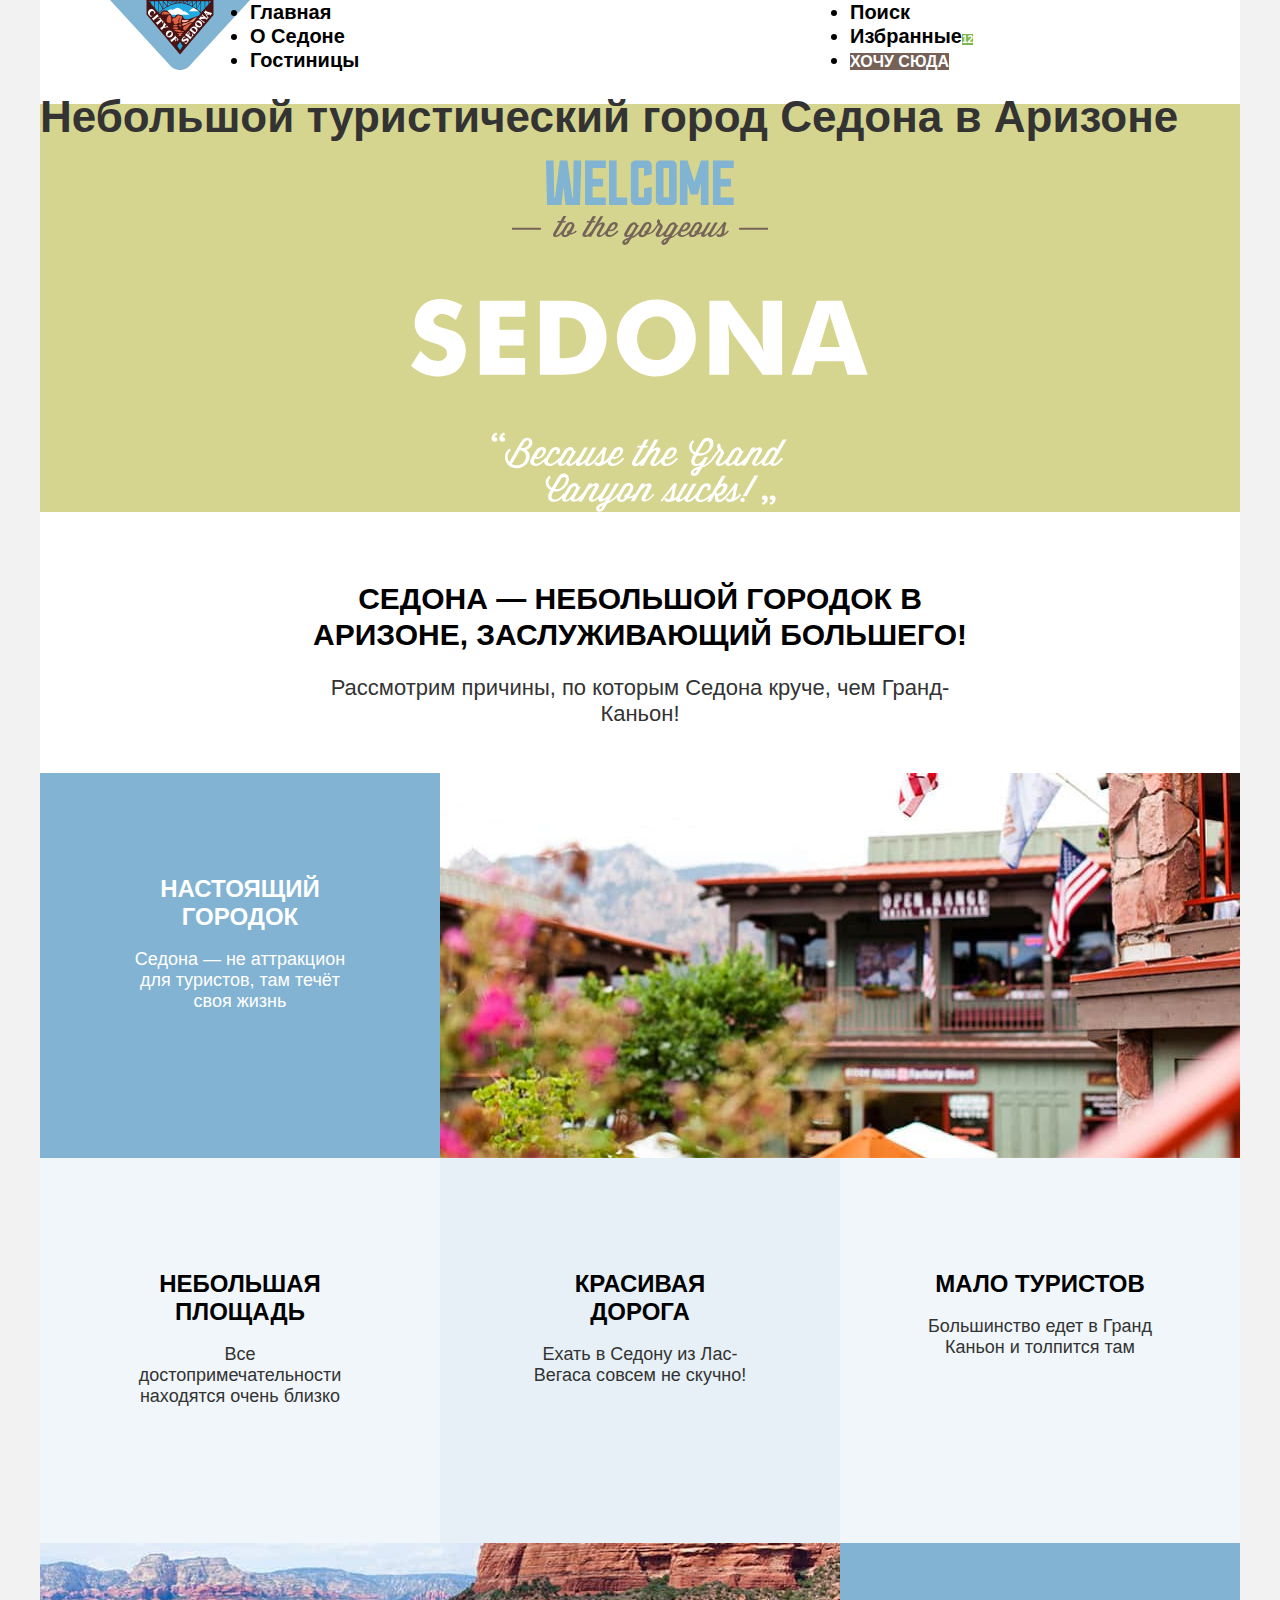
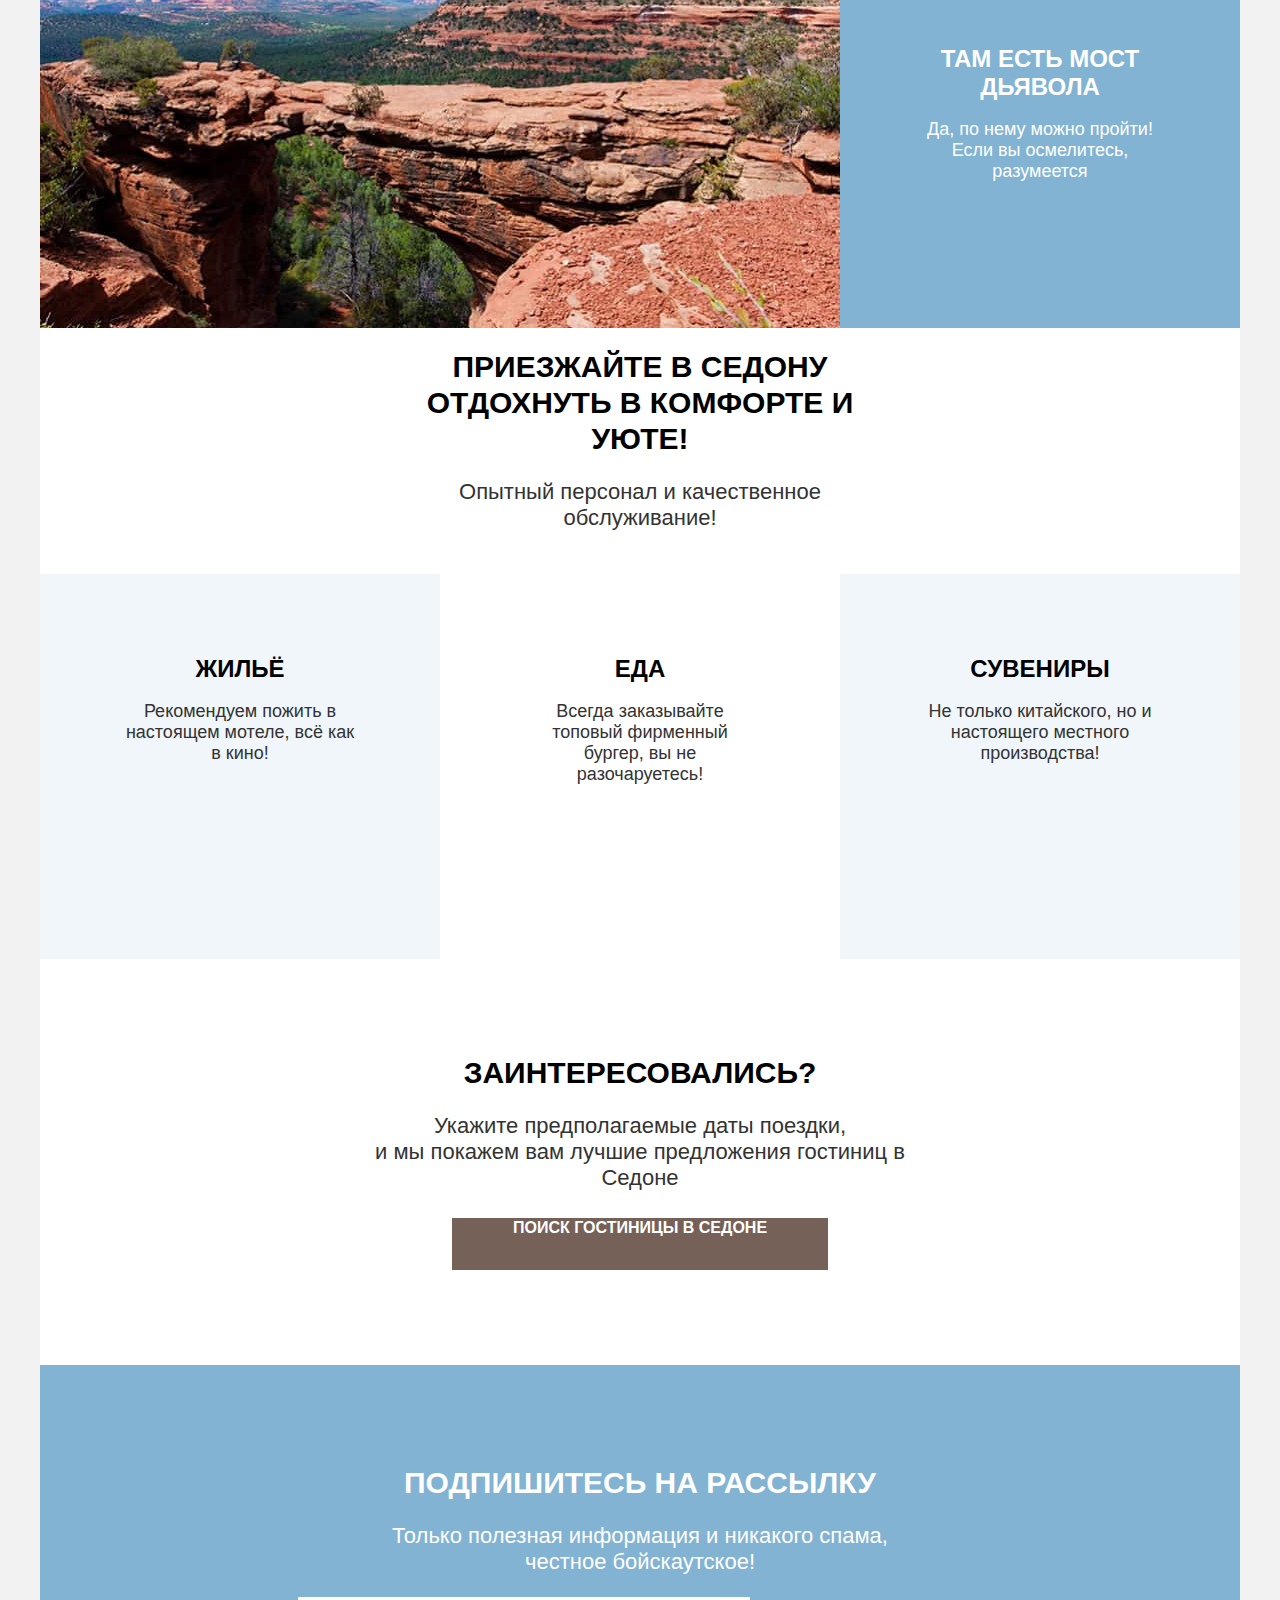
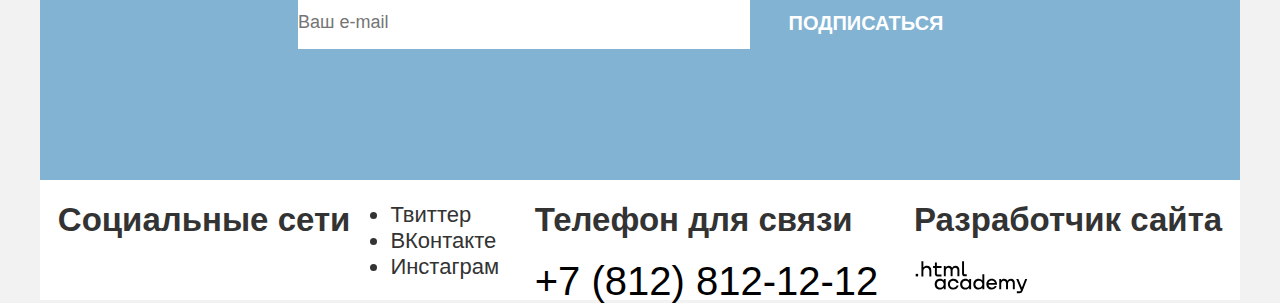
==== index.html @ bdfa73d2 "5. Сетки страниц на флексах" ====
<!DOCTYPE html>
<html lang="ru">

  <head>
    <meta charset="utf-8">
    <title>Седона. Городок в Аризоне.</title>
    <link rel="stylesheet" href="styles/styles.css">
  </head>

  <body class="body-index">
    <header class="page-header" data-test="header">
      <nav class="navigation">
        <div class="logo-wrap"><a class="link-logo" aria-current="page" href="#"><img class="logo"
              src="images/logo/logo-sedona.svg" width="140" height="70" alt="Логотип города Седона"></a></div>
        <ul class="navigation-list">
          <li class="navigation-item">
            <a class="navigation-link link" href="about.html">Главная</a>
          </li>
          <li class="navigation-item">
            <a class="navigation-link link" href="catalog.html">О Седоне</a>
          </li>
          <li class="navigation-item">
            <a class="navigation-link link" href="faq.html">Гостиницы</a>
          </li>
        </ul>
        <ul class="navigation-user">
          <li class="navigation-item">
            <a class="navigation-link link" href="#"><span class="visually-hidden">Поиск</span></a>
          </li>
          <li class="navigation-item">
            <a class="navigation-link link" href="#"><span class="visually-hidden">Избранные</span><span
                class="liked">12</span></a>
          </li>
          <li class="navigation-item">
            <a class="navigation-link button navigation-button" href="#">Хочу сюда</a>
          </li>
        </ul>
      </nav>
    </header>
    <main class="main-index main" data-test="main">
      <section class="main-background" data-test="hero">
        <h1 class="visually-hidden">Небольшой туристический город Седона в Аризоне</h1>
        <img class="hero-img" src="images/welcome.svg" width="458" height="352"
          alt="Добро пожаловать в прекрасную Седону, потому что Гранд-каньон - отстой">
      </section>
      <section class="advantages" data-test="advantages">
        <div class="advantages-invite">
          <div class="advantages-text-wrap">
            <h2 class="advantages-title title">Седона — небольшой городок в Аризоне,
              заслуживающий большего!</h2>
            <p class="basic-text">Рассмотрим причины, по которым Седона круче, чем Гранд-Каньон!</p>
          </div>
        </div>
        <ul class="advantages-list ">
          <li class="advantages-item  dark ">
            <div class="advantages-item-wrap">
              <h3 class="advantages-subtitle subtitle">Настоящий городок</h3>
              <p class="advantages-text describing-text">Седона — не аттракцион для туристов, там течёт своя жизнь</p>
            </div>
          </li>
          <li class="advantages-item-img">
            <div><img src="images/hotel-in-the-mountains.jpg" width="800" height="385" alt="гостиница в горах"></div>
          </li>
          <li class="advantages-item  advantages-item-odd ">
            <div class="advantages-item-wrap">
              <h3 class="advantages-subtitle subtitle">Небольшая площадь</h3>
              <p class="advantages-text describing-text">Все достопримечательности находятся очень близко</p>
            </div>
          </li>
          <li class="advantages-item advantages-item-even ">
            <div class="advantages-item-wrap">
              <h3 class="advantages-subtitle subtitle">Красивая дорога</h3>
              <p class="advantages-text describing-text">Ехать в Седону из Лас-Вегаса совсем не скучно!</p>
            </div>
          </li>
          <li class="advantages-item advantages-item-odd ">
            <div class="advantages-item-wrap">
              <h3 class="advantages-subtitle subtitle">Мало туристов</h3>
              <p class="advantages-text describing-text">Большинство едет в Гранд Каньон и толпится там</p>
            </div>
          <li>
            <div class="advantages-item-img"><img src="images/devilish-bridge.jpg" width="800" height="385"
                alt="Мост дьявола в Садоне"></div>
          </li>
          <li class="advantages-item  dark ">
            <div class="advantages-item-wrap">
              <h3 class="advantages-subtitle subtitle">Там есть мост дьявола</h3>
              <p class="advantages-text describing-text">Да, по нему можно пройти! Если вы осмелитесь, разумеется</p>
            </div>
          </li>
        </ul>
      </section>
      <section class="services">
        <div class="services-invite">
          <div class="services-text-wrap">
            <h2 class="services-title title">Приезжайте в Седону отдохнуть в комфорте и уюте!</h2>
            <p class="text">Опытный персонал и качественное обслуживание!</p>
          </div>
        </div>
        <ul class="services-list">
          <li class="services-item services-item-odd ">
            <div class="services-item-wrap">
              <h3 class="services-subtitle subtitle">Жильё</h3>
              <p class="services-text describing-text">Рекомендуем пожить в настоящем мотеле,
                всё как в кино!</p>
            </div>
          </li>
          <li class="services-item services-item-even">
            <div class="services-item-wrap">
              <h3 class="services-subtitle subtitle">Еда</h3>
              <p class="services-text describing-text">Всегда заказывайте
                топовый фирменный бургер, вы не разочаруетесь!</p>
            </div>
          </li>
          <li class="services-item  services-item-odd ">
            <div class="services-item-wrap">
              <h3 class="services-subtitle subtitle">Сувениры</h3>
              <p class="services-text describing-text">Не только китайского, но и настоящего местного производства!</p>
            </div>
          </li>
        </ul>
      </section>
      <section class="offers" data-test="search">
        <div class="offers-text">
          <h2 class="offers-title title">Заинтересовались?</h2>
          <p class="basic-text">Укажите предполагаемые даты поездки,<br> и мы покажем вам лучшие предложения гостиниц в
            Седоне
          </p>
          <a class="button main-search-hotels" href="#">Поиск гостиницы в Седоне</a>
        </div>
      </section>
      <section class="newsletter index-newsletter">
        <div class="newsletter-wrap">
          <h2 class="newsletter-title title">Подпишитесь на рассылку</h2>
          <p class="basic-text">Только полезная информация и никакого спама,<br> честное бойскаутское!</p>
          <form class="newsletter-form" action="https://echo.htmlacademy.ru/">
            <!-- <label class="visually-hidden" for="newsletter-mail">Mail</label> -->
            <input class="newsletter-mail-placeholder" name="newsletter-mail" id="newsletter-mail" type="text"
              placeholder="Ваш e-mail" required>
            <button class="newsletter-button button" type="submit">Подписаться</button>
          </form>
        </div>
      </section>
    </main>
    <footer class="page-footer" data-test="footer">
      <section class="footer-social">
        <h2 class="visually-hidden">Социальные сети</h2>
        <ul class="footer-social-list">
          <li class="footer-social-item">
            <a class="link" href="#">
              <span class="visually-hidden">Твиттер</span>
            </a>
          </li>
          <li class="footer-social-item">
            <a class="link" href="#">
              <span class="visually-hidden">ВКонтакте</span>
            </a>
          </li>
          <li class="footer-social-item">
            <a class="link" href="#">
              <span class="visually-hidden">Инстаграм</span>
            </a>
          </li>
        </ul>
      </section>
      <section class="footer-contacts">
        <h2 class="visually-hidden">Телефон для связи</h2>
        <a class="footer-contacts-phone link" href="tel:+78128121212">+7 (812) 812-12-12</a>
      </section>
      <section class="about-text">
        <h2 class="visually-hidden">Разработчик сайта</h2>
        <a class="footer-link" href="https://htmlacademy.ru/"><img src="images/logo/logo-academy.svg" width="115"
            height="33" alt="сайт HTML Академии"></a>
      </section>
    </footer>
  </body>

</html>
---- styles/styles.css ----
@font-face {
  font-family: "PT Sans";
  font-style: normal;
  font-weight: 400;
  src: url("../fonts/ptsans-400.woff2") format("woff2");
  font-display: swap;
}

@font-face {
  font-family: "PT Sans";
  font-style: normal;
  font-weight: 700;
  src: url("../fonts/ptsans-700.woff2") format("woff2");
  font-display: swap;
}

html {
  height: 100%;
}

body {
  margin: 0 auto;
  font-family: "PT Sans", sans-serif;
  font-size: 22px;
  line-height: 26px;
  font-weight: 400;
  background-color: #f2f2f2;
  color: #333333;
  width: 1200px;
  display: flex;
  flex-direction: column;
  min-height: 100%;
}

.main {
  flex-grow: 1;
}

.page-header,
.main,
.page-footer {
  background-color: #ffffff;
}

.page-header {
  color: #000000;
  font-weight: 700;
  font-size: 20px;
  line-height: 24px;
}

.liked {
  color: #ffffff;
  background-color: #7db54f;
  font-size: 10px;
  line-height: 10px;
  text-align: center;
}

.navigation-button {
  color: #ffffff;
  background-color: #756157;
  font-size: 16px;
  line-height: 20px;
  text-align: center;
}

.main-background {
  background-color: #d5d590;
  background-image: url("../images/backgrounds/index-background.jpg");
  background-size: 100% auto;
  background-repeat: no-repeat;
}


.title {
  font-weight: 700;
  font-size: 30px;
  line-height: 36px;
  color: #000000;
  text-transform: uppercase;
  margin: 0;
}

.subtitle {
  font-size: 24px;
  font-weight: 700;
  line-height: 28px;
  color: #000000;
  text-transform: uppercase;
  margin: 0;
}


.dark .subtitle {
  color: #ffffff;
}

.basic-text {
  font-size: 22px;
  line-height: 26px;
}

.describing-text {
  font-size: 18px;
  line-height: 21px;
}


.dark {
  background-color: #82b3d3;
  color: #ffffff;
}

.advantages-item-odd,
.services-item-odd {
  background-color: rgba(131, 179, 211, 0.12);
}

.advantages-item-even {
  background-color: rgba(131, 179, 211, 0.2);
}

.advantages-subtitle,
.services-subtitle {
  font-weight: 700;
  font-size: 24px;
  line-height: 28px;
  text-transform: uppercase;
}

.link {
  text-decoration: none;
  color: inherit;
}

.footer-contacts-phone {
  font-size: 40px;
  font-weight: 400;
  line-height: 40px;
  color: #000000;
}

.inner-header-title {
  font-size: 60px;
  font-weight: 700;
  line-height: 78px;
  margin: 0;
}

.inner-header-catalog-hotels-background {
  background-image: url("../images/backgrounds/hotels-filter.jpg");
  background-color: #83b3d3;
  color: #ffffff;
  background-size: 100% auto;
  background-repeat: no-repeat;
  height: 412px;
  display: flex;
  justify-content: center;
  align-items: center;
}

.inner-header-catalog-hotels-wrap {
  width: 1060px;
  height: 307px;
  margin: auto;
}

.breadcrumbs {
  display: flex;
}

.breadcrumbs-current {
  font-size: 16px;
  line-height: 21px;
}

.catalog-filter-title,
.rental-price {
  font-size: 20px;
  font-weight: 700;
  line-height: 24px;
}

.catalog-filter-list {
  font-size: 18px;
  font-weight: 400;
  line-height: 23px;
  list-style: none;
}

.hotel-card-title {
  text-transform: none;
}

.pagination-link {
  font-size: 20px;
  font-weight: 700;
  line-height: 36px;
  color: #ffffff;
  background-color: #82b3d3;
}

.pagination-current {
  color: #000000;
  background-color: #f2f2f2;
}

.main-search-hotels {
  color: #ffffff;
  background-color: #756157;
  font-weight: 700;
  font-size: 20px;
  line-height: 36px;
  text-align: center;
}

.index-newsletter {
  background-image: url("../images/backgrounds/for-newsletter.jpg");
  background-size: 100% auto;
  background-repeat: no-repeat;
  color: #ffffff;
  background-color: #82b3d3;
}

.button {
  color: #ffffff;
  font-family: "PT Sans", "Arial", sans-serif;
  font-weight: 700;
  font-size: 16px;
  line-height: 20px;
  text-decoration: none;
  text-transform: uppercase;
}

.product-card-button {
  background-color: #756157;
}

.select,
.apply {
  background-color: #82b3d3;
}

.selected {
  background-color: #7db54f;
}

.transparent {
  background-color: transparent;
}


.newsletter-title {
  color: inherit;
}

.newsletter-mail-placeholder {
  font-size: 18px;
  line-height: 24px;
  color: #000000;
  background-color: #ffffff;
}

.newsletter-button {
  background-color: #82b3d3;
  font-size: 20px;
  line-height: 36px;
}

.navigation {
  display: flex;
  width: 1060px;
  margin: 0 auto;
}

.navigation-list {

  width: 440px;
  margin: 0;
  padding: 0;
}

.navigation-user {
  width: 320px;
  margin: 0;
  padding: 0;
  margin-left: auto;
}

.hero-img {
  display: block;
  margin: 0 auto;
}

.advantages,
.services {
  margin: 0;
  padding: 0;
  text-align: center;
}

.services-invite {
  height: 246px;
  display: flex;
  justify-content: center;
  align-items: center;
}

.services-text-wrap{
width: 505px;
}
.advantages-invite {
  height: 261px;
  display: flex;
  justify-content: center;
  align-items: center;
}

.advantages-text-wrap {
  height: 123px;
  width: 656px;
}

.advantages-list {
  padding: 0;
  margin: 0;
  display: flex;
  flex-wrap: wrap;
  list-style: none;
}

.advantages-item {
  display: flex;
  flex-direction: column;
  justify-content: center;
  align-items: center;
  width: 400px;
  height: 385px;
}

.advantages-item-img {
  height: 385px;
}

.advantages-item-wrap {
  width: 230px;
  height: 160px;
}

.dark .advantages-item-wrap {
  width: 230px;
  height: 181px;
}

.services-list {
  padding: 0;
  margin: 0;
  display: flex;
  flex-wrap: wrap;
  list-style: none;
}

.services-item {
  display: flex;
  flex-direction: column;
  justify-content: center;
  align-items: center;
  width: 400px;
  height: 385px;
}

.services-item-wrap {
  width: 230px;
  height: 223px;
}


.offers {
  height: 406px;
  display: flex;
  justify-content: center;
  align-items: center;
}

.offers-text {
  width: 592px;
  height: 214px;
}

.offers,
.newsletter {
  text-align: center;
}

.newsletter {
  height: 414.86px;
  display: flex;
  justify-content: center;
  align-items: center;
}

.newsletter-wrap {
  height: 214.86px;
  width: 684px;

}

.main-search-hotels {
  display: inline-block;
  width: 376px;
  height: 52px;
  text-align: center;
}

.page-footer {
  display: flex;
  justify-content: space-around;
}

.catalog-filter {
  display: flex;
  justify-content: space-between;
}

.choice-rental-price {
  display: flex;
}

.rental-price-buttons-wrap {
  display: flex;
  flex-direction: column;
}

.filtration-result-header {
  display: flex;
  height: 49px;
}
.newsletter-mail-placeholder{
  border: none;
  padding: 0;
  width: 452px;
  height: 52px;
}
.newsletter-button{
padding: 0;
width: 232px;
height: 52px;
border: none;
}
.newsletter-form {
  display: flex;
}
.page-footer{
  height: 120px;
}
.footer-social{
  display: flex;
}
.catalog-filter-group{
  box-sizing: border-box;
  margin: 0;
  padding: 0;
  border: none;
  width: 150.43px;
  height: 157px;
}
.choice-rental-price{
width: 549px;
height: 160px;
}
.hotels-list-view {
  display: flex;
}
.filtration-result{
  height: 1235px;
}
.hotel-list-wrap{
  width: 1060px;
  height: 896px;
  margin: 0 auto;

}
.hotel-list{
  margin: 0 auto;
  padding: 0;
  list-style: none;
  display: flex;
  justify-content: space-around;
  flex-wrap: wrap;
}
.hotel-card{
width: 340px;
height: 438px;
list-style: none;
display: flex;
flex-direction: column;
justify-content: center;
align-items: center;
}
.catalog-hotels{
  width: 1060px;
  height: 160px;
}
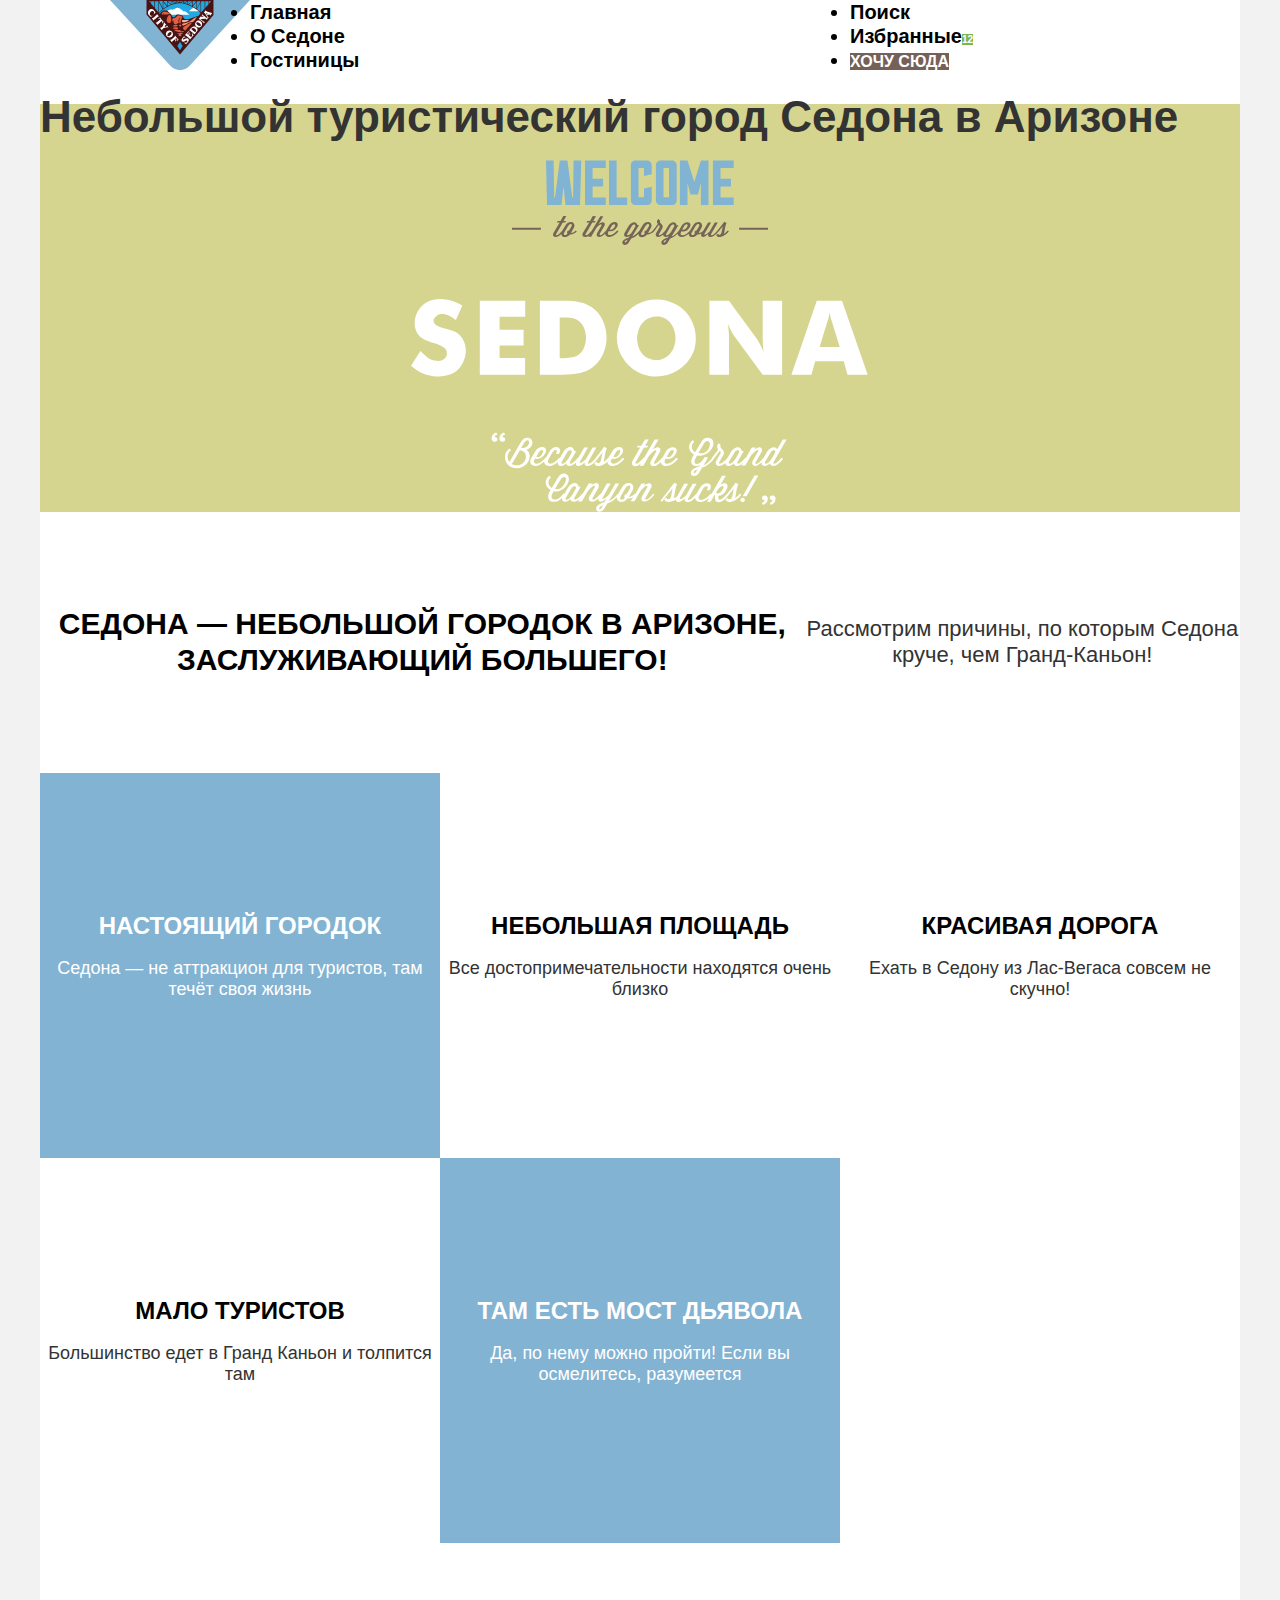
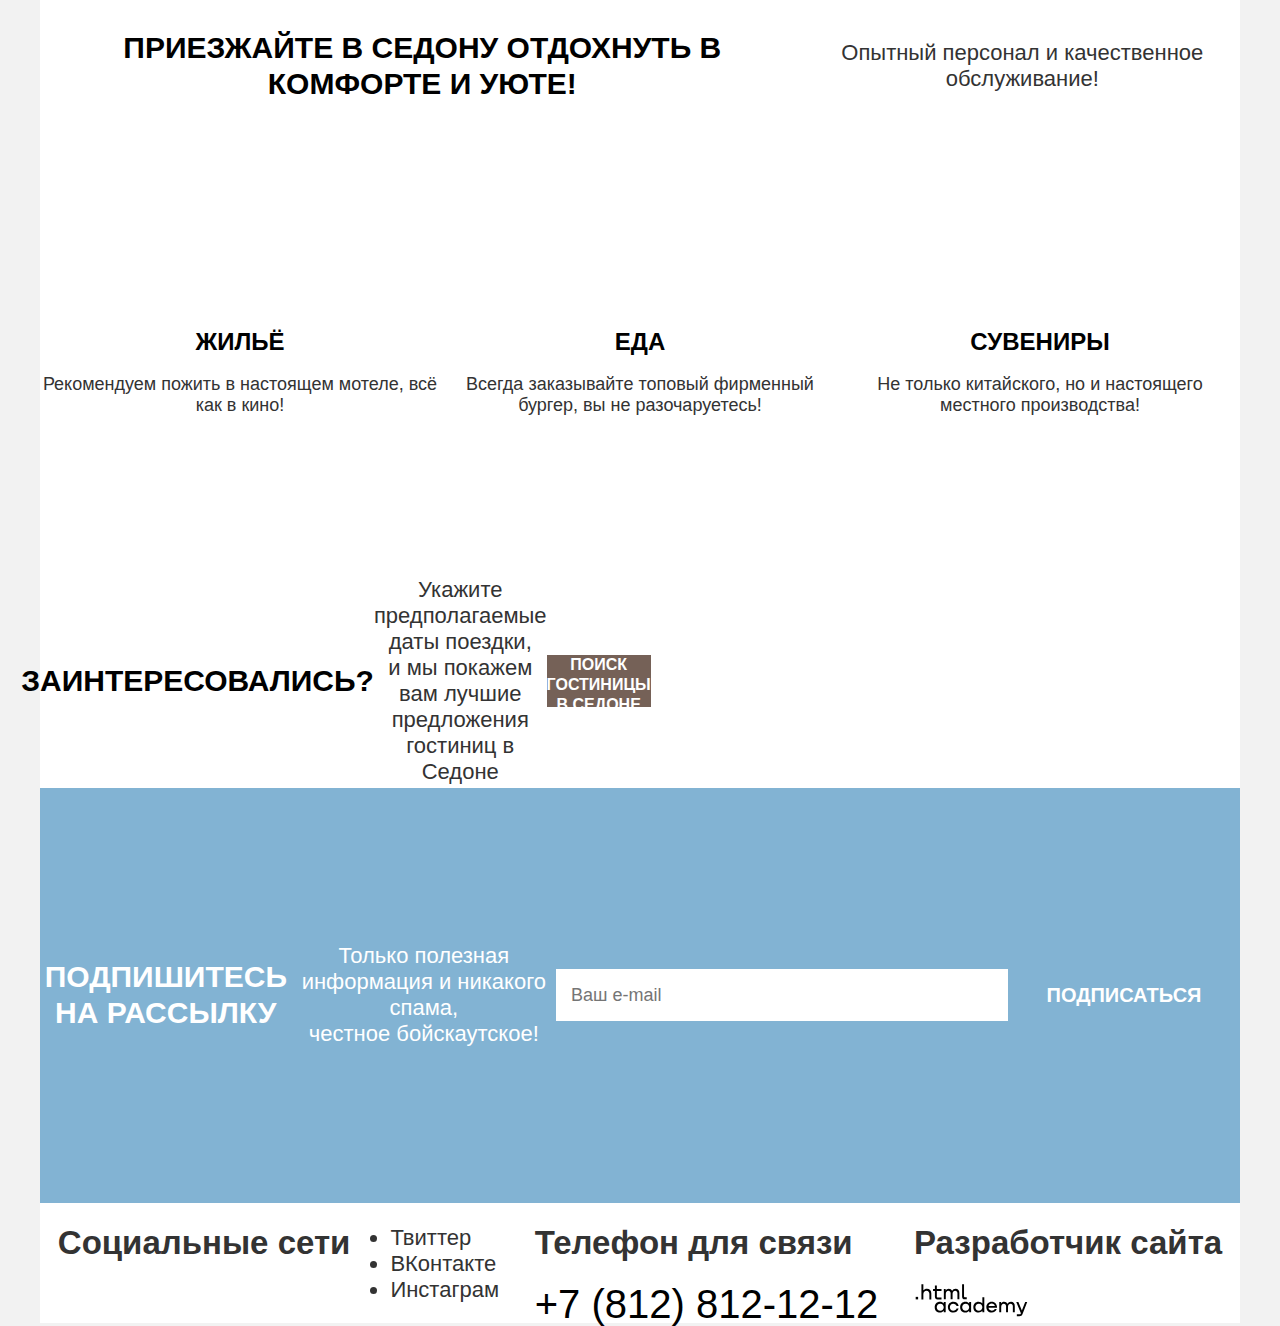
==== commit 49f82153: "Несколько переделала главную страницу" ====
--- a/index.html
+++ b/index.html
@@ -10,8 +10,8 @@
   <body class="body-index">
     <header class="page-header" data-test="header">
       <nav class="navigation">
-        <div class="logo-wrap"><a class="link-logo" aria-current="page" href="#"><img class="logo"
-              src="images/logo/logo-sedona.svg" width="140" height="70" alt="Логотип города Седона"></a></div>
+        <a class="link-logo" aria-current="page" href="#"><img class="logo" src="images/logo/logo-sedona.svg"
+            width="140" height="70" alt="Логотип города Седона"></a>
         <ul class="navigation-list">
           <li class="navigation-item">
             <a class="navigation-link link" href="about.html">Главная</a>
@@ -45,45 +45,37 @@
       </section>
       <section class="advantages" data-test="advantages">
         <div class="advantages-invite">
-          <div class="advantages-text-wrap">
-            <h2 class="advantages-title title">Седона — небольшой городок в Аризоне,
-              заслуживающий большего!</h2>
-            <p class="basic-text">Рассмотрим причины, по которым Седона круче, чем Гранд-Каньон!</p>
-          </div>
+          <h2 class="advantages-title title">Седона — небольшой городок в Аризоне,
+            заслуживающий большего!</h2>
+          <p class="basic-text">Рассмотрим причины, по которым Седона круче, чем Гранд-Каньон!</p>
         </div>
         <ul class="advantages-list ">
-          <li class="advantages-item  dark ">
-            <div class="advantages-item-wrap">
+          <li class="advantages-item-dark-wrap ">
+            <div class="advantages-item dark">
               <h3 class="advantages-subtitle subtitle">Настоящий городок</h3>
               <p class="advantages-text describing-text">Седона — не аттракцион для туристов, там течёт своя жизнь</p>
             </div>
+            <div class="advantages-item-dark-img mountains"></div>
           </li>
-          <li class="advantages-item-img">
-            <div><img src="images/hotel-in-the-mountains.jpg" width="800" height="385" alt="гостиница в горах"></div>
+          <!-- <li class="advantages-item-img">
+
+          </li> -->
+
+          <li class="advantages-item  lightest ">
+            <h3 class="advantages-subtitle subtitle">Небольшая площадь</h3>
+            <p class="advantages-text describing-text">Все достопримечательности находятся очень близко</p>
           </li>
-          <li class="advantages-item  advantages-item-odd ">
-            <div class="advantages-item-wrap">
-              <h3 class="advantages-subtitle subtitle">Небольшая площадь</h3>
-              <p class="advantages-text describing-text">Все достопримечательности находятся очень близко</p>
-            </div>
+          <li class="advantages-item light ">
+            <h3 class="advantages-subtitle subtitle">Красивая дорога</h3>
+            <p class="advantages-text describing-text">Ехать в Седону из Лас-Вегаса совсем не скучно!</p>
           </li>
-          <li class="advantages-item advantages-item-even ">
-            <div class="advantages-item-wrap">
-              <h3 class="advantages-subtitle subtitle">Красивая дорога</h3>
-              <p class="advantages-text describing-text">Ехать в Седону из Лас-Вегаса совсем не скучно!</p>
-            </div>
+          <li class="advantages-item lightest ">
+            <h3 class="advantages-subtitle subtitle">Мало туристов</h3>
+            <p class="advantages-text describing-text">Большинство едет в Гранд Каньон и толпится там</p>
           </li>
-          <li class="advantages-item advantages-item-odd ">
-            <div class="advantages-item-wrap">
-              <h3 class="advantages-subtitle subtitle">Мало туристов</h3>
-              <p class="advantages-text describing-text">Большинство едет в Гранд Каньон и толпится там</p>
-            </div>
-          <li>
-            <div class="advantages-item-img"><img src="images/devilish-bridge.jpg" width="800" height="385"
-                alt="Мост дьявола в Садоне"></div>
-          </li>
-          <li class="advantages-item  dark ">
-            <div class="advantages-item-wrap">
+          <li class="advantages-item-dark-wrap ">
+            <div class="advantages-item-dark-img mountains"></div>
+            <div class="advantages-item  dark ">
               <h3 class="advantages-subtitle subtitle">Там есть мост дьявола</h3>
               <p class="advantages-text describing-text">Да, по нему можно пройти! Если вы осмелитесь, разумеется</p>
             </div>
@@ -92,54 +84,44 @@
       </section>
       <section class="services">
         <div class="services-invite">
-          <div class="services-text-wrap">
-            <h2 class="services-title title">Приезжайте в Седону отдохнуть в комфорте и уюте!</h2>
-            <p class="text">Опытный персонал и качественное обслуживание!</p>
-          </div>
+          <h2 class="services-title title">Приезжайте в Седону отдохнуть в комфорте и уюте!</h2>
+          <p class="text">Опытный персонал и качественное обслуживание!</p>
         </div>
         <ul class="services-list">
-          <li class="services-item services-item-odd ">
-            <div class="services-item-wrap">
-              <h3 class="services-subtitle subtitle">Жильё</h3>
-              <p class="services-text describing-text">Рекомендуем пожить в настоящем мотеле,
-                всё как в кино!</p>
-            </div>
+          <li class="services-item light ">
+            <h3 class="services-subtitle subtitle">Жильё</h3>
+            <p class="services-text describing-text">Рекомендуем пожить в настоящем мотеле,
+              всё как в кино!</p>
           </li>
-          <li class="services-item services-item-even">
-            <div class="services-item-wrap">
-              <h3 class="services-subtitle subtitle">Еда</h3>
-              <p class="services-text describing-text">Всегда заказывайте
-                топовый фирменный бургер, вы не разочаруетесь!</p>
-            </div>
+          <li class="services-item lightest">
+            <h3 class="services-subtitle subtitle">Еда</h3>
+            <p class="services-text describing-text">Всегда заказывайте
+              топовый фирменный бургер, вы не разочаруетесь!</p>
           </li>
-          <li class="services-item  services-item-odd ">
-            <div class="services-item-wrap">
-              <h3 class="services-subtitle subtitle">Сувениры</h3>
-              <p class="services-text describing-text">Не только китайского, но и настоящего местного производства!</p>
-            </div>
+          <li class="services-item  light ">
+            <h3 class="services-subtitle subtitle">Сувениры</h3>
+            <p class="services-text describing-text">Не только китайского, но и настоящего местного производства!</p>
           </li>
         </ul>
       </section>
-      <section class="offers" data-test="search">
-        <div class="offers-text">
+      <section class="offers offers-text" data-test="search">
+        <!-- <div class="offers-text"> -->
           <h2 class="offers-title title">Заинтересовались?</h2>
           <p class="basic-text">Укажите предполагаемые даты поездки,<br> и мы покажем вам лучшие предложения гостиниц в
             Седоне
           </p>
           <a class="button main-search-hotels" href="#">Поиск гостиницы в Седоне</a>
-        </div>
+        <!-- </div> -->
       </section>
       <section class="newsletter index-newsletter">
-        <div class="newsletter-wrap">
-          <h2 class="newsletter-title title">Подпишитесь на рассылку</h2>
-          <p class="basic-text">Только полезная информация и никакого спама,<br> честное бойскаутское!</p>
-          <form class="newsletter-form" action="https://echo.htmlacademy.ru/">
-            <!-- <label class="visually-hidden" for="newsletter-mail">Mail</label> -->
-            <input class="newsletter-mail-placeholder" name="newsletter-mail" id="newsletter-mail" type="text"
-              placeholder="Ваш e-mail" required>
-            <button class="newsletter-button button" type="submit">Подписаться</button>
-          </form>
-        </div>
+        <h2 class="newsletter-title title">Подпишитесь на рассылку</h2>
+        <p class="basic-text">Только полезная информация и никакого спама,<br> честное бойскаутское!</p>
+        <form class="newsletter-form" action="https://echo.htmlacademy.ru/">
+          <!-- <label class="visually-hidden" for="newsletter-mail">Mail</label> -->
+          <input class="newsletter-mail-placeholder" name="newsletter-mail" id="newsletter-mail" type="text"
+            placeholder="   Ваш e-mail" required>
+          <button class="newsletter-button button" type="submit">Подписаться</button>
+        </form>
       </section>
     </main>
     <footer class="page-footer" data-test="footer">
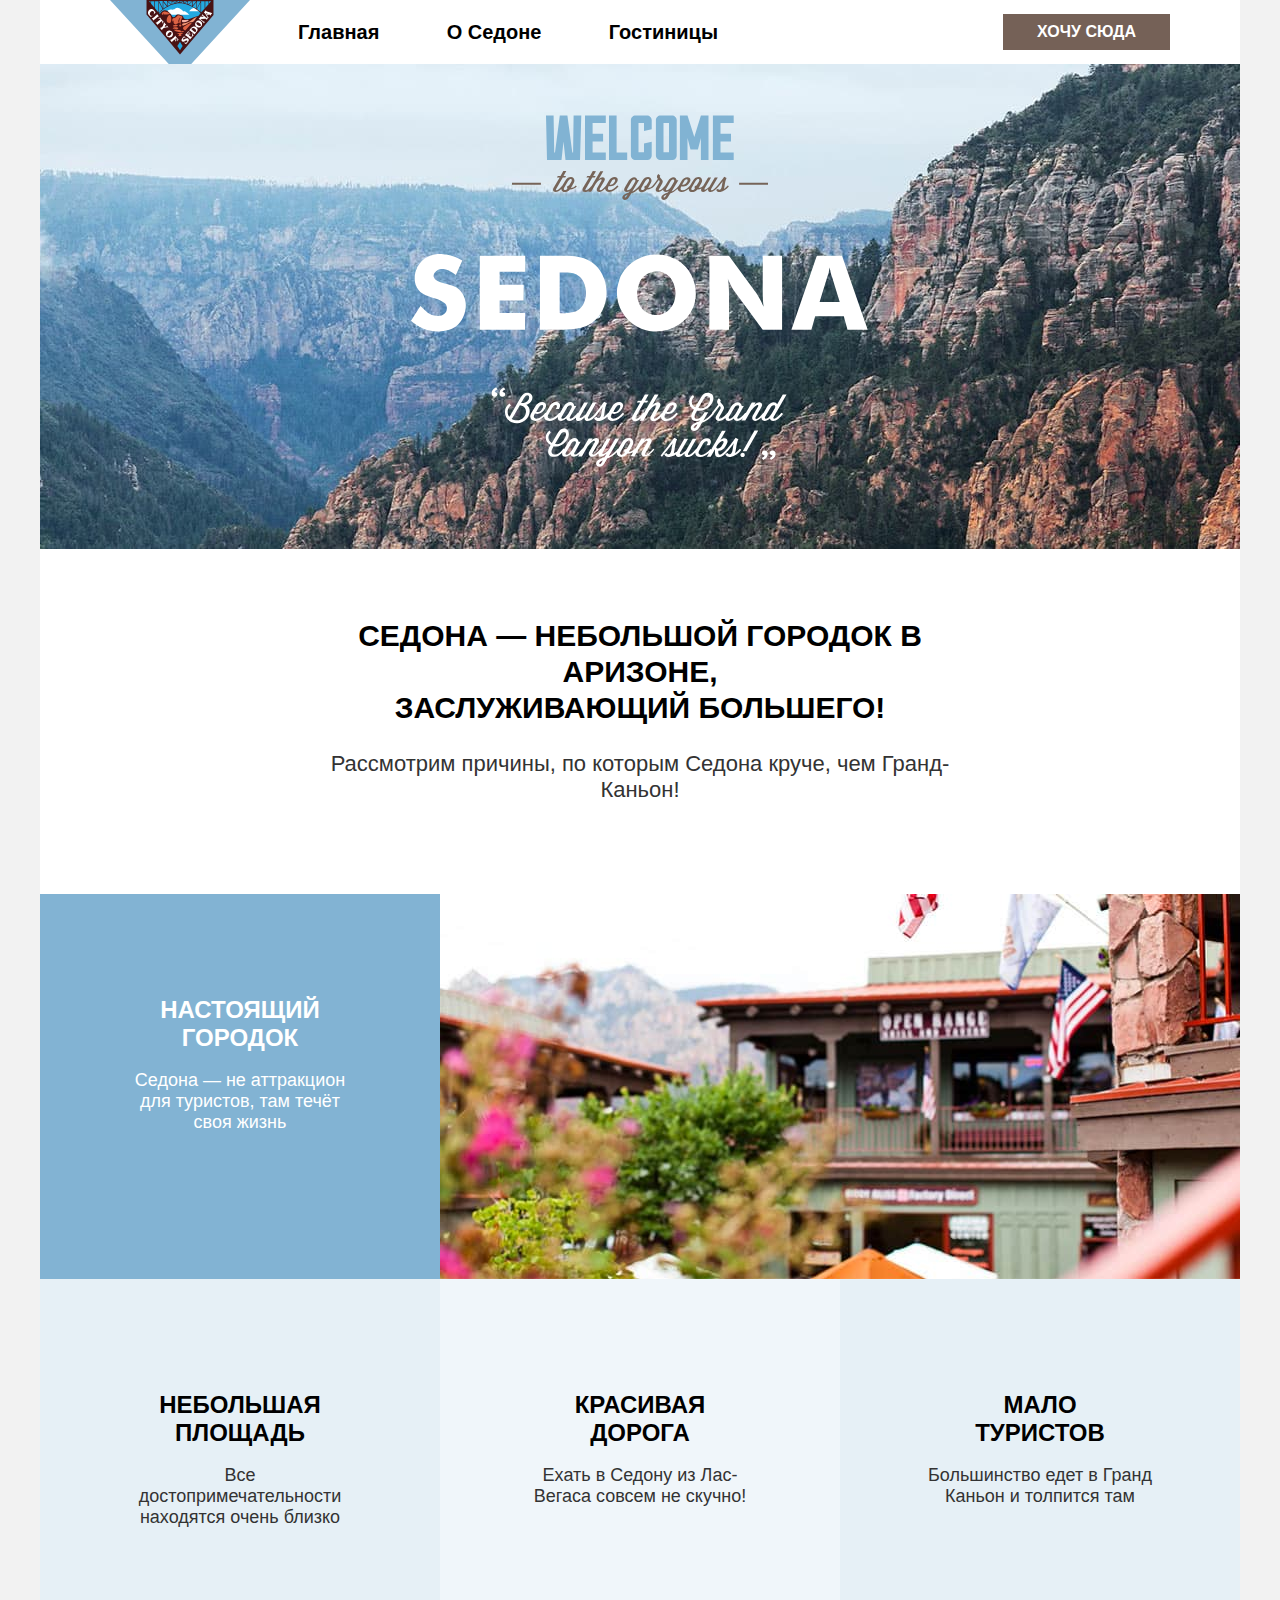
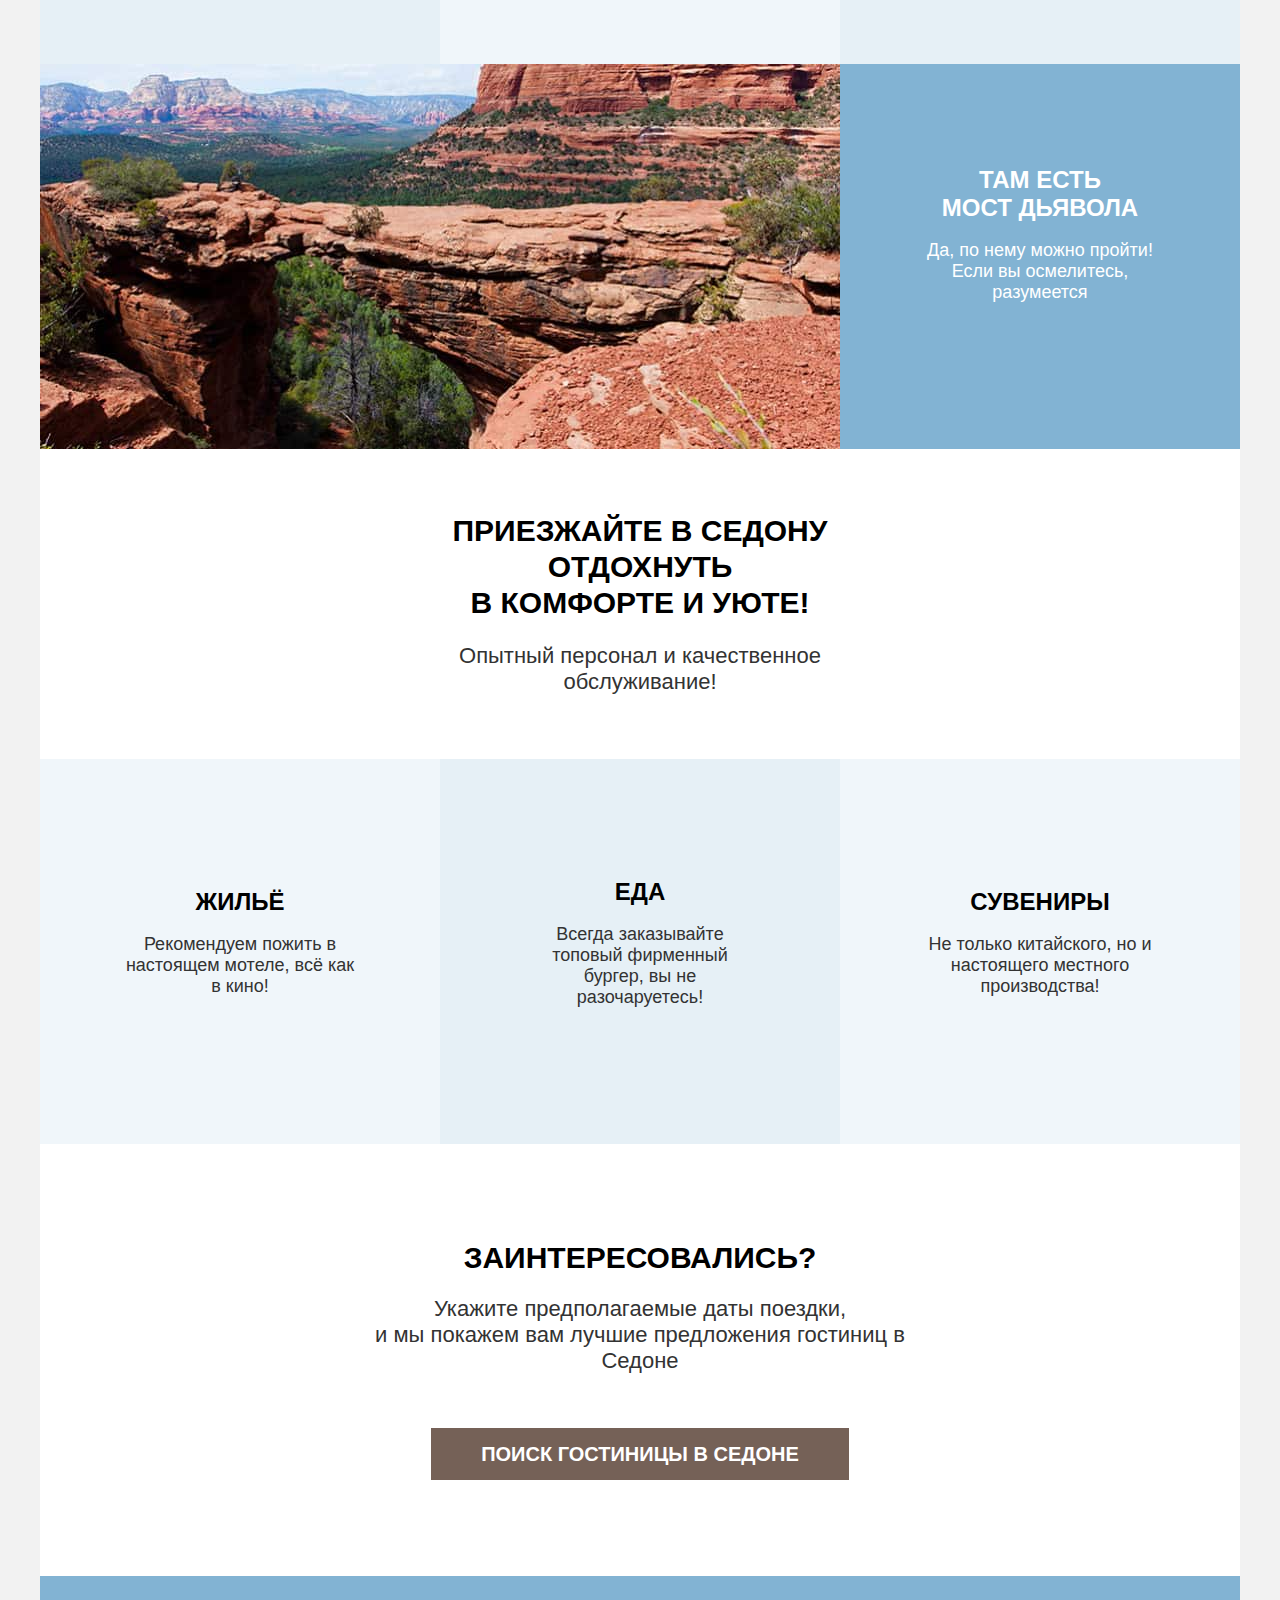
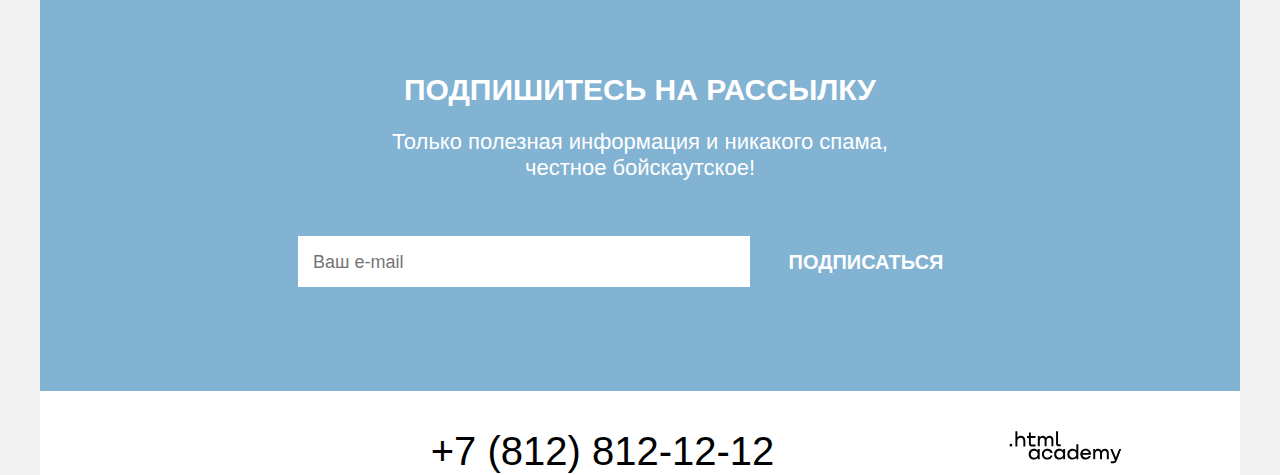
==== commit d65ff529: "Применение гридов, помещение иконок и некоторых декоративных элементов" ====
--- a/index.html
+++ b/index.html
@@ -10,17 +10,17 @@
   <body class="body-index">
     <header class="page-header" data-test="header">
       <nav class="navigation">
-        <a class="link-logo" aria-current="page" href="#"><img class="logo" src="images/logo/logo-sedona.svg"
+        <a class="link-logo" aria-current="page" href="index.html"><img class="logo" src="images/logo/logo-sedona.svg"
             width="140" height="70" alt="Логотип города Седона"></a>
         <ul class="navigation-list">
           <li class="navigation-item">
-            <a class="navigation-link link" href="about.html">Главная</a>
+            <a class="navigation-link navigation-link-index link" href="index.html">Главная</a>
           </li>
           <li class="navigation-item">
-            <a class="navigation-link link" href="catalog.html">О Седоне</a>
+            <a class="navigation-link navigation-link-about link" href=#>О Седоне</a>
           </li>
           <li class="navigation-item">
-            <a class="navigation-link link" href="faq.html">Гостиницы</a>
+            <a class="navigation-link navigation-link-hotels link" href="catalog.html">Гостиницы</a>
           </li>
         </ul>
         <ul class="navigation-user">
@@ -28,8 +28,8 @@
             <a class="navigation-link link" href="#"><span class="visually-hidden">Поиск</span></a>
           </li>
           <li class="navigation-item">
-            <a class="navigation-link link" href="#"><span class="visually-hidden">Избранные</span><span
-                class="liked">12</span></a>
+            <a class="navigation-link link  " href="#"><span class="visually-hidden">Избранные</span><span
+                class=" visually-hidden liked">12</span></a>
           </li>
           <li class="navigation-item">
             <a class="navigation-link button navigation-button" href="#">Хочу сюда</a>
@@ -45,38 +45,39 @@
       </section>
       <section class="advantages" data-test="advantages">
         <div class="advantages-invite">
-          <h2 class="advantages-title title">Седона — небольшой городок в Аризоне,
+          <h2 class="advantages-title title">Седона — небольшой городок в Аризоне,<br>
             заслуживающий большего!</h2>
           <p class="basic-text">Рассмотрим причины, по которым Седона круче, чем Гранд-Каньон!</p>
         </div>
         <ul class="advantages-list ">
           <li class="advantages-item-dark-wrap ">
             <div class="advantages-item dark">
-              <h3 class="advantages-subtitle subtitle">Настоящий городок</h3>
+              <h3 class="advantages-subtitle subtitle">Настоящий<br>городок</h3>
+              <div class="advantages-subtitle-underline"></div>
               <p class="advantages-text describing-text">Седона — не аттракцион для туристов, там течёт своя жизнь</p>
             </div>
             <div class="advantages-item-dark-img mountains"></div>
           </li>
-          <!-- <li class="advantages-item-img">
-
-          </li> -->
-
           <li class="advantages-item  lightest ">
-            <h3 class="advantages-subtitle subtitle">Небольшая площадь</h3>
+            <h3 class="advantages-subtitle subtitle">Небольшая<br>площадь</h3>
+            <div class="advantages-subtitle-underline"></div>
             <p class="advantages-text describing-text">Все достопримечательности находятся очень близко</p>
           </li>
           <li class="advantages-item light ">
-            <h3 class="advantages-subtitle subtitle">Красивая дорога</h3>
+            <h3 class="advantages-subtitle subtitle">Красивая<br>дорога</h3>
+            <div class="advantages-subtitle-underline"></div>
             <p class="advantages-text describing-text">Ехать в Седону из Лас-Вегаса совсем не скучно!</p>
           </li>
           <li class="advantages-item lightest ">
-            <h3 class="advantages-subtitle subtitle">Мало туристов</h3>
+            <h3 class="advantages-subtitle subtitle">Мало<br>туристов</h3>
+            <div class="advantages-subtitle-underline"></div>
             <p class="advantages-text describing-text">Большинство едет в Гранд Каньон и толпится там</p>
           </li>
           <li class="advantages-item-dark-wrap ">
-            <div class="advantages-item-dark-img mountains"></div>
+            <div class="advantages-item-dark-img devilish-bridge"></div>
             <div class="advantages-item  dark ">
-              <h3 class="advantages-subtitle subtitle">Там есть мост дьявола</h3>
+              <h3 class="advantages-subtitle subtitle">Там есть<br>мост дьявола</h3>
+              <div class="advantages-subtitle-underline"></div>
               <p class="advantages-text describing-text">Да, по нему можно пройти! Если вы осмелитесь, разумеется</p>
             </div>
           </li>
@@ -84,36 +85,37 @@
       </section>
       <section class="services">
         <div class="services-invite">
-          <h2 class="services-title title">Приезжайте в Седону отдохнуть в комфорте и уюте!</h2>
-          <p class="text">Опытный персонал и качественное обслуживание!</p>
+          <h2 class="services-title title">Приезжайте в Седону отдохнуть <br> в комфорте и уюте!</h2>
+          <p class="text services-text">Опытный персонал и качественное обслуживание!</p>
         </div>
         <ul class="services-list">
           <li class="services-item light ">
+            <div class="advantages-subtitle-icon house"></div>
             <h3 class="services-subtitle subtitle">Жильё</h3>
             <p class="services-text describing-text">Рекомендуем пожить в настоящем мотеле,
               всё как в кино!</p>
           </li>
           <li class="services-item lightest">
+            <div class="advantages-subtitle-icon eat"></div>
             <h3 class="services-subtitle subtitle">Еда</h3>
             <p class="services-text describing-text">Всегда заказывайте
               топовый фирменный бургер, вы не разочаруетесь!</p>
           </li>
           <li class="services-item  light ">
+            <div class="advantages-subtitle-icon souvenir"></div>
             <h3 class="services-subtitle subtitle">Сувениры</h3>
             <p class="services-text describing-text">Не только китайского, но и настоящего местного производства!</p>
           </li>
         </ul>
       </section>
       <section class="offers offers-text" data-test="search">
-        <!-- <div class="offers-text"> -->
-          <h2 class="offers-title title">Заинтересовались?</h2>
-          <p class="basic-text">Укажите предполагаемые даты поездки,<br> и мы покажем вам лучшие предложения гостиниц в
-            Седоне
-          </p>
-          <a class="button main-search-hotels" href="#">Поиск гостиницы в Седоне</a>
-        <!-- </div> -->
+        <h2 class="offers-title title">Заинтересовались?</h2>
+        <p class="basic-text">Укажите предполагаемые даты поездки,<br> и мы покажем вам лучшие предложения гостиниц в
+          Седоне
+        </p>
+        <a class="button main-search-hotels" href="#">Поиск гостиницы в Седоне</a>
       </section>
-      <section class="newsletter index-newsletter">
+      <section class="newsletter index-newsletter" data-test="subscribe">
         <h2 class="newsletter-title title">Подпишитесь на рассылку</h2>
         <p class="basic-text">Только полезная информация и никакого спама,<br> честное бойскаутское!</p>
         <form class="newsletter-form" action="https://echo.htmlacademy.ru/">
@@ -129,18 +131,18 @@
         <h2 class="visually-hidden">Социальные сети</h2>
         <ul class="footer-social-list">
           <li class="footer-social-item">
-            <a class="link" href="#">
-              <span class="visually-hidden">Твиттер</span>
+            <a class="footer-social-link footer-social-vk link" href="#">
+              <span class="visually-hidden">Вконтакте</span>
             </a>
           </li>
           <li class="footer-social-item">
-            <a class="link" href="#">
-              <span class="visually-hidden">ВКонтакте</span>
+            <a class="footer-social-link footer-social-telegram link" href="#">
+              <span class="visually-hidden">Телеграм</span>
             </a>
           </li>
           <li class="footer-social-item">
-            <a class="link" href="#">
-              <span class="visually-hidden">Инстаграм</span>
+            <a class="footer-social-link footer-social-youtube link" href="#">
+              <span class="visually-hidden">Ютуб</span>
             </a>
           </li>
         </ul>
--- a/styles/styles.css
+++ b/styles/styles.css
@@ -57,21 +57,16 @@
   text-align: center;
 }
 
-.navigation-button {
-  color: #ffffff;
-  background-color: #756157;
-  font-size: 16px;
-  line-height: 20px;
-  text-align: center;
-}
 
 .main-background {
   background-color: #d5d590;
   background-image: url("../images/backgrounds/index-background.jpg");
   background-size: 100% auto;
   background-repeat: no-repeat;
-}
-
+  padding-top: 51px;
+  padding-bottom: 82px;
+  margin-bottom: 69px;
+}
 
 .title {
   font-weight: 700;
@@ -91,7 +86,6 @@
   margin: 0;
 }
 
-
 .dark .subtitle {
   color: #ffffff;
 }
@@ -99,6 +93,7 @@
 .basic-text {
   font-size: 22px;
   line-height: 26px;
+  margin: 0;
 }
 
 .describing-text {
@@ -106,18 +101,16 @@
   line-height: 21px;
 }
 
-
 .dark {
   background-color: #82b3d3;
   color: #ffffff;
 }
 
-.advantages-item-odd,
-.services-item-odd {
+.light {
   background-color: rgba(131, 179, 211, 0.12);
 }
 
-.advantages-item-even {
+.lightest {
   background-color: rgba(131, 179, 211, 0.2);
 }
 
@@ -146,28 +139,33 @@
   font-weight: 700;
   line-height: 78px;
   margin: 0;
+  padding: 0;
 }
 
 .inner-header-catalog-hotels-background {
   background-image: url("../images/backgrounds/hotels-filter.jpg");
   background-color: #83b3d3;
   color: #ffffff;
-  background-size: 100% auto;
+  box-sizing: border-box;
+  background-size: cover;
   background-repeat: no-repeat;
-  height: 412px;
-  display: flex;
-  justify-content: center;
-  align-items: center;
-}
-
-.inner-header-catalog-hotels-wrap {
-  width: 1060px;
-  height: 307px;
-  margin: auto;
+  min-height: 412px;
+  display: flex;
+  flex-direction: column;
+  justify-content: space-around;
+  align-items: start;
+  margin-bottom: 50px;
+  padding: 35px 70px 70px 70px;
 }
 
 .breadcrumbs {
   display: flex;
+  list-style: none;
+  margin: 0;
+}
+
+.breadcrumbs-item {
+  margin-right: 11px;
 }
 
 .breadcrumbs-current {
@@ -180,6 +178,8 @@
   font-size: 20px;
   font-weight: 700;
   line-height: 24px;
+  margin-bottom: 32px;
+  padding: 0;
 }
 
 .catalog-filter-list {
@@ -187,6 +187,13 @@
   font-weight: 400;
   line-height: 23px;
   list-style: none;
+  margin: 0;
+  padding: 0;
+  min-height: 101px;
+  display: flex;
+  flex-direction: column;
+  justify-content: flex-end;
+  gap: 16px;
 }
 
 .hotel-card-title {
@@ -199,6 +206,13 @@
   line-height: 36px;
   color: #ffffff;
   background-color: #82b3d3;
+  box-sizing: border-box;
+  min-width: 60px;
+  min-height: 60px;
+  padding: 12px 18px;
+  display: flex;
+  justify-content: center;
+  align-items: center;
 }
 
 .pagination-current {
@@ -215,25 +229,21 @@
   text-align: center;
 }
 
-.index-newsletter {
-  background-image: url("../images/backgrounds/for-newsletter.jpg");
-  background-size: 100% auto;
-  background-repeat: no-repeat;
-  color: #ffffff;
-  background-color: #82b3d3;
-}
+
 
 .button {
   color: #ffffff;
-  font-family: "PT Sans", "Arial", sans-serif;
+  font-family: "PT Sans", sans-serif;
   font-weight: 700;
   font-size: 16px;
   line-height: 20px;
+  text-align: center;
   text-decoration: none;
   text-transform: uppercase;
-}
-
-.product-card-button {
+
+}
+
+.hotel-card-about-button {
   background-color: #756157;
 }
 
@@ -242,7 +252,7 @@
   background-color: #82b3d3;
 }
 
-.selected {
+.hotel-card-select-button {
   background-color: #7db54f;
 }
 
@@ -250,9 +260,9 @@
   background-color: transparent;
 }
 
-
 .newsletter-title {
   color: inherit;
+  margin-bottom: 20px;
 }
 
 .newsletter-mail-placeholder {
@@ -260,6 +270,9 @@
   line-height: 24px;
   color: #000000;
   background-color: #ffffff;
+  border: none;
+  padding: 0;
+  width: 452px;
 }
 
 .newsletter-button {
@@ -268,24 +281,61 @@
   line-height: 36px;
 }
 
+.visually-hidden {
+  position: absolute;
+  width: 1px;
+  height: 1px;
+  margin: -1px;
+  padding: 0;
+  border: 0;
+  clip: rect(0 0 0 0);
+  overflow: hidden;
+}
+
 .navigation {
-  display: flex;
+  display: grid;
+  grid-template-columns: 138px 460px 1fr;
+  gap: 30px;
+  box-sizing: border-box;
+  min-height: 64px;
   width: 1060px;
   margin: 0 auto;
+  align-items: center;
 }
 
 .navigation-list {
-
-  width: 440px;
+  display: flex;
+  flex-wrap: wrap;
+  justify-content: space-between;
+  list-style: none;
   margin: 0;
   padding: 0;
 }
 
 .navigation-user {
-  width: 320px;
-  margin: 0;
-  padding: 0;
-  margin-left: auto;
+  display: flex;
+  flex-wrap: wrap;
+  justify-content: flex-end;
+  align-items: center;
+  list-style: none;
+  margin: 0;
+  padding: 0;
+}
+
+.logo {
+  display: block;
+  margin-bottom: -6px;
+  z-index: 10;
+}
+
+.navigation-link {
+  display: block;
+  padding: 20px;
+}
+
+.navigation-button {
+  background-color: #756157;
+  padding: 8px 34px;
 }
 
 .hero-img {
@@ -300,205 +350,379 @@
   text-align: center;
 }
 
+.advantages {
+  margin-bottom: 64px;
+}
+
+.services {
+  margin-bottom: 96px;
+}
+
+.advantages-invite {
+  display: flex;
+  flex-direction: column;
+  justify-content: space-between;
+  align-items: center;
+  box-sizing: border-box;
+  margin: 0;
+  padding: 0;
+  padding-left: 270px;
+  padding-right: 270px;
+}
+
+.advantages-title {
+  padding-bottom: 25px;
+}
+
+.advantages-invite:first-child {
+  margin-bottom: 91px;
+}
+
+.advantages-list {
+  padding: 0;
+  margin: 0;
+  min-height: 1155px;
+  display: flex;
+  flex-wrap: wrap;
+  list-style: none;
+}
+
+.advantages-item {
+  box-sizing: border-box;
+  width: 400px;
+  min-height: 385px;
+  padding: 0 85px 102px;
+}
+
+advantages-subtitle {
+  margin: 0;
+}
+
+.advantages-item-img {
+  display: block;
+  width: 800px;
+  height: inherit;
+}
+
+li.advantages-item-dark-wrap {
+  display: flex;
+}
+
+div.dark,
+li.dark {
+  box-sizing: border-box;
+  padding-top: 102px;
+  min-height: 385px;
+}
+
+.advantages-item-dark-img {
+  width: 800px;
+  background-color: #d5d590;
+  background-size: cover;
+  background-repeat: no-repeat;
+  background-position: center center;
+}
+
+div.advantages-item-dark-img.mountains {
+  background-image: url("../images/hotel-in-the-mountains.jpg");
+}
+
+div.advantages-item-dark-img.devilish-bridge {
+  background-image: url("../images/devilish-bridge.jpg");
+}
+
+
+.lightest,
+.light {
+  box-sizing: border-box;
+  padding-top: 112px;
+  min-height: 385px;
+}
+
 .services-invite {
-  height: 246px;
-  display: flex;
+
+  display: flex;
+  flex-direction: column;
   justify-content: center;
   align-items: center;
-}
-
-.services-text-wrap{
-width: 505px;
-}
-.advantages-invite {
-  height: 261px;
-  display: flex;
+  margin-bottom: 42px;
+  padding-left: 340px;
+  padding-right: 340px;
+}
+
+.services-list {
+  padding: 0;
+  margin: 0;
+  display: flex;
+  flex-wrap: wrap;
+  list-style: none;
+}
+
+.services-item {
+  display: flex;
+  flex-direction: column;
   justify-content: center;
   align-items: center;
-}
-
-.advantages-text-wrap {
-  height: 123px;
-  width: 656px;
-}
-
-.advantages-list {
-  padding: 0;
-  margin: 0;
-  display: flex;
+  width: 400px;
+  min-height: 385px;
+  padding: 81px 85px;
+}
+
+.offers {
+  min-height: 214px;
+  margin-bottom: 96px;
+
+}
+
+.offers-title {
+  margin-bottom: 20px;
+}
+
+.offers-text {
+  display: flex;
+  flex-direction: column;
+  align-items: center;
+  text-align: center;
+  padding: 0 304px;
+}
+
+.main-search-hotels {
+  margin-bottom: 0;
+  padding: 0 50px;
+  margin-top: 54px;
+  height: 52px;
+  display: flex;
+  align-items: center;
+  font-size: 20px;
+  font-weight: 700;
+  line-height: 36px;
+}
+
+.newsletter {
+  box-sizing: border-box;
+  min-height: 415px;
+  display: flex;
+  flex-direction: column;
+  justify-content: space-between;
+  align-items: center;
+  text-align: center;
+  padding: 96px 258px 104px;
+  margin-bottom: 40px;
+}
+
+.index-newsletter {
+  background-image: url("../images/backgrounds/for-newsletter.jpg");
+  background-size: cover;
+  background-repeat: no-repeat;
+  background-position: center center;
+  color: #ffffff;
+  background-color: #82b3d3;
+}
+
+
+.newsletter-form {
+  height: 51px;
+  display: flex;
+  margin-top: 54px;
+}
+
+
+
+.newsletter-button {
+  padding: 0;
+  width: 232px;
+  border: none;
+}
+
+.page-footer {
+  width: 1200px;
+  margin: 0 auto;
+  display: flex;
+  justify-content: space-around;
+}
+
+.footer-social-list {
+  display: flex;
+  justify-content: start;
+  list-style: none;
+}
+
+.catalog-hotels {
+  width: 1060px;
+  min-height: 160px;
+  margin: 0 auto;
+}
+
+.catalog-filter {
+  display: flex;
+  justify-content: space-between;
+}
+
+.inner-header {
+  width: 1060px;
+  min-height: 107px;
+  margin: 0 auto 40px;
+}
+
+.filtration-result-header {
+  width: 1060px;
+  min-height: 49px;
+  display: flex;
+  justify-content: space-between;
+  margin: 0 auto;
+}
+
+.hotels-list-view {
+  display: flex;
+  list-style: none;
+}
+
+.filtration-result-title {
+  margin: 0;
+  padding: 0;
+}
+
+.select-sorting {
+  width: 292px;
+}
+
+.filtration-result {
+  min-height: 1235px;
+}
+
+.hotel-list-wrap {
+  min-height: 896px;
+  width: 1060px;
+  margin: 0 auto;
+  margin-bottom: 80px;
+  ;
+}
+
+.hotel-card {
+  min-height: 438px;
+  width: 340px;
+  box-sizing: border-box;
+  list-style: none;
+  display: flex;
+  flex-direction: column;
+  justify-content: center;
+  align-items: start;
+}
+
+.hotel-list {
+  width: inherit;
+  margin: 0 auto;
+  padding: 0;
+  margin-bottom: 40px;
+  list-style: none;
+  display: flex;
+  justify-content: flex-start;
   flex-wrap: wrap;
-  list-style: none;
-}
-
-.advantages-item {
-  display: flex;
-  flex-direction: column;
+  gap: 20px;
+}
+
+.hotel-card:nth-child(3n) {
+  margin-right: 0;
+}
+
+.card-text-wrap {
+  display: flex;
+  justify-content: space-between;
+}
+
+.hotel-card-button-wrap {
+  display: flex;
+  justify-content: space-between;
+}
+
+.rating-wrap {
+  display: flex;
+  justify-content: space-between;
+}
+
+.pagination {
+  width: 1060px;
+  min-height: 60px;
+  display: flex;
+  justify-content: start;
+  list-style: none;
+  margin: 0 auto;
+  margin-bottom: 60px;
+
+}
+
+.pagination-item {
+  margin-right: 8px;
+}
+
+.pagination-current {
+  background-color: #f2f2f2;
+}
+
+li.pagination:last-child {
+  margin-right: 0;
+}
+
+.catalog-newsletter-placeholder {
+  background-color: #F2F2F2;
+}
+
+.catalog-filter-group {
+  box-sizing: border-box;
+  margin: 0;
+  padding: 0;
+  margin-right: 70px;
+  border: none;
+  min-width: 150px;
+  min-height: 157px;
+}
+
+.choice-rental-price {
+  display: flex;
+  flex-direction: column;
+  border: none;
+  padding: 0;
+  margin: 0;
+  margin-right: 70px;
+  margin-left: auto;
+}
+
+.rental-price-wrap {
+  display: flex;
+  margin-bottom: 36px;
+  width: 288px;
+}
+
+.min-price > input,
+.max-price > input {
+  height: 48px;
+}
+
+.rental-price-buttons-wrap {
+  padding-top: 56px;
+  width: 191px;
+  display: flex;
+  flex-direction: column;
+  justify-content: space-between;
+}
+
+.button.apply,
+.button.transparent {
+  height: 36px;
+  padding: 0;
+}
+
+.hotel-card-select-button,
+.hotel-card-about-button {
+  width: 140px;
+  height: 36px;
+  text-align: center;
+
+}
+
+a.button {
+  display: flex;
   justify-content: center;
   align-items: center;
-  width: 400px;
-  height: 385px;
-}
-
-.advantages-item-img {
-  height: 385px;
-}
-
-.advantages-item-wrap {
-  width: 230px;
-  height: 160px;
-}
-
-.dark .advantages-item-wrap {
-  width: 230px;
-  height: 181px;
-}
-
-.services-list {
-  padding: 0;
-  margin: 0;
-  display: flex;
-  flex-wrap: wrap;
-  list-style: none;
-}
-
-.services-item {
-  display: flex;
-  flex-direction: column;
-  justify-content: center;
-  align-items: center;
-  width: 400px;
-  height: 385px;
-}
-
-.services-item-wrap {
-  width: 230px;
-  height: 223px;
-}
-
-
-.offers {
-  height: 406px;
-  display: flex;
-  justify-content: center;
-  align-items: center;
-}
-
-.offers-text {
-  width: 592px;
-  height: 214px;
-}
-
-.offers,
-.newsletter {
-  text-align: center;
-}
-
-.newsletter {
-  height: 414.86px;
-  display: flex;
-  justify-content: center;
-  align-items: center;
-}
-
-.newsletter-wrap {
-  height: 214.86px;
-  width: 684px;
-
-}
-
-.main-search-hotels {
-  display: inline-block;
-  width: 376px;
-  height: 52px;
-  text-align: center;
-}
-
-.page-footer {
-  display: flex;
-  justify-content: space-around;
-}
-
-.catalog-filter {
-  display: flex;
-  justify-content: space-between;
-}
-
-.choice-rental-price {
-  display: flex;
-}
-
-.rental-price-buttons-wrap {
-  display: flex;
-  flex-direction: column;
-}
-
-.filtration-result-header {
-  display: flex;
-  height: 49px;
-}
-.newsletter-mail-placeholder{
-  border: none;
-  padding: 0;
-  width: 452px;
-  height: 52px;
-}
-.newsletter-button{
-padding: 0;
-width: 232px;
-height: 52px;
-border: none;
-}
-.newsletter-form {
-  display: flex;
-}
-.page-footer{
-  height: 120px;
-}
-.footer-social{
-  display: flex;
-}
-.catalog-filter-group{
-  box-sizing: border-box;
-  margin: 0;
-  padding: 0;
-  border: none;
-  width: 150.43px;
-  height: 157px;
-}
-.choice-rental-price{
-width: 549px;
-height: 160px;
-}
-.hotels-list-view {
-  display: flex;
-}
-.filtration-result{
-  height: 1235px;
-}
-.hotel-list-wrap{
-  width: 1060px;
-  height: 896px;
-  margin: 0 auto;
-
-}
-.hotel-list{
-  margin: 0 auto;
-  padding: 0;
-  list-style: none;
-  display: flex;
-  justify-content: space-around;
-  flex-wrap: wrap;
-}
-.hotel-card{
-width: 340px;
-height: 438px;
-list-style: none;
-display: flex;
-flex-direction: column;
-justify-content: center;
-align-items: center;
-}
-.catalog-hotels{
-  width: 1060px;
-  height: 160px;
-}
+
+}
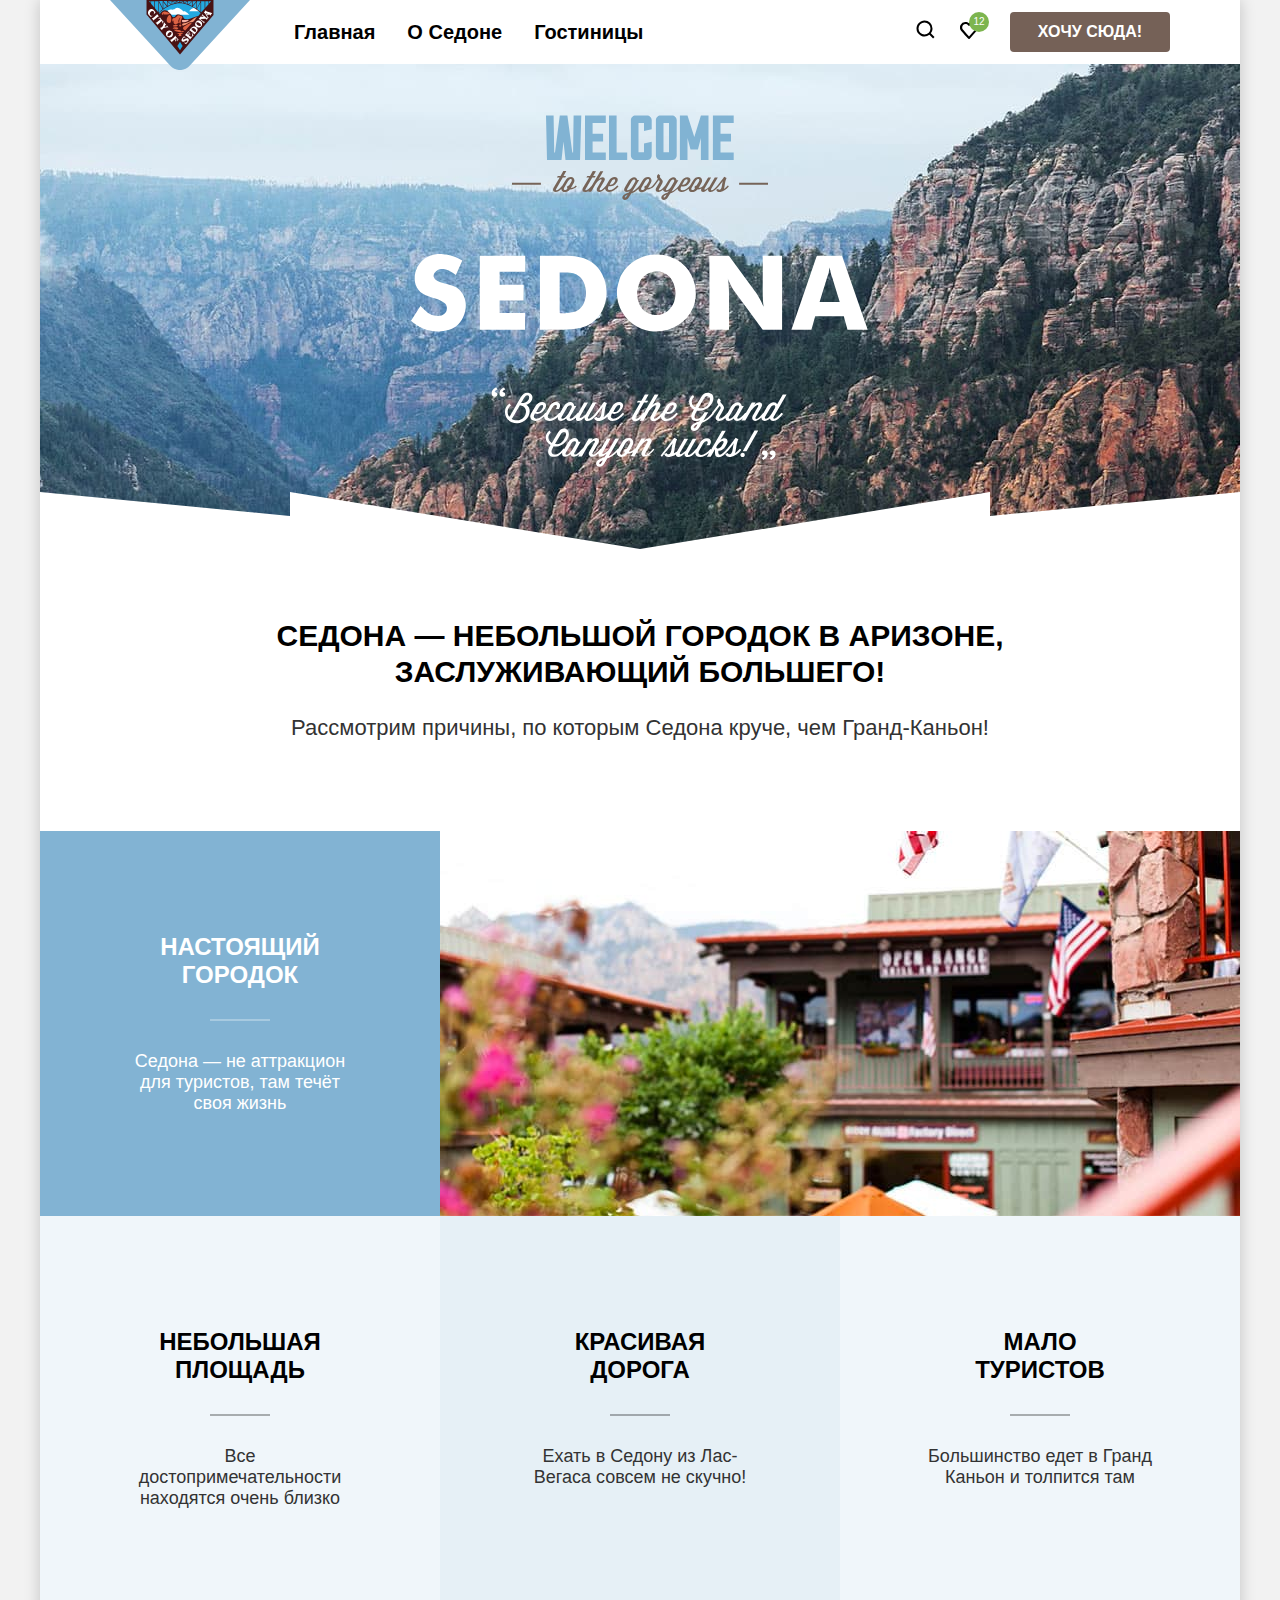
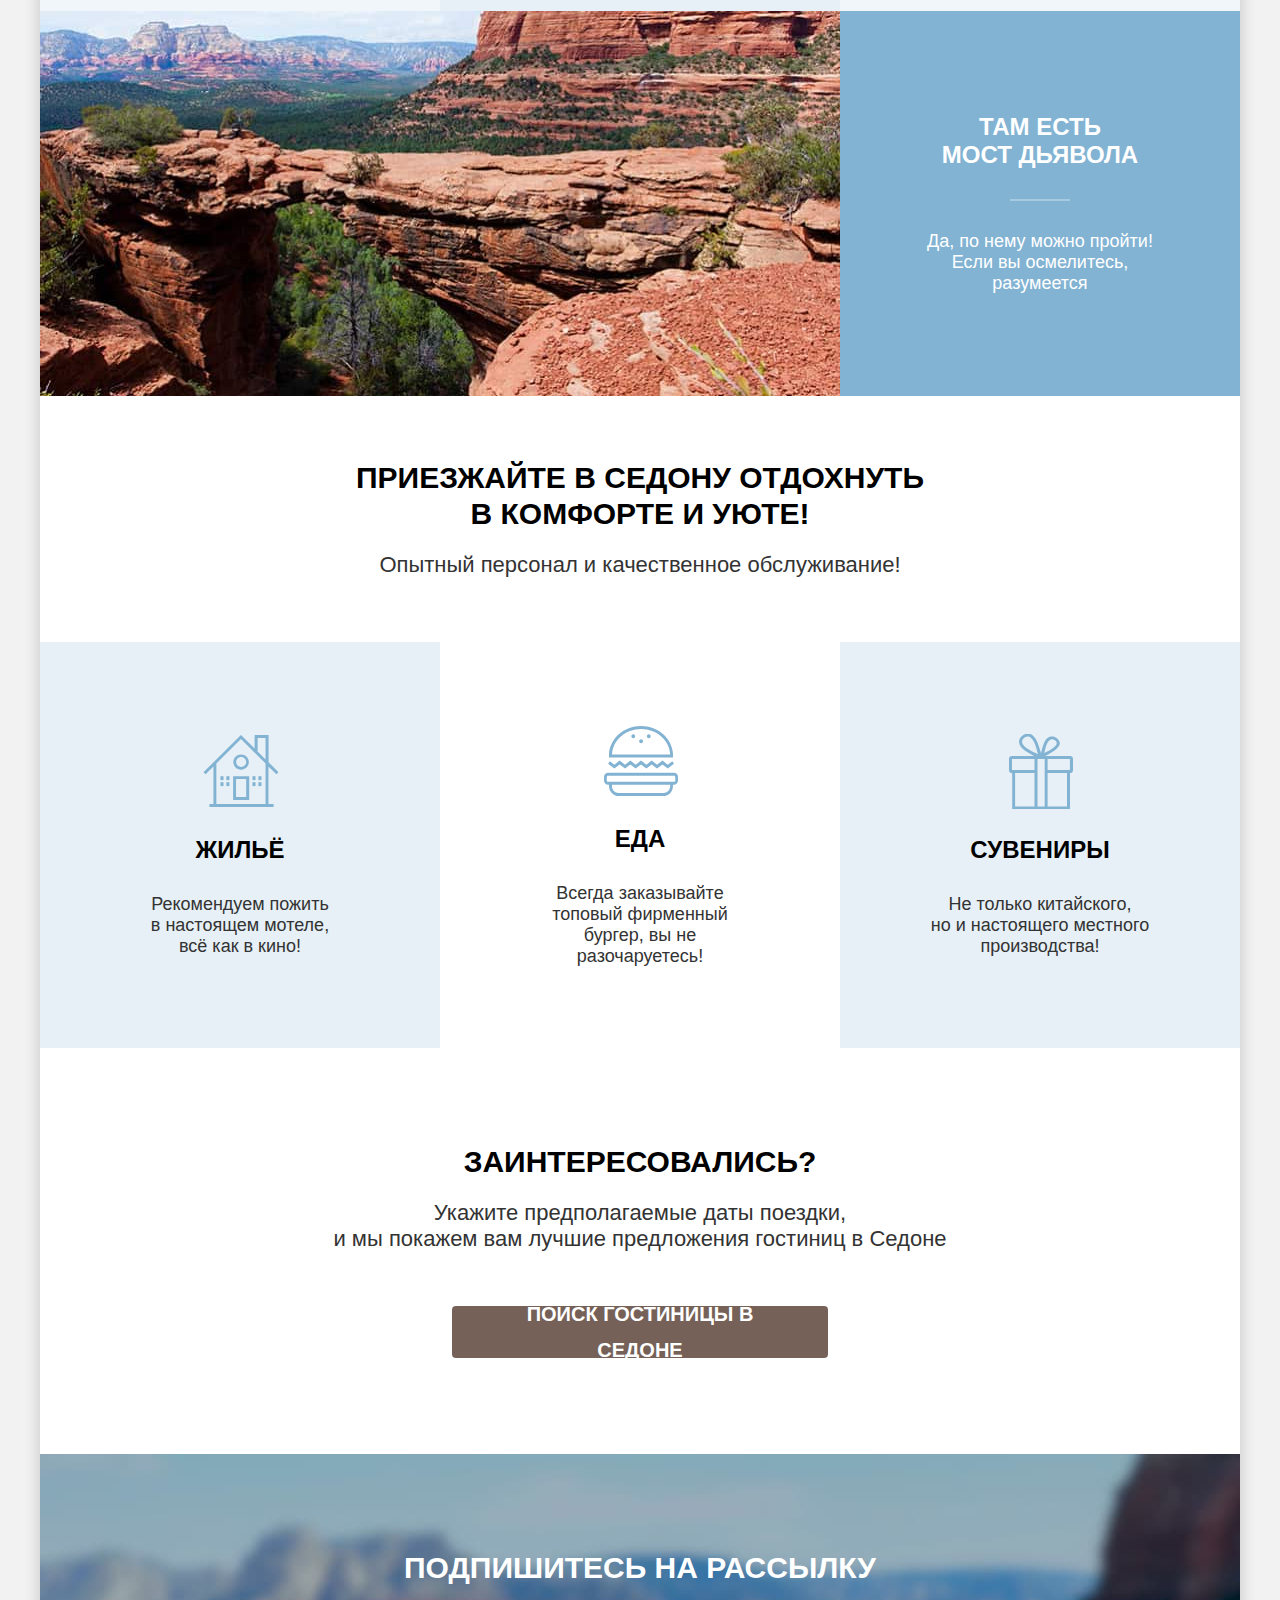
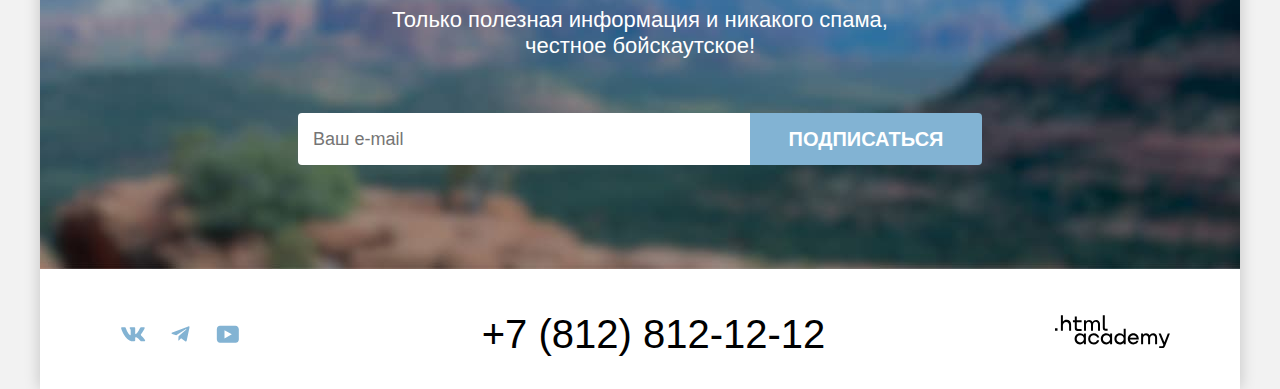
==== commit 9b6d7b84: "Поправки и дополнения, придание состояния интерактивным элементам." ====
--- a/index.html
+++ b/index.html
@@ -25,14 +25,27 @@
         </ul>
         <ul class="navigation-user">
           <li class="navigation-item">
-            <a class="navigation-link link" href="#"><span class="visually-hidden">Поиск</span></a>
-          </li>
-          <li class="navigation-item">
-            <a class="navigation-link link  " href="#"><span class="visually-hidden">Избранные</span><span
-                class=" visually-hidden liked">12</span></a>
-          </li>
-          <li class="navigation-item">
-            <a class="navigation-link button navigation-button" href="#">Хочу сюда</a>
+            <a class="navigation-link navigation-link-search link" href="#">
+              <svg class="navigation-icon" aria-hidden="true" focusable="false" width="19" height="19"
+                viewBox="0 0 19 19" fill="none" xmlns="http://www.w3.org/2000/svg">
+                <path
+                  d="m18.5 17-3.7-3.67c1-1.3 1.7-2.98 1.7-4.87A8 8 0 0 0 8.5.5C4.1.5.5 4.18.5 8.56a8 8 0 0 0 12.9 6.26l3.7 3.68 1.4-1.5Zm-10-2.48a6 6 0 0 1-6-5.96 6 6 0 0 1 12 0 6 6 0 0 1-6 5.96Z"
+                  fill="#000" />
+              </svg>
+            </a>
+          </li>
+          <li class="navigation-item">
+            <a class="navigation-link navigation-link-liked link  " href="#">
+              <svg class="navigation-icon" aria-hidden="true" focusable="false" width="18" height="17"
+                viewBox="0 0 18 17" fill="none" xmlns="http://www.w3.org/2000/svg">
+                <path
+                  d="M8.9 17a.9.9 0 0 1-.8-.4c-5.4-6.1-6.7-7.5-7-7.9A5.4 5.4 0 0 1 5.5 0C6.8 0 8 .5 9 1.3a5.46 5.46 0 0 1 9 4.1c0 1.3-.5 2.5-1.3 3.4l-7 7.9c-.2.2-.4.3-.8.3Zm-6-9.5c.3.4 3.5 4 6.1 6.9l6.2-7c.5-.5.7-1.2.7-2 0-1.8-1.5-3.3-3.3-3.3-1 0-2 .5-2.7 1.3-.3.3-.6.4-.9.4-.3 0-.6-.2-.8-.4-.7-.8-1.7-1.3-2.7-1.3-1.8 0-3.3 1.5-3.3 3.3-.1.9.3 1.6.7 2.1-.1 0-.1 0 0 0Z"
+                  fill="#000" />
+              </svg>
+            </a>
+          </li>
+          <li class="navigation-item">
+            <a class="navigation-link button navigation-button" href="#">Хочу сюда!</a>
           </li>
         </ul>
       </nav>
@@ -92,25 +105,26 @@
           <li class="services-item light ">
             <div class="advantages-subtitle-icon house"></div>
             <h3 class="services-subtitle subtitle">Жильё</h3>
-            <p class="services-text describing-text">Рекомендуем пожить в настоящем мотеле,
+            <p class="services-text describing-text">Рекомендуем пожить<br> в настоящем мотеле,<br>
               всё как в кино!</p>
           </li>
           <li class="services-item lightest">
             <div class="advantages-subtitle-icon eat"></div>
             <h3 class="services-subtitle subtitle">Еда</h3>
-            <p class="services-text describing-text">Всегда заказывайте
+            <p class="services-text describing-text">Всегда заказывайте<br>
               топовый фирменный бургер, вы не разочаруетесь!</p>
           </li>
           <li class="services-item  light ">
             <div class="advantages-subtitle-icon souvenir"></div>
             <h3 class="services-subtitle subtitle">Сувениры</h3>
-            <p class="services-text describing-text">Не только китайского, но и настоящего местного производства!</p>
+            <p class="services-text describing-text">Не только китайского,<br> но и настоящего местного производства!
+            </p>
           </li>
         </ul>
       </section>
       <section class="offers offers-text" data-test="search">
         <h2 class="offers-title title">Заинтересовались?</h2>
-        <p class="basic-text">Укажите предполагаемые даты поездки,<br> и мы покажем вам лучшие предложения гостиниц в
+        <p class="basic-text">Укажите предполагаемые даты поездки,<br>и мы покажем вам лучшие предложения гостиниц в
           Седоне
         </p>
         <a class="button main-search-hotels" href="#">Поиск гостиницы в Седоне</a>
@@ -119,7 +133,7 @@
         <h2 class="newsletter-title title">Подпишитесь на рассылку</h2>
         <p class="basic-text">Только полезная информация и никакого спама,<br> честное бойскаутское!</p>
         <form class="newsletter-form" action="https://echo.htmlacademy.ru/">
-          <!-- <label class="visually-hidden" for="newsletter-mail">Mail</label> -->
+          <label class="visually-hidden" for="newsletter-mail">Mail</label>
           <input class="newsletter-mail-placeholder" name="newsletter-mail" id="newsletter-mail" type="text"
             placeholder="   Ваш e-mail" required>
           <button class="newsletter-button button" type="submit">Подписаться</button>
@@ -153,10 +167,57 @@
       </section>
       <section class="about-text">
         <h2 class="visually-hidden">Разработчик сайта</h2>
-        <a class="footer-link" href="https://htmlacademy.ru/"><img src="images/logo/logo-academy.svg" width="115"
-            height="33" alt="сайт HTML Академии"></a>
+        <a class="footer-link" href="https://htmlacademy.ru/">
+          <svg viewBox="0 0 115 33" fill="none" width="115" height="33" xmlns="http://www.w3.org/2000/svg">
+            <path
+              d="M0 13.26v2.6h2.5v-2.6H0ZM11.6 4.86c-1.6 0-2.8.7-3.6 1.7h-.1V.36h-2v15.5h2v-5.3c0-2.1 1.3-3.6 3.3-3.6 1.8 0 2.9 1.4 2.9 3.2v5.7h2v-6.1c.1-3-1.8-4.9-4.5-4.9ZM26.6 5.16h-4.8v-3.7h-2v3.8h-1.9v2h1.9v6c0 1.7 1 2.7 2.7 2.7h4.1v-2h-3.7c-.7 0-1.1-.4-1.1-1.1v-5.7h4.8v-2ZM41.1 4.96c-1.6 0-2.9.8-3.5 2.1h-.1c-.6-1.2-1.8-2.1-3.4-2.1-1.4 0-2.5.8-3.1 1.8h-.1v-1.6H29v10.6h2v-5.4c0-2 1-3.5 2.6-3.5 1.5 0 2.4 1 2.4 2.6v6.3h2v-5.6c0-2.4 1.4-3.3 2.6-3.3 1.5 0 2.4 1 2.4 2.6v6.3h2v-6.5c.1-2.5-1.4-4.3-3.9-4.3ZM47.8 13.06c0 1.7 1 2.7 2.8 2.7h2v-2h-1.7c-.7 0-1.1-.4-1.1-1.1V.36h-2v12.7ZM28.9 20.06c-.9-1.1-2.2-1.8-3.9-1.8-3.1 0-5.4 2.3-5.4 5.6s2.3 5.6 5.4 5.6c1.8 0 3-.8 3.8-1.9h.1v1.6h2v-10.6h-2v1.5Zm-3.6 7.4c-2.2 0-3.6-1.6-3.6-3.6s1.4-3.6 3.6-3.6 3.6 1.6 3.6 3.6c0 1.9-1.4 3.6-3.6 3.6ZM44.2 22.36c-.5-2.4-2.6-4.1-5.4-4.1a5.4 5.4 0 0 0-5.6 5.6c0 3.1 2.2 5.6 5.6 5.6 2.8 0 4.9-1.8 5.4-4.2h-2.1a3.4 3.4 0 0 1-3.3 2.3c-2.2 0-3.6-1.6-3.6-3.6s1.4-3.6 3.6-3.6c1.6 0 2.8 1 3.3 2.2h2.1v-.2ZM55.1 20.06c-.9-1.1-2.2-1.8-3.9-1.8-3.1 0-5.4 2.3-5.4 5.6s2.3 5.6 5.4 5.6c1.8 0 3-.8 3.8-1.9h.1v1.6h2v-10.6h-2v1.5Zm-3.6 7.4c-2.2 0-3.6-1.6-3.6-3.6s1.4-3.6 3.6-3.6 3.6 1.6 3.6 3.6c0 1.9-1.5 3.6-3.6 3.6ZM68.7 20.16c-.9-1.1-2.2-1.9-3.9-1.9-3.1 0-5.4 2.3-5.4 5.6s2.2 5.6 5.4 5.6c1.7 0 3-.8 3.8-1.8h.1v1.5h2v-15.4h-2v6.4Zm-3.6 7.3c-2.2 0-3.6-1.6-3.6-3.6s1.4-3.6 3.6-3.6 3.6 1.6 3.6 3.6c-.1 2-1.5 3.6-3.6 3.6ZM78.3 18.26c-3.3 0-5.5 2.5-5.5 5.6 0 3 2.1 5.6 5.5 5.6 2.5 0 4.5-1.3 5.2-3.6h-2.1c-.5 1-1.6 1.6-3 1.6-1.9 0-3.3-1.3-3.4-2.9h8.8c.2-3.6-2-6.3-5.5-6.3Zm0 1.9c1.7 0 3 1 3.3 2.6h-6.5c.3-1.5 1.5-2.6 3.2-2.6ZM98.2 18.26c-1.6 0-2.9.8-3.6 2h-.1c-.6-1.2-1.8-2-3.4-2-1.4 0-2.5.7-3.1 1.8v-1.5h-1.9v10.6h2v-5.4c0-2 1-3.4 2.6-3.5 1.5 0 2.4 1 2.4 2.6v6.3h2v-5.6c0-2.4 1.4-3.3 2.6-3.3 1.5 0 2.4 1 2.4 2.6v6.3h2v-6.5c.1-2.6-1.4-4.4-3.9-4.4ZM109.4 27.36l-3.6-8.9h-2.2l4.8 11.6c-.3.9-.7 1.2-1.7 1.2h-2.5v2h2.5c1.8 0 2.8-.8 3.5-2.6l4.7-12.2h-2.1l-3.4 8.9Z"
+              fill="#000" />
+          </svg>
+        </a>
       </section>
     </footer>
+    <!-- <div class="modal-container">
+      <div class="modal modal-auth">
+        <button class="modal-close-button">
+          <span class="visually-hidden">Закрыть</span>
+        </button> -->
+    <!-- Форма записи -->
+    <!-- <section class="reservation">
+          <h2 class="reservation-title">Поиск гостиницы в Седоне</h2>
+          <form class="reservation-form" action="https://echo.htmlacademy.ru/" method="post">
+            <div class="field-group reservation-form-start">
+              <label class="form-label" for="reservation-start">
+                Дата Заезда</label>
+              <input class="field" type="text" id="reservation-start" name="reservation-start"
+                placeholder="27 апреля 2020">
+              <p>Мы не можем отправить вас в прошлое.</p>
+            </div>
+            <div class="field-group reservation-form-end">
+
+              <label class="form-label" for="reservation-end">
+                Дата Выезда</label>
+              <input class="field" type="text" id="reservation-end" name="reservation-end"
+                placeholder="1 сентября 2023">
+              <p>На эти даты есть свободные номера. Пока есть.</p>
+            </div>
+            <div class="field-group reservation-form-adults">
+              <label class="form-label" for="reservation-adults">
+                Взрослые
+              </label>
+              <input class="field" type="number" id="reservation-adults" name="reservation-adults" placeholder="1">
+            </div>
+            <div class="field-group reservation-form-children">
+              <label class="form-label" for="reservation-children">
+                Дети
+              </label>
+              <input class="field" type="number" id="reservation-children" name="reservation-children" placeholder="1">
+            </div>
+            <button class="button reservation-submit" type="submit">Найти</button>
+          </form>
+
+        </section>
+      </div>
+    </div> -->
   </body>
 
 </html>
--- a/styles/styles.css
+++ b/styles/styles.css
@@ -12,6 +12,18 @@
   font-weight: 700;
   src: url("../fonts/ptsans-700.woff2") format("woff2");
   font-display: swap;
+}
+
+*,
+*::before,
+*::after {
+  box-sizing: border-box;
+}
+
+img {
+  max-width: 100%;
+  height: auto;
+  object-fit: contain;
 }
 
 html {
@@ -30,6 +42,7 @@
   display: flex;
   flex-direction: column;
   min-height: 100%;
+  box-shadow: 0 0 15px 0 #00000033;
 }
 
 .main {
@@ -49,23 +62,16 @@
   line-height: 24px;
 }
 
-.liked {
-  color: #ffffff;
-  background-color: #7db54f;
-  font-size: 10px;
-  line-height: 10px;
-  text-align: center;
-}
-
 
 .main-background {
-  background-color: #d5d590;
-  background-image: url("../images/backgrounds/index-background.jpg");
-  background-size: 100% auto;
+  background-image: url("../images/backgrounds/background-collar.svg"),
+    url("../images/backgrounds/index-background.jpg"),
+    linear-gradient(to bottom, #83b3d333, #82b3d3);
+  background-size: 100% auto, cover;
+  background-position: center bottom, center;
   background-repeat: no-repeat;
   padding-top: 51px;
   padding-bottom: 82px;
-  margin-bottom: 69px;
 }
 
 .title {
@@ -94,11 +100,14 @@
   font-size: 22px;
   line-height: 26px;
   margin: 0;
+  font-weight: 400;
 }
 
 .describing-text {
   font-size: 18px;
   line-height: 21px;
+  margin: 0;
+  padding: 0;
 }
 
 .dark {
@@ -106,13 +115,30 @@
   color: #ffffff;
 }
 
+.lightest {
+  background-color: rgba(131, 179, 211, 0.12);
+}
+
+.services-item.lightest {
+
+  background-color: transparent;
+}
+
 .light {
-  background-color: rgba(131, 179, 211, 0.12);
-}
-
-.lightest {
   background-color: rgba(131, 179, 211, 0.2);
 }
+
+.advantages-subtitle-underline {
+  width: 60px;
+  height: 2px;
+  background-color: rgba(0, 0, 0, 0.3);
+  margin-bottom: 30px;
+}
+
+.dark .advantages-subtitle-underline {
+  background-color: rgba(255, 255, 255, 0.3);
+}
+
 
 .advantages-subtitle,
 .services-subtitle {
@@ -120,11 +146,64 @@
   font-size: 24px;
   line-height: 28px;
   text-transform: uppercase;
+  margin: 0;
+  margin-bottom: 30px;
+}
+
+.advantages-subtitle-icon {
+  width: 75px;
+  height: 75px;
+  margin-bottom: 27px;
+}
+
+.house {
+  background-image: url("../images/icons/house.svg");
+  fill: #83b3d3;
+  background-repeat: no-repeat;
+  background-position: center;
+}
+
+.eat {
+  background-image: url("../images/icons/burger.svg");
+  background-repeat: no-repeat;
+  background-position: center;
+}
+
+.souvenir {
+  background-image: url("../images/icons/souvenir.svg");
+  background-repeat: no-repeat;
+  background-position: center;
+}
+
+.footer-social-item {
+  min-width: 47px;
+  min-height: 40px;
 }
 
 .link {
   text-decoration: none;
   color: inherit;
+}
+
+.footer-social-link {
+  min-width: 47px;
+  min-height: 40px;
+  display: block;
+  background-color: #ffffff;
+  background-repeat: no-repeat;
+  background-position: center;
+}
+
+.footer-social-telegram {
+  background-image: url("../images/icons/social-telegram.svg");
+}
+
+.footer-social-vk {
+  background-image: url("../images/icons/social-vk.svg");
+}
+
+.footer-social-youtube {
+  background-image: url("../images/icons/social-youtube.svg");
 }
 
 .footer-contacts-phone {
@@ -146,7 +225,6 @@
   background-image: url("../images/backgrounds/hotels-filter.jpg");
   background-color: #83b3d3;
   color: #ffffff;
-  box-sizing: border-box;
   background-size: cover;
   background-repeat: no-repeat;
   min-height: 412px;
@@ -154,23 +232,69 @@
   flex-direction: column;
   justify-content: space-around;
   align-items: start;
-  margin-bottom: 50px;
-  padding: 35px 70px 70px 70px;
+  padding: 35px 70px 40px 70px;
 }
 
 .breadcrumbs {
   display: flex;
   list-style: none;
   margin: 0;
+  padding: 0;
+  flex-wrap: wrap;
 }
 
 .breadcrumbs-item {
+  position: relative;
   margin-right: 11px;
-}
-
-.breadcrumbs-current {
+  list-style-type: none;
+}
+
+.breadcrumbs-link {
   font-size: 16px;
+  font-weight: 400;
   line-height: 21px;
+  text-align: left;
+  padding-left: 14px;
+}
+
+.breadcrumbs-home {
+  display: block;
+  width: 15px;
+  height: 13px;
+  background-image: url("../images/icons/home.svg");
+  background-repeat: no-repeat;
+  background-position: center;
+  position: relative;
+  top: 10px;
+}
+
+.breadcrumbs-item::after {
+  position: absolute;
+  top: 8px;
+  right: -17px;
+  width: 8px;
+  height: 20px;
+  content: "";
+  background-image: url("../images/icons/breadcrumbs.svg");
+  background-repeat: no-repeat;
+  background-position: center center;
+}
+
+.breadcrumbs-item:last-child::after {
+  content: none;
+}
+
+/* -------------------------------------------------------------- */
+.card-grid-toggle.active {
+  border-color: #000000;
+}
+
+.card-grid-toggle:hover {
+  border-color: #000000;
+}
+
+.card-grid-toggle:focus {
+  border-color: #68a2ca;
 }
 
 .catalog-filter-title,
@@ -200,24 +324,78 @@
   text-transform: none;
 }
 
+.rating-stars {
+  background-size: 20% auto;
+  display: grid;
+  grid-template-columns: repeat(6, 1fr);
+  grid-template-rows: 37px;
+}
+
+.stars {
+  background-image: url("../images/icons/stars.svg");
+  background-repeat: no-repeat;
+  width: 140px;
+  height: 37px;
+  grid-area: 1/1/7/7;
+}
+
+.stars-background,
+.stars-background-2,
+.stars-background-3,
+.stars-background-4 {
+  background-color: #ffffff;
+  min-width: 30px;
+  height: 37px;
+}
+
+.stars-background-2 {
+  grid-area: 1/3/7/7;
+}
+
+.stars-background-3 {
+  grid-area: 1/4/7/7;
+}
+
+.stars-background-4 {
+  grid-area: 1/5/7/7;
+}
+
 .pagination-link {
   font-size: 20px;
   font-weight: 700;
   line-height: 36px;
   color: #ffffff;
   background-color: #82b3d3;
-  box-sizing: border-box;
   min-width: 60px;
   min-height: 60px;
   padding: 12px 18px;
   display: flex;
   justify-content: center;
   align-items: center;
-}
-
-.pagination-current {
+  border-radius: 4px;
+}
+
+.pagination-current,
+.dots {
   color: #000000;
   background-color: #f2f2f2;
+}
+
+.button {
+  display: inline-block;
+  width: 160px;
+  height: 36px;
+  color: #ffffff;
+  font-family: "PT Sans", sans-serif;
+  font-size: 16px;
+  font-weight: 700;
+  line-height: 20px;
+  text-align: center;
+  text-decoration: none;
+  text-transform: uppercase;
+  border: none;
+  border-radius: 4px;
+  cursor: pointer;
 }
 
 .main-search-hotels {
@@ -226,34 +404,20 @@
   font-weight: 700;
   font-size: 20px;
   line-height: 36px;
-  text-align: center;
-}
-
-
-
-.button {
-  color: #ffffff;
-  font-family: "PT Sans", sans-serif;
-  font-weight: 700;
-  font-size: 16px;
-  line-height: 20px;
-  text-align: center;
-  text-decoration: none;
-  text-transform: uppercase;
-
-}
+  margin-bottom: 0;
+  margin-top: 54px;
+  height: 52px;
+  width: 376px;
+  padding: 0 50px;
+}
+
 
 .hotel-card-about-button {
   background-color: #756157;
 }
 
-.select,
 .apply {
   background-color: #82b3d3;
-}
-
-.hotel-card-select-button {
-  background-color: #7db54f;
 }
 
 .transparent {
@@ -273,12 +437,18 @@
   border: none;
   padding: 0;
   width: 452px;
+  border-top-left-radius: 4px;
+  border-bottom-left-radius: 4px;
 }
 
 .newsletter-button {
   background-color: #82b3d3;
+  width: 232px;
+  height: 52px;
   font-size: 20px;
   line-height: 36px;
+  border-top-left-radius: 0;
+  border-bottom-left-radius: 0;
 }
 
 .visually-hidden {
@@ -296,17 +466,18 @@
   display: grid;
   grid-template-columns: 138px 460px 1fr;
   gap: 30px;
-  box-sizing: border-box;
-  min-height: 64px;
   width: 1060px;
   margin: 0 auto;
   align-items: center;
+  padding: 0;
+  position: relative;
+  min-height: 64px;
 }
 
 .navigation-list {
   display: flex;
   flex-wrap: wrap;
-  justify-content: space-between;
+  justify-content: start;
   list-style: none;
   margin: 0;
   padding: 0;
@@ -320,22 +491,129 @@
   list-style: none;
   margin: 0;
   padding: 0;
+  min-height: inherit;
 }
 
 .logo {
-  display: block;
-  margin-bottom: -6px;
+  margin-bottom: -7px;
+  position: absolute;
   z-index: 10;
 }
 
+.link-logo {
+  align-self: start;
+}
+
+.navigation-item {
+  display: inline-block;
+  min-height: 64px;
+  align-content: center;
+}
+
+.navigation-link-search.navigation-link {
+  margin-left: 0;
+  margin-right: 9px;
+}
+
+.navigation-link-liked {
+  position: relative;
+}
+
+.navigation-link-liked::before {
+  position: absolute;
+  bottom: 30px;
+  left: 50%;
+  width: 20px;
+  height: 20px;
+  border-radius: 50%;
+  background-color: #7db54f;
+  content: "12";
+  font-size: 10px;
+  font-weight: 400;
+  line-height: 10px;
+  color: #ffffff;
+  display: flex;
+  justify-content: center;
+  align-items: center;
+}
+
 .navigation-link {
-  display: block;
-  padding: 20px;
+  padding: 20px 0;
+  margin: 0 16px;
+  min-height: 20px;
+  display: inline-block;
+  border-bottom: 2px solid transparent;
+  padding-bottom: 18px;
+}
+
+img.logo:hover {
+  opacity: 0.7;
+  transition: opacity 0.3s;
+}
+
+img.logo:focus {
+  opacity: 0.7;
+  transition: opacity 0.3s;
+}
+
+img.logo:active {
+  opacity: 0.5;
+  transition: opacity 0.3s;
+}
+
+.navigation-link:not(.button):hover {
+  border-bottom-color: #756257;
+}
+
+.navigation-link:not(.button):focus {
+  outline: none;
+  color: #756157;
+}
+
+.navigation-link:not(.button):active {
+  border-bottom-color: #756257;
+  color: #756157;
 }
 
 .navigation-button {
   background-color: #756157;
-  padding: 8px 34px;
+  margin-right: 0;
+}
+
+.button:hover,
+.pagination-link:hover {
+  opacity: 0.7;
+  transition: opacity 0.3s;
+}
+
+.button:focus,
+.pagination-link:focus {
+  opacity: 0.7;
+  transition: opacity 0.3s;
+}
+
+.button:active,
+.pagination-link:active {
+  opacity: 0.5;
+  transition: opacity 0.3s;
+}
+
+.footer-contacts-phone:hover,
+.footer-link:hover path {
+  color: #756157;
+  fill: #756157;
+}
+
+.footer-contacts-phone:focus,
+.footer-link:focus path {
+  color: #756157;
+  fill: #756157;
+}
+
+.footer-contacts-phone:active,
+.footer-link:active path {
+  color: rgba(117, 97, 87, 0.3);
+  fill: rgba(117, 97, 87, 0.3);
 }
 
 .hero-img {
@@ -350,32 +628,17 @@
   text-align: center;
 }
 
-.advantages {
-  margin-bottom: 64px;
-}
-
-.services {
-  margin-bottom: 96px;
-}
-
 .advantages-invite {
   display: flex;
   flex-direction: column;
   justify-content: space-between;
   align-items: center;
-  box-sizing: border-box;
-  margin: 0;
-  padding: 0;
-  padding-left: 270px;
-  padding-right: 270px;
+  margin: 0;
+  padding: 69px 200px 90px;
 }
 
 .advantages-title {
-  padding-bottom: 25px;
-}
-
-.advantages-invite:first-child {
-  margin-bottom: 91px;
+  margin-bottom: 25px;
 }
 
 .advantages-list {
@@ -388,36 +651,27 @@
 }
 
 .advantages-item {
-  box-sizing: border-box;
   width: 400px;
   min-height: 385px;
-  padding: 0 85px 102px;
-}
-
-advantages-subtitle {
-  margin: 0;
-}
-
-.advantages-item-img {
-  display: block;
-  width: 800px;
-  height: inherit;
+  padding: 0 84px 102px;
+  display: flex;
+  flex-direction: column;
+  align-items: center;
 }
 
 li.advantages-item-dark-wrap {
   display: flex;
-}
-
-div.dark,
-li.dark {
-  box-sizing: border-box;
+  flex-wrap: wrap;
+}
+
+div.dark {
   padding-top: 102px;
   min-height: 385px;
 }
 
 .advantages-item-dark-img {
   width: 800px;
-  background-color: #d5d590;
+  background-color: rgba(122, 105, 97, 0.24);
   background-size: cover;
   background-repeat: no-repeat;
   background-position: center center;
@@ -431,10 +685,8 @@
   background-image: url("../images/devilish-bridge.jpg");
 }
 
-
 .lightest,
 .light {
-  box-sizing: border-box;
   padding-top: 112px;
   min-height: 385px;
 }
@@ -445,9 +697,7 @@
   flex-direction: column;
   justify-content: center;
   align-items: center;
-  margin-bottom: 42px;
-  padding-left: 340px;
-  padding-right: 340px;
+  padding: 64px 200px;
 }
 
 .services-list {
@@ -468,10 +718,18 @@
   padding: 81px 85px;
 }
 
+.services-text {
+  margin-top: 0;
+  margin-bottom: 0;
+}
+
+.services-title {
+  margin-bottom: 20px;
+}
+
 .offers {
   min-height: 214px;
-  margin-bottom: 96px;
-
+  padding: 96px 75px;
 }
 
 .offers-title {
@@ -483,23 +741,9 @@
   flex-direction: column;
   align-items: center;
   text-align: center;
-  padding: 0 304px;
-}
-
-.main-search-hotels {
-  margin-bottom: 0;
-  padding: 0 50px;
-  margin-top: 54px;
-  height: 52px;
-  display: flex;
-  align-items: center;
-  font-size: 20px;
-  font-weight: 700;
-  line-height: 36px;
 }
 
 .newsletter {
-  box-sizing: border-box;
   min-height: 415px;
   display: flex;
   flex-direction: column;
@@ -507,7 +751,6 @@
   align-items: center;
   text-align: center;
   padding: 96px 258px 104px;
-  margin-bottom: 40px;
 }
 
 .index-newsletter {
@@ -519,32 +762,47 @@
   background-color: #82b3d3;
 }
 
-
 .newsletter-form {
-  height: 51px;
+  height: 52px;
   display: flex;
   margin-top: 54px;
-}
-
-
-
-.newsletter-button {
-  padding: 0;
-  width: 232px;
-  border: none;
 }
 
 .page-footer {
   width: 1200px;
+  padding: 45px 70px 35px;
   margin: 0 auto;
   display: flex;
-  justify-content: space-around;
+  justify-content: space-between;
+  align-items: center;
+  flex-wrap: wrap;
 }
 
 .footer-social-list {
   display: flex;
   justify-content: start;
   list-style: none;
+  min-width: 142px;
+  min-height: 40px;
+  padding: 0;
+  margin: 0;
+  max-width: 240px;
+  flex-wrap: wrap;
+}
+
+.footer-social-link:hover {
+  opacity: 0.7;
+  transition: opacity 0.3s;
+}
+
+.footer-social-link:focus {
+  opacity: 0.7;
+  transition: opacity 0.3s;
+}
+
+.footer-social-link:active {
+  opacity: 0.3;
+  transition: opacity 0.3s;
 }
 
 .catalog-hotels {
@@ -561,83 +819,104 @@
 .inner-header {
   width: 1060px;
   min-height: 107px;
-  margin: 0 auto 40px;
+  margin: 0 auto 39px;
 }
 
 .filtration-result-header {
   width: 1060px;
-  min-height: 49px;
+  height: 49px;
   display: flex;
   justify-content: space-between;
   margin: 0 auto;
+  align-items: center;
 }
 
 .hotels-list-view {
   display: flex;
   list-style: none;
-}
-
-.filtration-result-title {
-  margin: 0;
-  padding: 0;
-}
-
-.select-sorting {
-  width: 292px;
-}
+  padding: 0;
+  justify-content: space-between;
+  min-width: 160px;
+  flex-wrap: wrap;
+}
+
 
 .filtration-result {
   min-height: 1235px;
-}
-
-.hotel-list-wrap {
-  min-height: 896px;
-  width: 1060px;
-  margin: 0 auto;
-  margin-bottom: 80px;
-  ;
-}
+  display: flex;
+  flex-direction: column;
+  justify-content: space-between;
+  padding: 50px 70px 60px;
+}
+
+.filtration-result-title {
+  margin: 0;
+  padding: 0;
+}
+
+.card-grid-toggle {
+  display: flex;
+  align-items: center;
+  justify-content: center;
+  width: 48px;
+  height: 48px;
+  border: solid #e5e5e5 2px;
+  border-radius: 4px;
+}
+
 
 .hotel-card {
   min-height: 438px;
   width: 340px;
-  box-sizing: border-box;
   list-style: none;
-  display: flex;
-  flex-direction: column;
+  padding: 20px;
+  display: grid;
+  grid-template-columns: repeat(2, 140px);
+  grid-template-rows: 212px 28px 21px 36px 37px;
+  gap: 16px 20px;
+  border: solid #e6e6e6 1px;
+  border-radius: 4px;
+}
+
+.hotel-card .card,
+.hotel-card .link {
+  grid-column: 1/-1;
+}
+
+.hotel-card-price {
+  font-size: 18px;
+  line-height: 21px;
+  text-align: right;
+}
+
+.hotel-rating {
+  background-color: #f2f2f2;
+  font-size: 16px;
+  font-weight: 400;
+  line-height: 20px;
+  text-transform: uppercase;
+  display: flex;
   justify-content: center;
-  align-items: start;
-}
+  align-items: center;
+}
+
 
 .hotel-list {
   width: inherit;
-  margin: 0 auto;
-  padding: 0;
+  margin: 0;
+  padding: 0;
+  list-style: none;
+  display: grid;
+  grid-template-columns: repeat(3, 340px);
+  gap: 20px;
+  margin-top: 37px;
   margin-bottom: 40px;
-  list-style: none;
-  display: flex;
-  justify-content: flex-start;
-  flex-wrap: wrap;
-  gap: 20px;
-}
-
-.hotel-card:nth-child(3n) {
-  margin-right: 0;
-}
-
-.card-text-wrap {
-  display: flex;
-  justify-content: space-between;
-}
-
-.hotel-card-button-wrap {
-  display: flex;
-  justify-content: space-between;
-}
-
-.rating-wrap {
-  display: flex;
-  justify-content: space-between;
+}
+
+.line-under-pagination {
+  width: 1060px;
+  border-bottom: 1px solid #e6e6e6;
+  margin-bottom: 36px;
 }
 
 .pagination {
@@ -647,28 +926,18 @@
   justify-content: start;
   list-style: none;
   margin: 0 auto;
-  margin-bottom: 60px;
-
+  padding: 0;
 }
 
 .pagination-item {
   margin-right: 8px;
 }
 
-.pagination-current {
+.catalog-newsletter-placeholder {
   background-color: #f2f2f2;
 }
 
-li.pagination:last-child {
-  margin-right: 0;
-}
-
-.catalog-newsletter-placeholder {
-  background-color: #F2F2F2;
-}
-
 .catalog-filter-group {
-  box-sizing: border-box;
   margin: 0;
   padding: 0;
   margin-right: 70px;
@@ -677,6 +946,53 @@
   min-height: 157px;
 }
 
+/* Control */
+.control {
+  position: relative;
+  display: block;
+  padding-left: 36px;
+}
+
+/* Mark */
+.control-mark {
+  position: absolute;
+  top: 2px;
+  left: 0;
+  width: 20px;
+  height: 20px;
+  border-radius: 4px;
+  background-color: #ffffff;
+}
+
+
+.control-input[type="checkbox"]:checked + .control-mark::after {
+  position: absolute;
+  background-image: url("../images/icons/control-checkbox.svg");
+  background-repeat: no-repeat;
+  background-position: center;
+  content: "";
+  width: 12.2px;
+  height: 9.9px;
+  top: 5px;
+  left: 4px;
+}
+
+/* Radio */
+.control-input[type="radio"] + .control-mark {
+  border-radius: 50%;
+}
+
+.control-input[type="radio"]:checked + .control-mark::before {
+  position: absolute;
+  width: 10px;
+  height: 10px;
+  top: 5px;
+  left: 5px;
+  background-color: rgb(63, 94, 114);
+  border-radius: 50%;
+  content: "";
+}
+
 .choice-rental-price {
   display: flex;
   flex-direction: column;
@@ -691,12 +1007,58 @@
   display: flex;
   margin-bottom: 36px;
   width: 288px;
-}
-
-.min-price > input,
-.max-price > input {
   height: 48px;
 }
+
+
+.min-price,
+.max-price {
+  position: relative;
+}
+
+.min-price input,
+.max-price input {
+  padding: 0;
+  margin: 0;
+  width: 143px;
+  height: 48px;
+  background-color: #f2f2f2;
+  font-size: 18px;
+  font-weight: 700;
+  line-height: 24px;
+  color: #000000;
+  text-align: left;
+  padding-right: 40px;
+  padding-left: 18px;
+  letter-spacing: -0.7px;
+}
+
+.min-price::after {
+  position: absolute;
+  top: 13px;
+  right: 22px;
+  width: 17px;
+  height: 24px;
+  content: "от";
+  font-weight: 400;
+  color: #00000094;
+  font-size: 18px;
+  line-height: 24px;
+}
+
+.max-price::after {
+  position: absolute;
+  top: 13px;
+  right: 20px;
+  width: 20px;
+  height: 24px;
+  content: "до";
+  font-weight: 400;
+  color: #00000094;
+  font-size: 18px;
+  line-height: 24px;
+}
+
 
 .rental-price-buttons-wrap {
   padding-top: 56px;
@@ -706,10 +1068,107 @@
   justify-content: space-between;
 }
 
+.rental-price-buttons-wrap > button {
+  width: 191px;
+}
+
+.min-price input {
+  border-top-left-radius: 4px;
+  border-bottom-left-radius: 4px;
+  border: none;
+  margin-right: 2px;
+}
+
+.max-price input {
+  border-top-right-radius: 4px;
+  border-bottom-right-radius: 4px;
+  border: none;
+}
+
+
+/* Range */
+.range-scale {
+  position: relative;
+  height: 5px;
+  margin-bottom: 17px;
+  background-color: #7f7c7c;
+  border-radius: 2px;
+  bottom: -8px;
+}
+
+.range-bar {
+  position: absolute;
+  height: 4px;
+  background-color: #ffffff;
+}
+
+.range-toggle {
+  position: absolute;
+  width: 20px;
+  height: 20px;
+  background: #ffffff;
+  border: 4px solid #ffffff;
+  border-radius: 28%;
+  cursor: pointer;
+}
+
+.range-toggle:hover {
+  background-color: #dbb590;
+}
+
+.range-toggle:active,
+.range-toggle:focus {
+  outline: 3px solid #dbb590;
+}
+
+.toggle-min {
+  top: -8px;
+  left: -10px;
+}
+
+.toggle-max {
+  top: -8px;
+  right: -10px;
+}
+
+
+.select-wrapper {
+  position: relative;
+  display: flex;
+  align-items: center;
+  width: 292px;
+  margin-right: -129px;
+}
+
+.select-sorting {
+  width: 100%;
+  padding: 8px 14px;
+  padding-right: 48px;
+  font-size: 17px;
+  line-height: 28px;
+  background-color: #ffffff;
+  border: 2px solid #e6e6e6;
+  background-image: url("../images/icons/arrow.svg");
+  background-repeat: no-repeat;
+  background-position: right 14px center;
+  appearance: none;
+  color: rgba(0, 0, 0, 0.7);
+  border-radius: 4px;
+  cursor: pointer;
+}
+
 .button.apply,
 .button.transparent {
-  height: 36px;
-  padding: 0;
+  height: 37px;
+  margin-bottom: 30px;
+}
+
+.hotel-card-select-button {
+  background-color: #82B3D3;
+}
+
+.hotel-card-select-button.liked {
+  background-color: #7db54f;
 }
 
 .hotel-card-select-button,
@@ -717,12 +1176,10 @@
   width: 140px;
   height: 36px;
   text-align: center;
-
 }
 
 a.button {
   display: flex;
   justify-content: center;
   align-items: center;
-
-}
+}
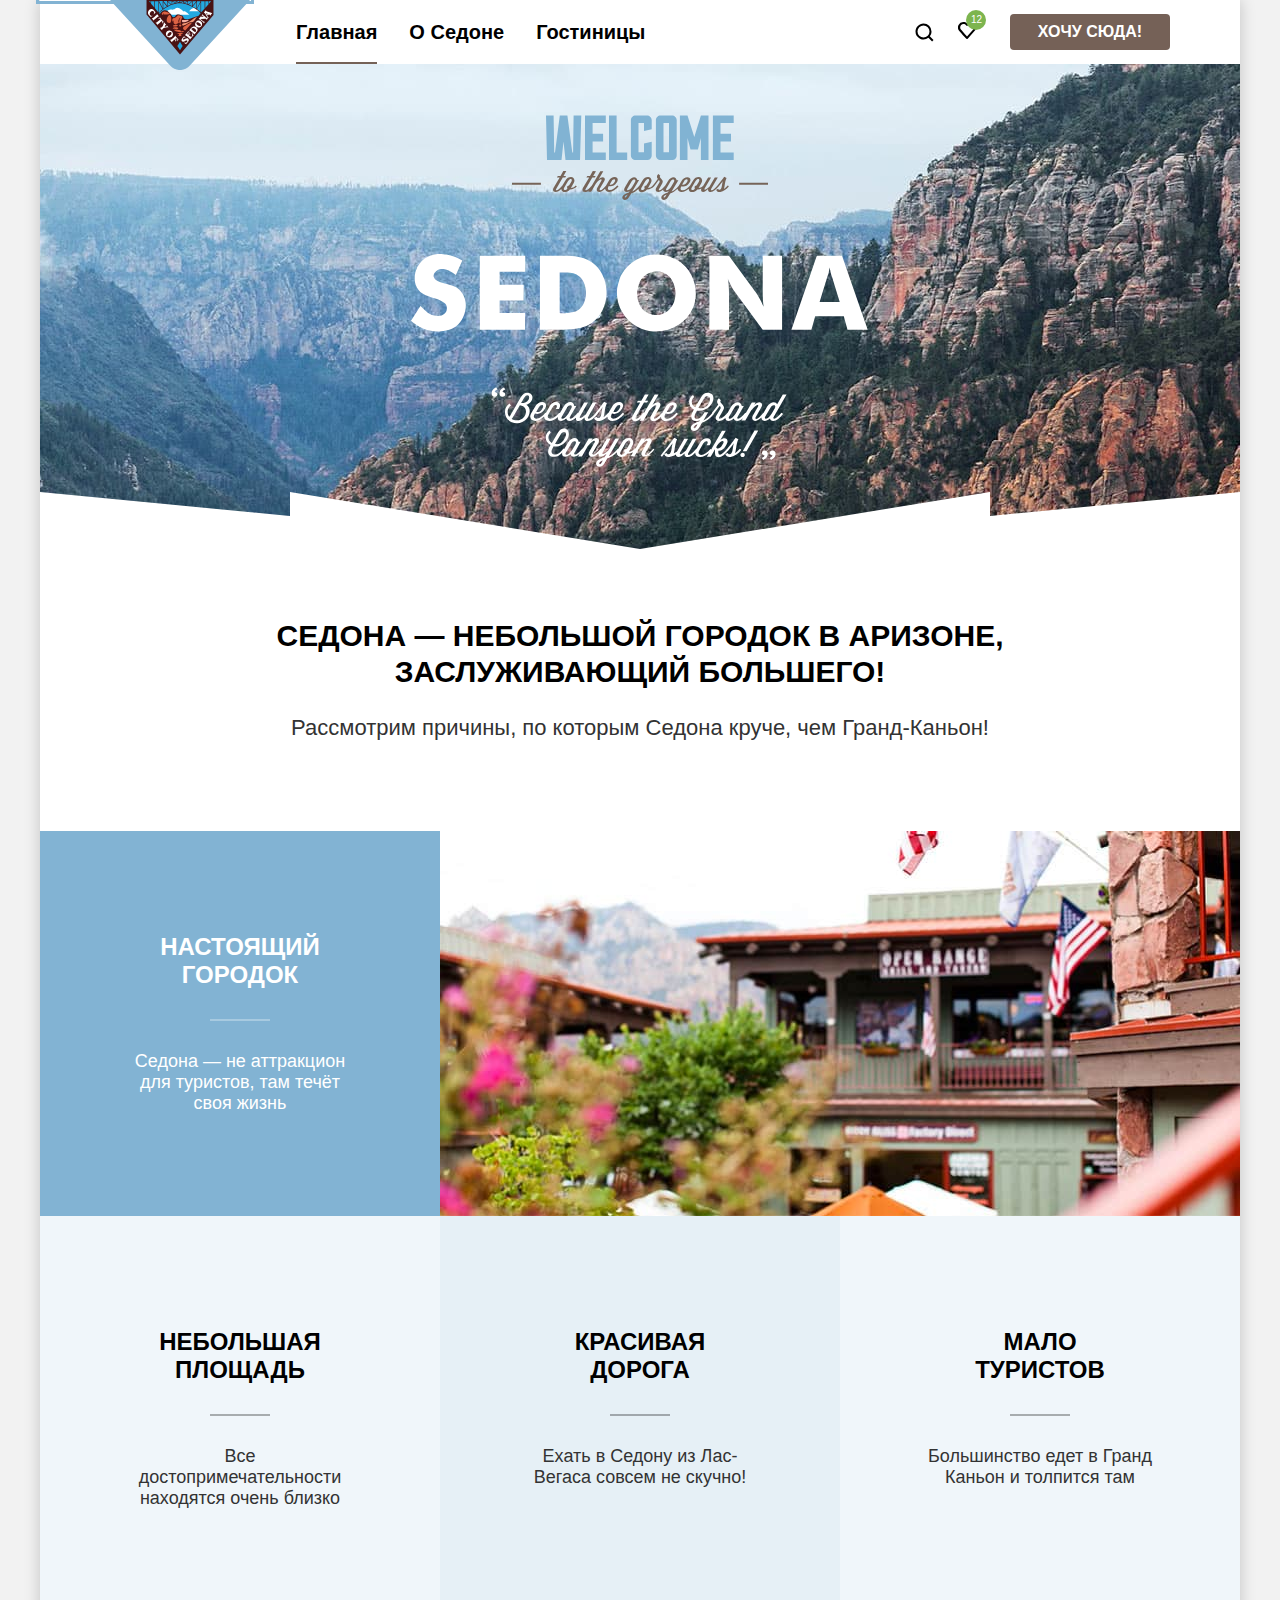
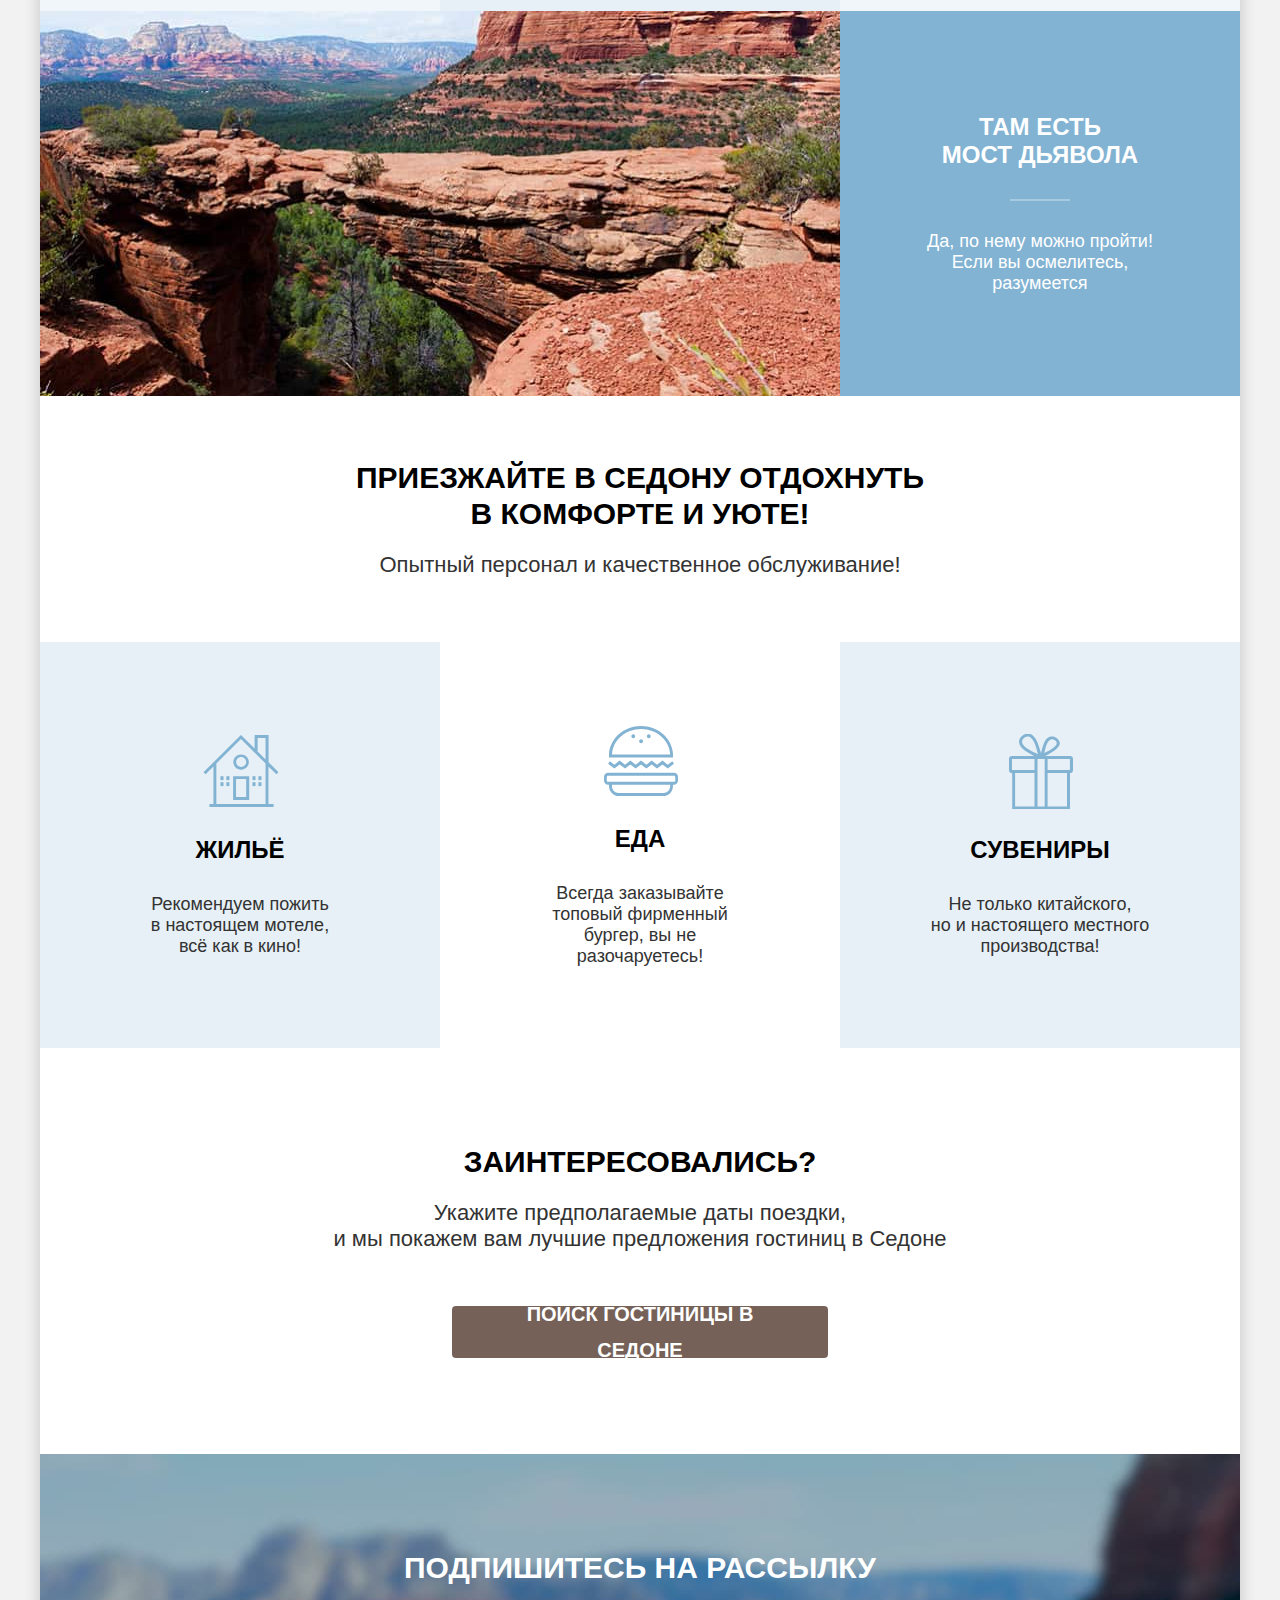
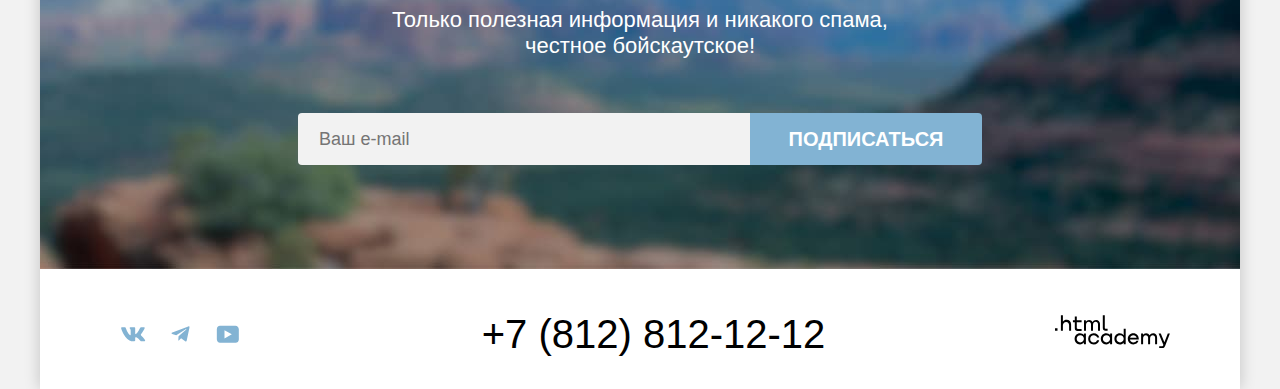
==== commit e017c873: "Add files via upload" ====
--- a/index.html
+++ b/index.html
@@ -5,13 +5,14 @@
     <meta charset="utf-8">
     <title>Седона. Городок в Аризоне.</title>
     <link rel="stylesheet" href="styles/styles.css">
+    <link rel="icon" href="favicon.ico">
   </head>
 
   <body class="body-index">
     <header class="page-header" data-test="header">
       <nav class="navigation">
-        <a class="link-logo" aria-current="page" href="index.html"><img class="logo" src="images/logo/logo-sedona.svg"
-            width="140" height="70" alt="Логотип города Седона"></a>
+        <a class="link-logo" aria-current="page" href="index.html" autofocus><img class="logo"
+            src="images/logo/logo-sedona.svg" width="140" height="70" alt="Логотип города Седона"></a>
         <ul class="navigation-list">
           <li class="navigation-item">
             <a class="navigation-link navigation-link-index link" href="index.html">Главная</a>
@@ -44,10 +45,8 @@
               </svg>
             </a>
           </li>
-          <li class="navigation-item">
-            <a class="navigation-link button navigation-button" href="#">Хочу сюда!</a>
-          </li>
-        </ul>
+        </ul>
+        <a class="navigation-link button navigation-button" href="#">Хочу сюда!</a>
       </nav>
     </header>
     <main class="main-index main" data-test="main">
@@ -145,17 +144,17 @@
         <h2 class="visually-hidden">Социальные сети</h2>
         <ul class="footer-social-list">
           <li class="footer-social-item">
-            <a class="footer-social-link footer-social-vk link" href="#">
+            <a class="footer-social-link footer-social-vk link" href="https://vk.com/htmlacademy">
               <span class="visually-hidden">Вконтакте</span>
             </a>
           </li>
           <li class="footer-social-item">
-            <a class="footer-social-link footer-social-telegram link" href="#">
+            <a class="footer-social-link footer-social-telegram link" href="https://t.me/htmlacademy">
               <span class="visually-hidden">Телеграм</span>
             </a>
           </li>
           <li class="footer-social-item">
-            <a class="footer-social-link footer-social-youtube link" href="#">
+            <a class="footer-social-link footer-social-youtube link" href="https://www.youtube.com/user/htmlacademyru">
               <span class="visually-hidden">Ютуб</span>
             </a>
           </li>
@@ -167,7 +166,7 @@
       </section>
       <section class="about-text">
         <h2 class="visually-hidden">Разработчик сайта</h2>
-        <a class="footer-link" href="https://htmlacademy.ru/">
+        <a class="footer-link" href="https://htmlacademy.ru/intensive/htmlcss">
           <svg viewBox="0 0 115 33" fill="none" width="115" height="33" xmlns="http://www.w3.org/2000/svg">
             <path
               d="M0 13.26v2.6h2.5v-2.6H0ZM11.6 4.86c-1.6 0-2.8.7-3.6 1.7h-.1V.36h-2v15.5h2v-5.3c0-2.1 1.3-3.6 3.3-3.6 1.8 0 2.9 1.4 2.9 3.2v5.7h2v-6.1c.1-3-1.8-4.9-4.5-4.9ZM26.6 5.16h-4.8v-3.7h-2v3.8h-1.9v2h1.9v6c0 1.7 1 2.7 2.7 2.7h4.1v-2h-3.7c-.7 0-1.1-.4-1.1-1.1v-5.7h4.8v-2ZM41.1 4.96c-1.6 0-2.9.8-3.5 2.1h-.1c-.6-1.2-1.8-2.1-3.4-2.1-1.4 0-2.5.8-3.1 1.8h-.1v-1.6H29v10.6h2v-5.4c0-2 1-3.5 2.6-3.5 1.5 0 2.4 1 2.4 2.6v6.3h2v-5.6c0-2.4 1.4-3.3 2.6-3.3 1.5 0 2.4 1 2.4 2.6v6.3h2v-6.5c.1-2.5-1.4-4.3-3.9-4.3ZM47.8 13.06c0 1.7 1 2.7 2.8 2.7h2v-2h-1.7c-.7 0-1.1-.4-1.1-1.1V.36h-2v12.7ZM28.9 20.06c-.9-1.1-2.2-1.8-3.9-1.8-3.1 0-5.4 2.3-5.4 5.6s2.3 5.6 5.4 5.6c1.8 0 3-.8 3.8-1.9h.1v1.6h2v-10.6h-2v1.5Zm-3.6 7.4c-2.2 0-3.6-1.6-3.6-3.6s1.4-3.6 3.6-3.6 3.6 1.6 3.6 3.6c0 1.9-1.4 3.6-3.6 3.6ZM44.2 22.36c-.5-2.4-2.6-4.1-5.4-4.1a5.4 5.4 0 0 0-5.6 5.6c0 3.1 2.2 5.6 5.6 5.6 2.8 0 4.9-1.8 5.4-4.2h-2.1a3.4 3.4 0 0 1-3.3 2.3c-2.2 0-3.6-1.6-3.6-3.6s1.4-3.6 3.6-3.6c1.6 0 2.8 1 3.3 2.2h2.1v-.2ZM55.1 20.06c-.9-1.1-2.2-1.8-3.9-1.8-3.1 0-5.4 2.3-5.4 5.6s2.3 5.6 5.4 5.6c1.8 0 3-.8 3.8-1.9h.1v1.6h2v-10.6h-2v1.5Zm-3.6 7.4c-2.2 0-3.6-1.6-3.6-3.6s1.4-3.6 3.6-3.6 3.6 1.6 3.6 3.6c0 1.9-1.5 3.6-3.6 3.6ZM68.7 20.16c-.9-1.1-2.2-1.9-3.9-1.9-3.1 0-5.4 2.3-5.4 5.6s2.2 5.6 5.4 5.6c1.7 0 3-.8 3.8-1.8h.1v1.5h2v-15.4h-2v6.4Zm-3.6 7.3c-2.2 0-3.6-1.6-3.6-3.6s1.4-3.6 3.6-3.6 3.6 1.6 3.6 3.6c-.1 2-1.5 3.6-3.6 3.6ZM78.3 18.26c-3.3 0-5.5 2.5-5.5 5.6 0 3 2.1 5.6 5.5 5.6 2.5 0 4.5-1.3 5.2-3.6h-2.1c-.5 1-1.6 1.6-3 1.6-1.9 0-3.3-1.3-3.4-2.9h8.8c.2-3.6-2-6.3-5.5-6.3Zm0 1.9c1.7 0 3 1 3.3 2.6h-6.5c.3-1.5 1.5-2.6 3.2-2.6ZM98.2 18.26c-1.6 0-2.9.8-3.6 2h-.1c-.6-1.2-1.8-2-3.4-2-1.4 0-2.5.7-3.1 1.8v-1.5h-1.9v10.6h2v-5.4c0-2 1-3.4 2.6-3.5 1.5 0 2.4 1 2.4 2.6v6.3h2v-5.6c0-2.4 1.4-3.3 2.6-3.3 1.5 0 2.4 1 2.4 2.6v6.3h2v-6.5c.1-2.6-1.4-4.4-3.9-4.4ZM109.4 27.36l-3.6-8.9h-2.2l4.8 11.6c-.3.9-.7 1.2-1.7 1.2h-2.5v2h2.5c1.8 0 2.8-.8 3.5-2.6l4.7-12.2h-2.1l-3.4 8.9Z"
@@ -176,48 +175,87 @@
         </a>
       </section>
     </footer>
-    <!-- <div class="modal-container">
+    <div class="modal-container">
       <div class="modal modal-auth">
-        <button class="modal-close-button">
+        <button class="modal-close-button" type="button">
           <span class="visually-hidden">Закрыть</span>
-        </button> -->
-    <!-- Форма записи -->
-    <!-- <section class="reservation">
+          <svg class="modal-icon-close" viewBox="0 0 14 14" fill="none" xmlns="http://www.w3.org/2000/svg" width="14"
+            height="14">
+            <path d="M14 1.3 12.7 0 7 5.7 1.3 0 0 1.3 5.7 7 0 12.7 1.3 14 7 8.3l5.7 5.7 1.3-1.3L8.3 7 14 1.3Z"
+              fill="#000" />
+          </svg>
+        </button>
+        <section class="reservation">
           <h2 class="reservation-title">Поиск гостиницы в Седоне</h2>
           <form class="reservation-form" action="https://echo.htmlacademy.ru/" method="post">
             <div class="field-group reservation-form-start">
-              <label class="form-label" for="reservation-start">
-                Дата Заезда</label>
-              <input class="field" type="text" id="reservation-start" name="reservation-start"
-                placeholder="27 апреля 2020">
-              <p>Мы не можем отправить вас в прошлое.</p>
-            </div>
+              <label class="form-label reservation-start-label" for="reservation-start">
+                Дата Заезда:</label>
+              <input class="field" type="text" id="reservation-start" name="reservation-start" value="27 апреля 2020"
+                placeholder="Укажите дату">
+            </div>
+            <p>Мы не можем отправить вас в прошлое.</p>
             <div class="field-group reservation-form-end">
-
-              <label class="form-label" for="reservation-end">
-                Дата Выезда</label>
-              <input class="field" type="text" id="reservation-end" name="reservation-end"
-                placeholder="1 сентября 2023">
-              <p>На эти даты есть свободные номера. Пока есть.</p>
-            </div>
+              <label class="form-label reservation-end-label" for="reservation-end">
+                Дата Выезда:</label>
+              <input class="field reservation-end" type="text" id="reservation-end" name="reservation-end"
+                value="1 сентября 2023" placeholder="Укажите дату">
+            </div>
+            <p>На эти даты есть свободные номера. Пока есть.</p>
             <div class="field-group reservation-form-adults">
               <label class="form-label" for="reservation-adults">
-                Взрослые
+                Взрослые:
               </label>
-              <input class="field" type="number" id="reservation-adults" name="reservation-adults" placeholder="1">
+              <div class="wrap-quantity-input">
+                <button class="button-minus button" type="button">
+                  <svg width="21" height="20" fill="none" xmlns="http://www.w3.org/2000/svg">
+                    <path d="M3.393 9v2h14V9h-14Z" fill="#000" />
+                  </svg>
+                </button>
+                <input class="field" type="number" id="reservation-adults" name="reservation-adults" value="2" min="0"
+                  max="10" required>
+                <button class="button-plus button" type="button">
+                  <svg width="20" height="20" fill="none" xmlns="http://www.w3.org/2000/svg">
+                    <path d="M17 9h-6V3H9v6H3v2h6v6h2v-6h6V9Z" fill="#000" />
+                  </svg>
+                </button>
+              </div>
             </div>
             <div class="field-group reservation-form-children">
-              <label class="form-label" for="reservation-children">
-                Дети
+              <label class="form-label children" for="reservation-children">
+                Дети:
               </label>
-              <input class="field" type="number" id="reservation-children" name="reservation-children" placeholder="1">
+              <span class="tooltip">
+                <button class="tooltip-toggle" type="button">
+                  <svg class="tooltip-icon" viewBox="0 0 26 26" fill="none" xmlns="http://www.w3.org/2000/svg">
+                    <circle cx="13" cy="13" r="13" fill="#83B3D3" />
+                    <path fill-rule="evenodd" clip-rule="evenodd" d="M12 7h2v2h-2V7Zm2 12h-2v-9h2v9Z" fill="#fff" />
+                  </svg>
+                </button>
+                <span class="tooltip-text">Укажите количество детей, которые будут с вами, возраст которых от 6 до 18
+                  лет. Дети до 6 лет размещаются бесплатно.
+                </span>
+              </span>
+              <div class="wrap-quantity-input">
+                <button class="button-minus button" type="button">
+                  <svg width="21" height="20" fill="none" xmlns="http://www.w3.org/2000/svg">
+                    <path d="M3.393 9v2h14V9h-14Z" fill="#000" />
+                  </svg>
+                </button>
+                <input class="field" type="number" id="reservation-children" name="reservation-children" value="2"
+                  min="0" max="10" required>
+                <button class="button-plus button" type="button">
+                  <svg width="20" height="20" fill="none" xmlns="http://www.w3.org/2000/svg">
+                    <path d="M17 9h-6V3H9v6H3v2h6v6h2v-6h6V9Z" fill="#000" />
+                  </svg>
+                </button>
+              </div>
             </div>
             <button class="button reservation-submit" type="submit">Найти</button>
           </form>
-
         </section>
       </div>
-    </div> -->
+    </div>
   </body>
 
 </html>
--- a/styles/styles.css
+++ b/styles/styles.css
@@ -30,13 +30,14 @@
   height: 100%;
 }
 
+
 body {
+  background-color: #f2f2f2;
   margin: 0 auto;
   font-family: "PT Sans", sans-serif;
   font-size: 22px;
   line-height: 26px;
   font-weight: 400;
-  background-color: #f2f2f2;
   color: #333333;
   width: 1200px;
   display: flex;
@@ -62,6 +63,18 @@
   line-height: 24px;
 }
 
+
+:focus {
+  outline: none;
+}
+
+
+a:focus,
+button:focus,
+input:focus,
+textarea:focus {
+  outline: 3px solid #82b3d3;
+}
 
 .main-background {
   background-image: url("../images/backgrounds/background-collar.svg"),
@@ -222,9 +235,9 @@
 }
 
 .inner-header-catalog-hotels-background {
+  background-color: #83b3d3;
   background-image: url("../images/backgrounds/hotels-filter.jpg");
-  background-color: #83b3d3;
-  color: #ffffff;
+   color: #ffffff;
   background-size: cover;
   background-repeat: no-repeat;
   min-height: 412px;
@@ -268,6 +281,14 @@
   top: 10px;
 }
 
+.breadcrumbs-home:hover {
+  opacity: 0.5;
+}
+
+.breadcrumbs-link:active {
+  opacity: 0.5;
+}
+
 .breadcrumbs-item::after {
   position: absolute;
   top: 8px;
@@ -284,7 +305,24 @@
   content: none;
 }
 
-/* -------------------------------------------------------------- */
+.catalog-filter-item:hover + .control-input:not(:disabled) {
+  opacity: 0.3;
+}
+
+.control-input:focus + .control-mark {
+  outline: none;
+  outline: 3px solid #83b3d3;
+}
+
+.control-input:active + .control-mark {
+  background-color: #5d8dac;
+}
+
+.control-input:disabled + .control-mark {
+  background-color: #4f608afc;
+}
+
+
 .card-grid-toggle.active {
   border-color: #000000;
 }
@@ -295,6 +333,20 @@
 
 .card-grid-toggle:focus {
   border-color: #68a2ca;
+}
+
+.select-sorting:hover:not(:disabled),
+.select-sorting:focus {
+  outline: none;
+  outline: 3px solid #83b3d3;
+}
+
+.select-sorting:disabled {
+  outline: 2px solid rgba(0, 0, 0, 0.3);
+  color: rgba(0, 0, 0, 0.3);
+  opacity: 0.4;
+  pointer-events: none;
+  cursor: default;
 }
 
 .catalog-filter-title,
@@ -396,6 +448,8 @@
   border: none;
   border-radius: 4px;
   cursor: pointer;
+  background-position: center center;
+  background-repeat: no-repeat;
 }
 
 .main-search-hotels {
@@ -430,15 +484,17 @@
 }
 
 .newsletter-mail-placeholder {
+  font-family: "PT Sans", sans-serif;
   font-size: 18px;
   line-height: 24px;
   color: #000000;
-  background-color: #ffffff;
+  background-color: #f2f2f2;
   border: none;
   padding: 0;
   width: 452px;
   border-top-left-radius: 4px;
   border-bottom-left-radius: 4px;
+  padding-left: 6px;
 }
 
 .newsletter-button {
@@ -464,14 +520,14 @@
 
 .navigation {
   display: grid;
-  grid-template-columns: 138px 460px 1fr;
+  grid-template-columns: 210px 460px 1fr 230px;
   gap: 30px;
-  width: 1060px;
+  width: 1200px;
   margin: 0 auto;
   align-items: center;
   padding: 0;
   position: relative;
-  min-height: 64px;
+  grid-template-rows: 64px;
 }
 
 .navigation-list {
@@ -481,6 +537,7 @@
   list-style: none;
   margin: 0;
   padding: 0;
+  align-self: self-start;
 }
 
 .navigation-user {
@@ -492,12 +549,17 @@
   margin: 0;
   padding: 0;
   min-height: inherit;
+  flex-direction: row;
+  align-self: self-start;
+  position: relative;
 }
 
 .logo {
-  margin-bottom: -7px;
+  margin-bottom: 23px;
   position: absolute;
   z-index: 10;
+  /*! top: 1px; */
+  left: 70px;
 }
 
 .link-logo {
@@ -513,16 +575,61 @@
 .navigation-link-search.navigation-link {
   margin-left: 0;
   margin-right: 9px;
+  position: absolute;
+  top: 0;
+  right: 37px;
 }
 
 .navigation-link-liked {
   position: relative;
-}
+  right: -12px;
+}
+
+.navigation-link-search > svg {
+  margin-top: 3px;
+}
+
+.navigation > .navigation-button {
+  position: absolute;
+  right: 70px;
+  padding-bottom: 12px;
+  padding-top: 14px;
+}
+
+.navigation-item-last {
+  grid-area: 1/4/2/5;
+  width: 148px;
+}
+
+.navigation-list > .navigation-item:first-child {
+  order: -200;
+}
+
+.navigation-list > .navigation-item:nth-child(2) {
+  order: -150;
+}
+
+.navigation-list > .navigation-item:nth-child(3) {
+  order: -100;
+}
+
+.navigation-user > *:last-child {
+  order: -100;
+}
+
+.navigation-user > *:nth-last-child(2) {
+  order: -150;
+}
+
+.navigation-user > *.navigation-item {
+  order: -160;
+}
+
 
 .navigation-link-liked::before {
   position: absolute;
-  bottom: 30px;
-  left: 50%;
+  bottom: 32px;
+  left: 47%;
   width: 20px;
   height: 20px;
   border-radius: 50%;
@@ -546,11 +653,7 @@
   padding-bottom: 18px;
 }
 
-img.logo:hover {
-  opacity: 0.7;
-  transition: opacity 0.3s;
-}
-
+img.logo:hover,
 img.logo:focus {
   opacity: 0.7;
   transition: opacity 0.3s;
@@ -561,18 +664,39 @@
   transition: opacity 0.3s;
 }
 
+.navigation-link:not(.button):focus,
 .navigation-link:not(.button):hover {
-  border-bottom-color: #756257;
-}
-
-.navigation-link:not(.button):focus {
   outline: none;
   color: #756157;
 }
 
+.navigation-link-search:focus path,
+.navigation-icon:hover path,
+.navigation-link-liked:focus path,
+.navigation-link-liked:hover path {
+  fill: #756157;
+}
+
 .navigation-link:not(.button):active {
   border-bottom-color: #756257;
-  color: #756157;
+}
+
+.body-inner .navigation-link-index {
+  border-bottom-color: transparent;
+  pointer-events: all;
+  cursor: pointer;
+}
+
+.body-inner .navigation-link-hotels {
+  border-bottom-color: #756257;
+  pointer-events: none;
+  cursor: default;
+}
+
+.navigation-link-index {
+  border-bottom-color: #756257;
+  pointer-events: none;
+  cursor: default;
 }
 
 .navigation-button {
@@ -598,6 +722,20 @@
   transition: opacity 0.3s;
 }
 
+.button:disabled,
+.pagination-link:disabled {
+  background-color: #e5e5e5;
+  pointer-events: none;
+  cursor: default;
+}
+
+link.disabled {
+  pointer-events: none;
+  cursor: default;
+  text-decoration: none;
+  color: #e5e5e5;
+}
+
 .footer-contacts-phone:hover,
 .footer-link:hover path {
   color: #756157;
@@ -605,9 +743,11 @@
 }
 
 .footer-contacts-phone:focus,
-.footer-link:focus path {
+.footer-link:focus path,
+.footer-link:focus {
   color: #756157;
   fill: #756157;
+  outline: none;
 }
 
 .footer-contacts-phone:active,
@@ -639,6 +779,7 @@
 
 .advantages-title {
   margin-bottom: 25px;
+  font-family: "PT Sans", sans-serif;
 }
 
 .advantages-list {
@@ -678,10 +819,12 @@
 }
 
 div.advantages-item-dark-img.mountains {
+  background-color: #756157;
   background-image: url("../images/hotel-in-the-mountains.jpg");
 }
 
 div.advantages-item-dark-img.devilish-bridge {
+  background-color: #756157;
   background-image: url("../images/devilish-bridge.jpg");
 }
 
@@ -754,12 +897,12 @@
 }
 
 .index-newsletter {
+  background-color: #82b3d3;
   background-image: url("../images/backgrounds/for-newsletter.jpg");
   background-size: cover;
   background-repeat: no-repeat;
   background-position: center center;
   color: #ffffff;
-  background-color: #82b3d3;
 }
 
 .newsletter-form {
@@ -798,6 +941,7 @@
 .footer-social-link:focus {
   opacity: 0.7;
   transition: opacity 0.3s;
+  outline: none;
 }
 
 .footer-social-link:active {
@@ -1031,6 +1175,7 @@
   padding-right: 40px;
   padding-left: 18px;
   letter-spacing: -0.7px;
+  font-family: "PT Sans", sans-serif;
 }
 
 .min-price::after {
@@ -1113,12 +1258,17 @@
 }
 
 .range-toggle:hover {
-  background-color: #dbb590;
-}
-
-.range-toggle:active,
+  background-color: #ffffff;
+}
+
 .range-toggle:focus {
-  outline: 3px solid #dbb590;
+  outline: none;
+  outline: 3px solid #83b3d3;
+}
+
+.range-toggle:active {
+  outline: none;
+  outline: 2px solid #83b3d3;
 }
 
 .toggle-min {
@@ -1155,6 +1305,7 @@
   color: rgba(0, 0, 0, 0.7);
   border-radius: 4px;
   cursor: pointer;
+  font-family: "PT Sans", sans-serif;
 }
 
 .button.apply,
@@ -1164,7 +1315,7 @@
 }
 
 .hotel-card-select-button {
-  background-color: #82B3D3;
+  background-color: #82b3d3;
 }
 
 .hotel-card-select-button.liked {
@@ -1183,3 +1334,322 @@
   justify-content: center;
   align-items: center;
 }
+
+.modal-container {
+  position: fixed;
+  z-index: 100;
+  top: 0;
+  left: 0;
+  width: 100%;
+  height: 100%;
+  background-color: rgba(242, 242, 242, 0.8);
+  display: none;
+}
+
+.modal {
+  position: relative;
+  margin: 50px auto auto;
+  background-color: #ffffff;
+  width: 717px;
+  height: 576px;
+  padding: 64px 70px;
+  border-radius: 30px;
+  box-shadow: 0 25px 50px rgba(0, 0, 0, 0.15);
+}
+
+.modal-close-button {
+  position: absolute;
+  padding: 0;
+  top: 67px;
+  right: 52px;
+  width: 52px;
+  height: 52px;
+  border-radius: 50%;
+  border: 2px solid transparent;
+  cursor: pointer;
+  background-color: #f2f2f2;
+  z-index: 200;
+}
+
+
+.field-group {
+  min-height: 48px;
+  display: flex;
+  align-items: center;
+}
+
+.field-group label {
+  width: 137px;
+  min-height: inherit;
+}
+
+.field-group input {
+  width: 440px;
+  height: 48px;
+  background-color: #f2f2f2;
+  appearance: textfield;
+  font-family: "PT Sans", sans-serif;
+  font-size: 18px;
+  font-weight: 700;
+  line-height: 24px;
+  color: #000000;
+  border: none;
+  padding-left: 19px;
+  padding-right: 50px;
+  border-radius: 4px;
+}
+
+.reservation-start-label,
+.reservation-end-label {
+  position: relative;
+}
+
+.reservation-form-start input:hover,
+.reservation-form-end input:hover {
+  filter: brightness(0.9);
+}
+
+
+.reservation-start-label::after,
+.reservation-end-label::after {
+  position: absolute;
+  content: " ";
+  width: 20px;
+  height: 20px;
+  background-image: url("../images/icons/date.svg");
+  background-repeat: no-repeat;
+  background-position: center;
+  top: 15px;
+  left: 537px;
+  opacity: 0.6;
+  z-index: 100;
+}
+
+.reservation-title {
+  font-family: "PT Sans", sans-serif;
+  font-size: 30px;
+  font-weight: 700;
+  line-height: 36px;
+  text-align: left;
+  text-transform: uppercase;
+  margin: 0;
+  margin-bottom: 64px;
+  padding-right: 130px;
+}
+
+input[type="number"] {
+  -moz-appearance: textfield;
+}
+
+input[type="number"]::-webkit-outer-spin-button,
+input[type="number"]::-webkit-inner-spin-button {
+  -webkit-appearance: none;
+  margin: 0;
+}
+
+.reservation-form-adults input {
+
+  width: 110px;
+  padding: 0 33px;
+  text-align: center;
+  border-radius: 4px;
+}
+
+.reservation-form-children input {
+
+  width: 110px;
+  padding: 0 10px;
+  text-align: center;
+  border-radius: 4px;
+}
+
+
+.reservation-form {
+  width: 577px;
+  display: grid;
+  grid-template-columns: 137px 110px 86px 130px 110px;
+  grid-template-rows: 48px 48px 48px 48px 48px 48px 60px;
+}
+
+.reservation-form-start {
+  grid-area: 1/ 1/ 2 /6;
+}
+
+.reservation-form-start + p {
+  grid-area: 2 /1 / 3 / 6;
+  margin: 0;
+  color: #ff5757;
+  text-align: center;
+  margin-left: 18px;
+  padding-top: 5px;
+}
+
+.form-label {
+  font-family: "PT Sans", sans-serif;
+  font-size: 20px;
+  font-weight: 700;
+  line-height: 24px;
+}
+
+.reservation-form-end {
+  grid-area: 3/ 1/ 4 / 6;
+}
+
+.reservation-form-end + p {
+  grid-area: 4/ 1 / 5 / 6;
+  margin: 0;
+  text-align: center;
+  margin-left: 70px;
+  padding-top: 3px;
+}
+
+.reservation-form-adults {
+  grid-area: 5/ 1 / 6 / 3;
+}
+
+.reservation-form-children {
+  grid-area: 5 / 4/ 6 / 6;
+}
+
+.reservation-form-children + div {
+  grid-area: 6/ 1/ 7/ 6;
+}
+
+
+.reservation-submit {
+  grid-area: 7 / 1 / 8 / 6;
+  height: 60px;
+  width: 577px;
+  background-color: #82b3d3;
+  border: none;
+  border-radius: 10px;
+  font-family: "PT Sans", sans-serif;
+  font-size: 20px;
+  font-weight: 700;
+  line-height: 24px;
+}
+
+.reservation-form p {
+  font-family: "PT Sans", sans-serif;
+  font-size: 16px;
+  font-weight: 400;
+  line-height: 21px;
+}
+
+.wrap-quantity-input {
+  position: relative;
+  display: flex;
+  width: 110px;
+  align-items: center;
+}
+
+.button-plus,
+.button-minus {
+  position: absolute;
+  top: 50%;
+  width: 20px;
+  height: 20px;
+  background: transparent;
+  opacity: 0.4;
+}
+
+.button-plus {
+  left: 87px;
+  transform: translate(-50%, -50%);
+  bottom: -12px;
+}
+
+.button-minus {
+  left: 14px;
+  transform: translate(-50%, -50%);
+}
+
+.reservation-form-children .form-label {
+  position: relative;
+}
+
+.field-group .form-label {
+  padding-top: 12px;
+  padding-right: 3px;
+}
+
+.tooltip-toggle {
+  border: none;
+  background-color: transparent;
+  padding: 0;
+  margin: 0;
+  display: block;
+  width: 26px;
+  height: 26px;
+  right: -68px;
+  position: absolute;
+  top: -5px;
+}
+
+.tooltip-text {
+  background-color: #333333;
+  color: #ffffff;
+  font-size: 16px;
+  line-height: 20px;
+  font-weight: 400;
+  text-transform: none;
+  border-radius: 10px;
+  height: 144px;
+  width: 256px;
+  position: absolute;
+  padding: 21px 18px 18px 22px;
+  font-family: "PT Sans", sans-serif;
+  top: 34px;
+  left: -56px;
+  box-shadow: 0 15px 30px 0 rgba(0, 0, 0, 0.3);
+  z-index: 1;
+  display: none;
+}
+
+.tooltip-text::before {
+  position: absolute;
+  content: " ";
+  width: 13px;
+  height: 13px;
+  background-color: #333333;
+  transform: rotate(45deg);
+  top: -7px;
+  left: 121px;
+}
+
+.tooltip {
+  position: absolute;
+  margin-top: 4px;
+  margin-left: 2px;
+  width: 16px;
+  height: 16px;
+}
+
+.tooltip-toggle:hover + .tooltip-text,
+.tooltip-toggle:focus + .tooltip-text {
+  display: block;
+}
+
+.tooltip-toggle:hover circle,
+.tooltip-toggle:focus circle {
+  fill: #83b3d3;
+  opacity: 0.8;
+}
+
+.modal-close-button:hover,
+.modal-close-button:focus {
+  color: #ffffff;
+  border-color: #83b3d3;
+  filter: brightness(0.9);
+}
+
+.modal-close-button:active path {
+  border: transparent;
+  fill: rgba(61, 67, 71, 0.2);
+  border-color: rgba(131, 179, 211, 0.2);
+}
+
+.modal-close-button:active {
+  border: transparent;
+  border-color: rgba(131, 179, 211, 0.2);
+}
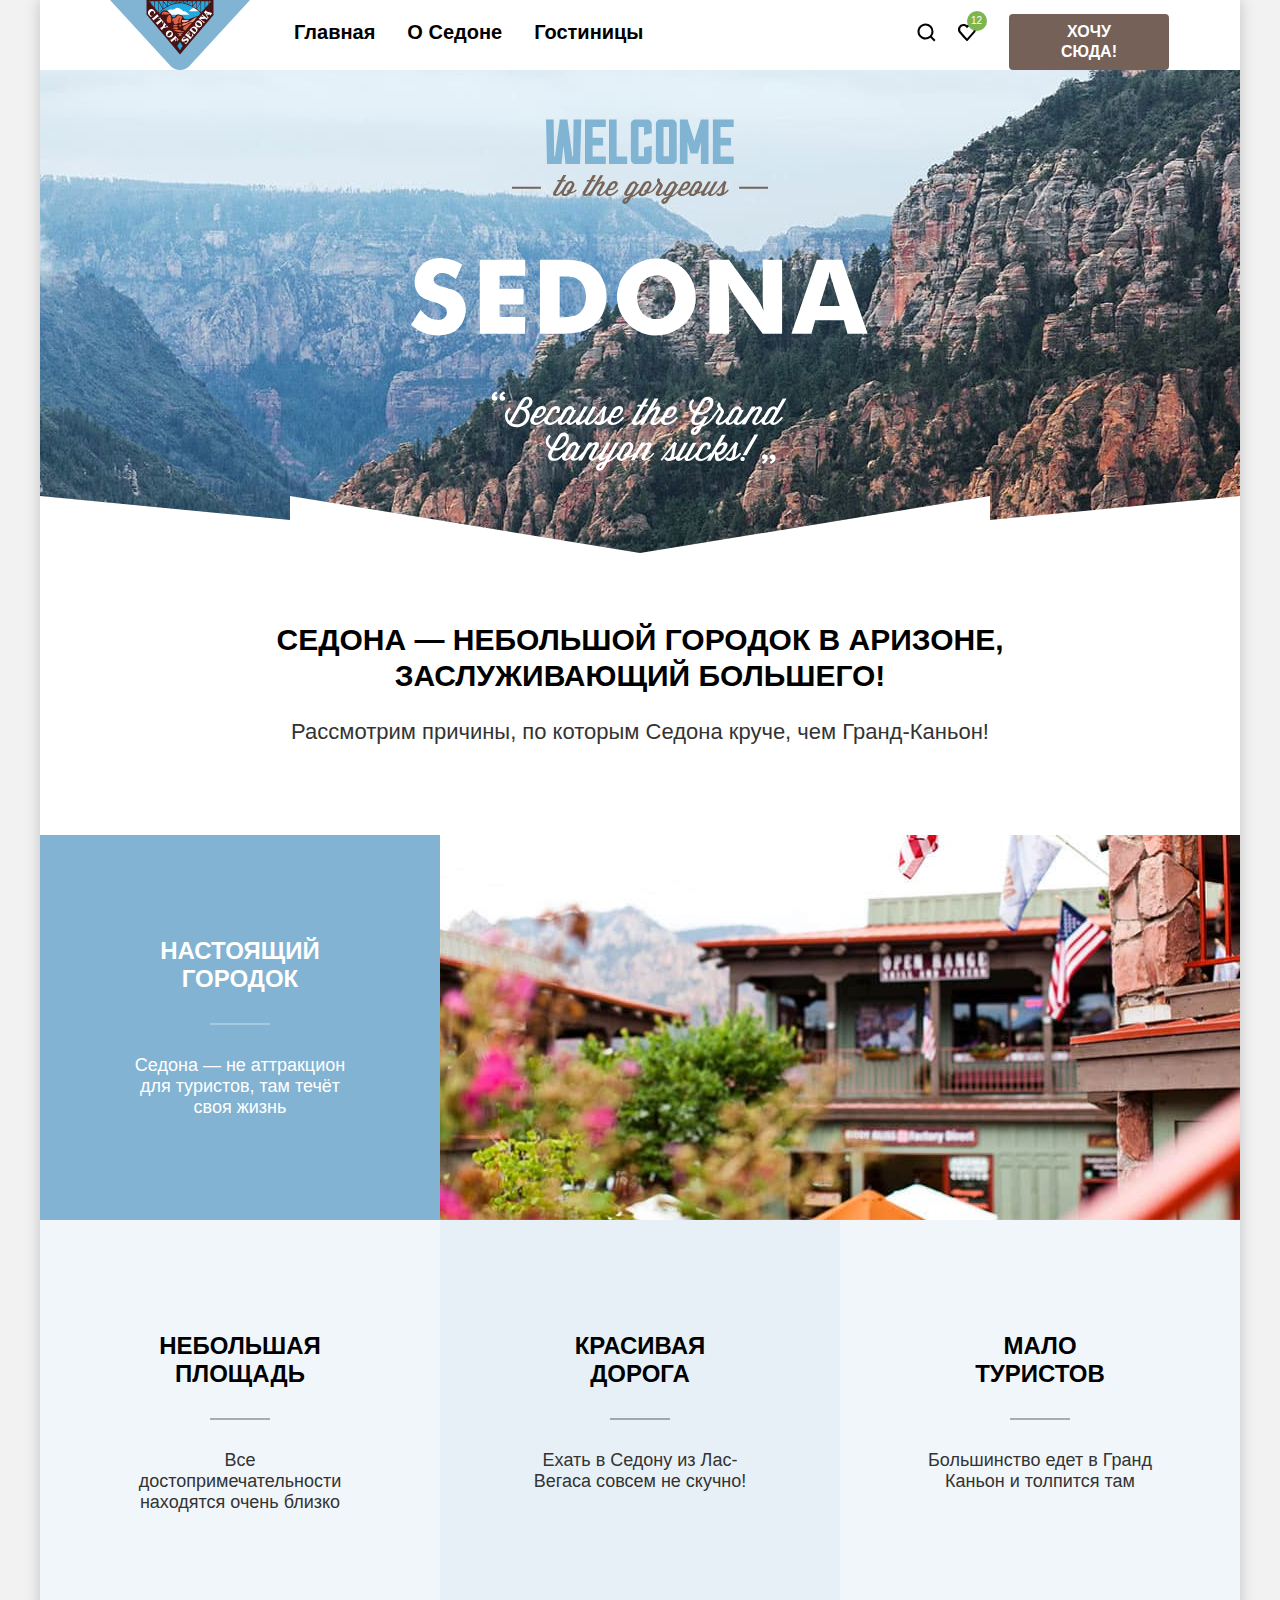
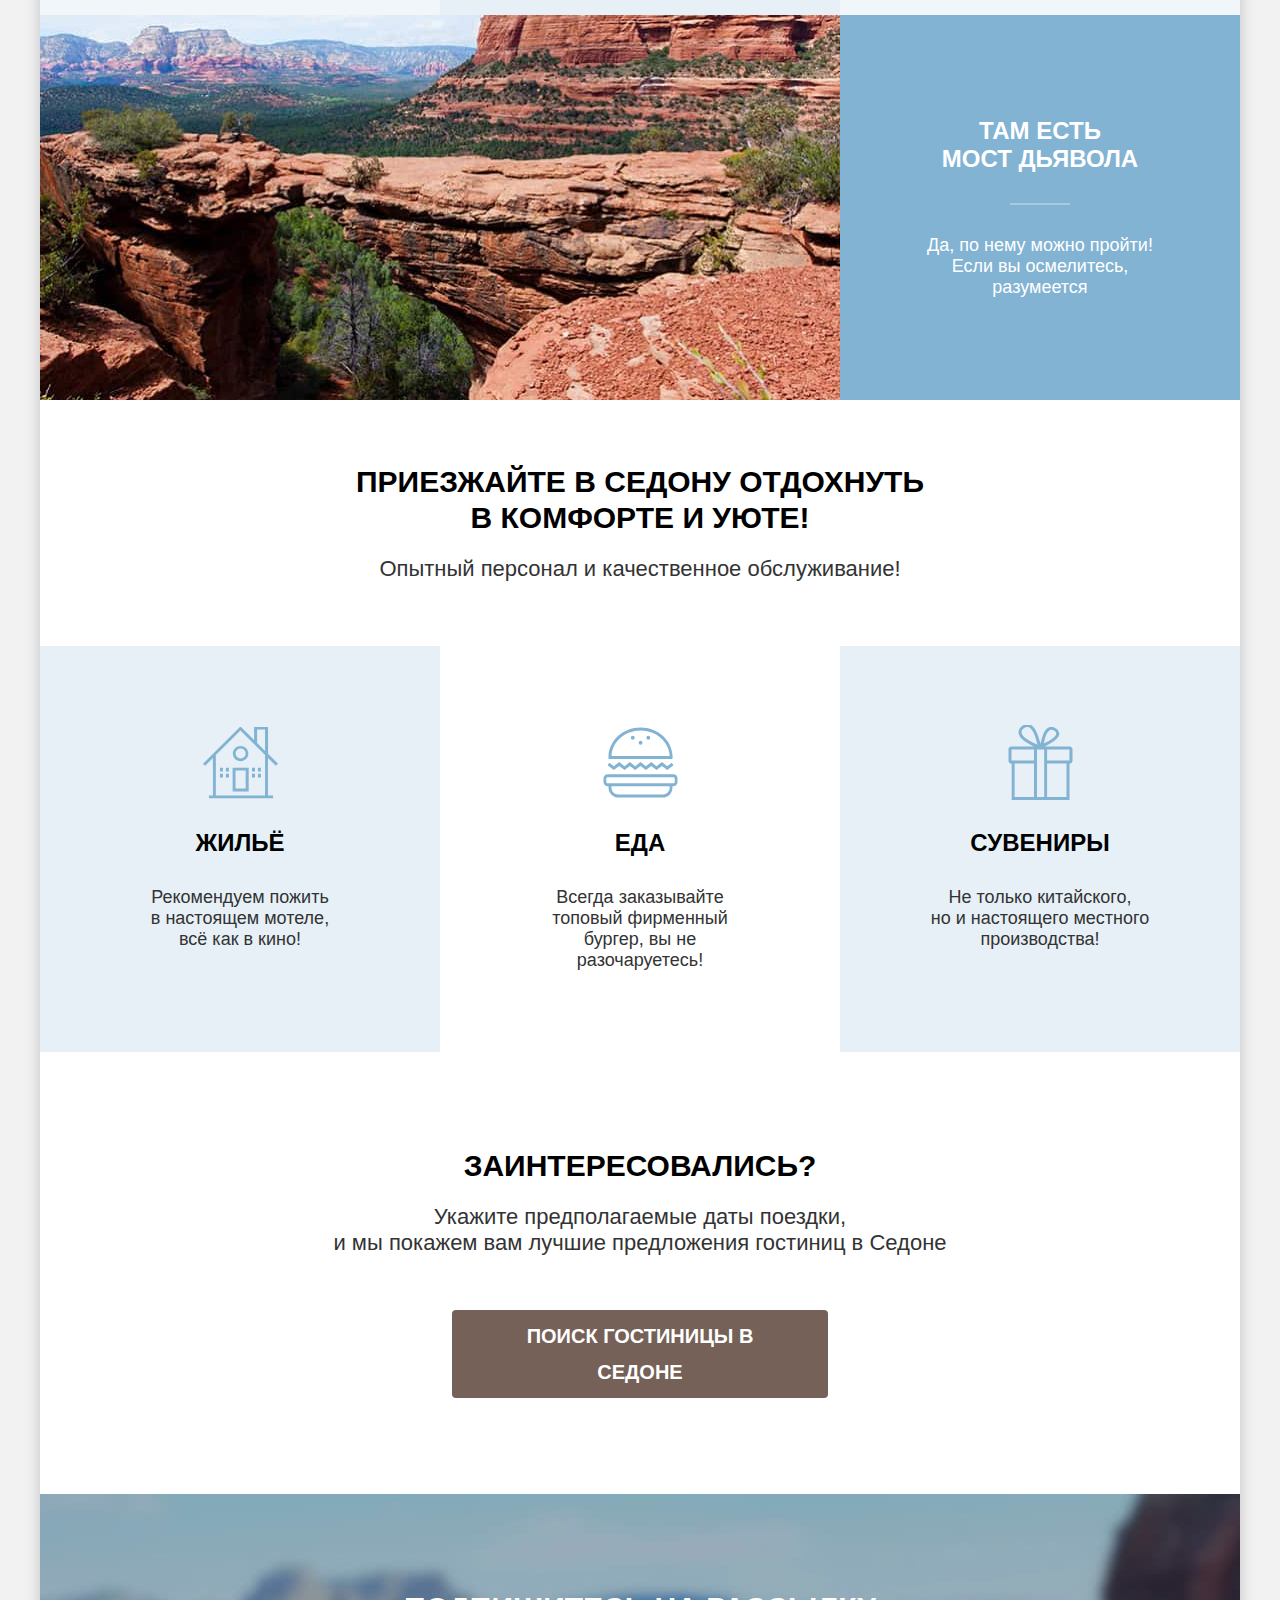
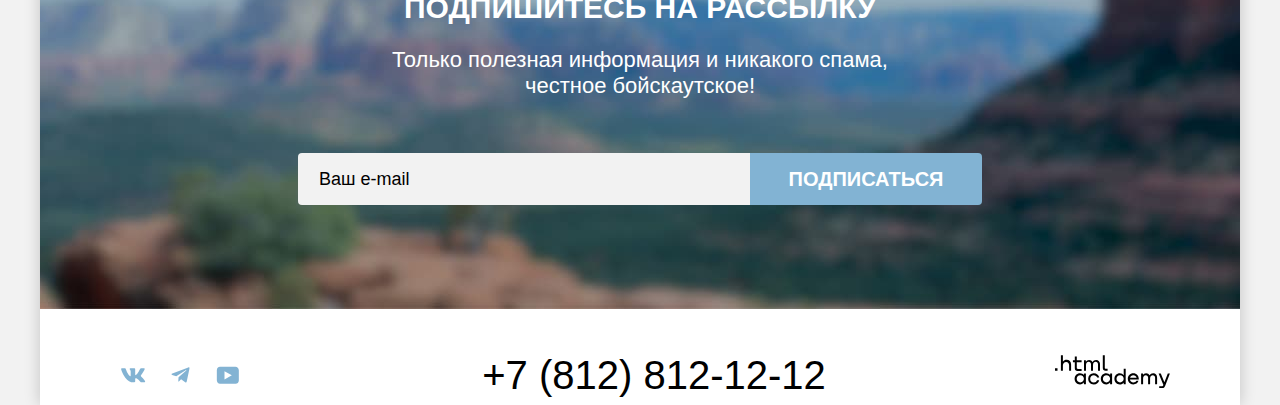
==== commit cc1437db: "Merge pull request #3 from Ruza777/master" ====
--- a/index.html
+++ b/index.html
@@ -6,6 +6,7 @@
     <title>Седона. Городок в Аризоне.</title>
     <link rel="stylesheet" href="styles/styles.css">
     <link rel="icon" href="favicon.ico">
+    <link rel="icon" type="image/png" href="images/favicon.png">
   </head>
 
   <body class="body-index">
@@ -57,7 +58,7 @@
       </section>
       <section class="advantages" data-test="advantages">
         <div class="advantages-invite">
-          <h2 class="advantages-title title">Седона — небольшой городок в Аризоне,<br>
+          <h2 class="advantages-title title">Седона — небольшой городок в Аризоне,
             заслуживающий большего!</h2>
           <p class="basic-text">Рассмотрим причины, по которым Седона круче, чем Гранд-Каньон!</p>
         </div>
@@ -95,27 +96,24 @@
           </li>
         </ul>
       </section>
-      <section class="services">
+      <section class="services" data-test="service">
         <div class="services-invite">
           <h2 class="services-title title">Приезжайте в Седону отдохнуть <br> в комфорте и уюте!</h2>
           <p class="text services-text">Опытный персонал и качественное обслуживание!</p>
         </div>
         <ul class="services-list">
           <li class="services-item light ">
-            <div class="advantages-subtitle-icon house"></div>
-            <h3 class="services-subtitle subtitle">Жильё</h3>
+            <h3 class="services-subtitle subtitle house">Жильё</h3>
             <p class="services-text describing-text">Рекомендуем пожить<br> в настоящем мотеле,<br>
               всё как в кино!</p>
           </li>
           <li class="services-item lightest">
-            <div class="advantages-subtitle-icon eat"></div>
-            <h3 class="services-subtitle subtitle">Еда</h3>
+            <h3 class="services-subtitle subtitle eat">Еда</h3>
             <p class="services-text describing-text">Всегда заказывайте<br>
               топовый фирменный бургер, вы не разочаруетесь!</p>
           </li>
           <li class="services-item  light ">
-            <div class="advantages-subtitle-icon souvenir"></div>
-            <h3 class="services-subtitle subtitle">Сувениры</h3>
+            <h3 class="services-subtitle subtitle souvenir">Сувениры</h3>
             <p class="services-text describing-text">Не только китайского,<br> но и настоящего местного производства!
             </p>
           </li>
@@ -126,7 +124,7 @@
         <p class="basic-text">Укажите предполагаемые даты поездки,<br>и мы покажем вам лучшие предложения гостиниц в
           Седоне
         </p>
-        <a class="button main-search-hotels" href="#">Поиск гостиницы в Седоне</a>
+        <button class="button main-search-hotels" type="button">Поиск гостиницы в Седоне</button>
       </section>
       <section class="newsletter index-newsletter" data-test="subscribe">
         <h2 class="newsletter-title title">Подпишитесь на рассылку</h2>
@@ -164,7 +162,7 @@
         <h2 class="visually-hidden">Телефон для связи</h2>
         <a class="footer-contacts-phone link" href="tel:+78128121212">+7 (812) 812-12-12</a>
       </section>
-      <section class="about-text">
+      <section class="about-text copyright">
         <h2 class="visually-hidden">Разработчик сайта</h2>
         <a class="footer-link" href="https://htmlacademy.ru/intensive/htmlcss">
           <svg viewBox="0 0 115 33" fill="none" width="115" height="33" xmlns="http://www.w3.org/2000/svg">
@@ -175,8 +173,8 @@
         </a>
       </section>
     </footer>
-    <div class="modal-container">
-      <div class="modal modal-auth">
+    <div class="modal-container visually-hidden">
+      <div class="modal">
         <button class="modal-close-button" type="button">
           <span class="visually-hidden">Закрыть</span>
           <svg class="modal-icon-close" viewBox="0 0 14 14" fill="none" xmlns="http://www.w3.org/2000/svg" width="14"
@@ -192,14 +190,14 @@
               <label class="form-label reservation-start-label" for="reservation-start">
                 Дата Заезда:</label>
               <input class="field" type="text" id="reservation-start" name="reservation-start" value="27 апреля 2020"
-                placeholder="Укажите дату">
+                placeholder="Укажите дату" required>
             </div>
             <p>Мы не можем отправить вас в прошлое.</p>
             <div class="field-group reservation-form-end">
               <label class="form-label reservation-end-label" for="reservation-end">
                 Дата Выезда:</label>
               <input class="field reservation-end" type="text" id="reservation-end" name="reservation-end"
-                value="1 сентября 2023" placeholder="Укажите дату">
+                value="1 сентября 2023" placeholder="Укажите дату" required>
             </div>
             <p>На эти даты есть свободные номера. Пока есть.</p>
             <div class="field-group reservation-form-adults">
@@ -208,6 +206,7 @@
               </label>
               <div class="wrap-quantity-input">
                 <button class="button-minus button" type="button">
+                  <span class="visually-hidden">Уменьшить количество</span>
                   <svg width="21" height="20" fill="none" xmlns="http://www.w3.org/2000/svg">
                     <path d="M3.393 9v2h14V9h-14Z" fill="#000" />
                   </svg>
@@ -215,6 +214,7 @@
                 <input class="field" type="number" id="reservation-adults" name="reservation-adults" value="2" min="0"
                   max="10" required>
                 <button class="button-plus button" type="button">
+                  <span class="visually-hidden">Увеличить количество</span>
                   <svg width="20" height="20" fill="none" xmlns="http://www.w3.org/2000/svg">
                     <path d="M17 9h-6V3H9v6H3v2h6v6h2v-6h6V9Z" fill="#000" />
                   </svg>
@@ -227,6 +227,7 @@
               </label>
               <span class="tooltip">
                 <button class="tooltip-toggle" type="button">
+                  <span class="visually-hidden">Информация о заезде с детьми</span>
                   <svg class="tooltip-icon" viewBox="0 0 26 26" fill="none" xmlns="http://www.w3.org/2000/svg">
                     <circle cx="13" cy="13" r="13" fill="#83B3D3" />
                     <path fill-rule="evenodd" clip-rule="evenodd" d="M12 7h2v2h-2V7Zm2 12h-2v-9h2v9Z" fill="#fff" />
@@ -238,6 +239,7 @@
               </span>
               <div class="wrap-quantity-input">
                 <button class="button-minus button" type="button">
+                  <span class="visually-hidden">Уменьшить количество</span>
                   <svg width="21" height="20" fill="none" xmlns="http://www.w3.org/2000/svg">
                     <path d="M3.393 9v2h14V9h-14Z" fill="#000" />
                   </svg>
@@ -245,6 +247,7 @@
                 <input class="field" type="number" id="reservation-children" name="reservation-children" value="2"
                   min="0" max="10" required>
                 <button class="button-plus button" type="button">
+                  <span class="visually-hidden">Увеличить количество</span>
                   <svg width="20" height="20" fill="none" xmlns="http://www.w3.org/2000/svg">
                     <path d="M17 9h-6V3H9v6H3v2h6v6h2v-6h6V9Z" fill="#000" />
                   </svg>
--- a/styles/styles.css
+++ b/styles/styles.css
@@ -43,7 +43,7 @@
   display: flex;
   flex-direction: column;
   min-height: 100%;
-  box-shadow: 0 0 15px 0 #00000033;
+  box-shadow: 0 0 15px 0 rgba(0, 0, 0, 0.2);
 }
 
 .main {
@@ -61,19 +61,6 @@
   font-weight: 700;
   font-size: 20px;
   line-height: 24px;
-}
-
-
-:focus {
-  outline: none;
-}
-
-
-a:focus,
-button:focus,
-input:focus,
-textarea:focus {
-  outline: 3px solid #82b3d3;
 }
 
 .main-background {
@@ -83,7 +70,7 @@
   background-size: 100% auto, cover;
   background-position: center bottom, center;
   background-repeat: no-repeat;
-  padding-top: 51px;
+  padding-top: 49px;
   padding-bottom: 82px;
 }
 
@@ -163,29 +150,46 @@
   margin-bottom: 30px;
 }
 
-.advantages-subtitle-icon {
+.services-subtitle {
+  position: relative;
+  padding-top: 102px;
+}
+
+.services-subtitle::before {
+  position: absolute;
+  content: "";
+  top: 27%;
+  left: 50%;
+  transform: translate(-50%, -50%);
   width: 75px;
   height: 75px;
-  margin-bottom: 27px;
-}
-
-.house {
+}
+
+.services-subtitle.house::before {
   background-image: url("../images/icons/house.svg");
-  fill: #83b3d3;
   background-repeat: no-repeat;
   background-position: center;
 }
 
-.eat {
+.services-subtitle.eat::before {
   background-image: url("../images/icons/burger.svg");
   background-repeat: no-repeat;
   background-position: center;
 }
 
-.souvenir {
+.services-subtitle.souvenir::before {
   background-image: url("../images/icons/souvenir.svg");
   background-repeat: no-repeat;
   background-position: center;
+}
+
+
+.footer-social {
+  display: flex;
+  justify-content: flex-start;
+  flex-wrap: wrap;
+  min-width: 144px;
+  padding-left: 70px;
 }
 
 .footer-social-item {
@@ -224,6 +228,19 @@
   font-weight: 400;
   line-height: 40px;
   color: #000000;
+  text-align: center;
+  display: inline-block;
+  margin-left: 28px;
+}
+
+.copyright {
+  display: flex;
+  flex-wrap: wrap;
+  justify-content: flex-end;
+  align-items: center;
+  min-width: 150px;
+  gap: 32px;
+  padding-right: 70px;
 }
 
 .inner-header-title {
@@ -235,17 +252,17 @@
 }
 
 .inner-header-catalog-hotels-background {
-  background-color: #83b3d3;
+  background-color: #3f5e72;
   background-image: url("../images/backgrounds/hotels-filter.jpg");
-   color: #ffffff;
+  color: #ffffff;
   background-size: cover;
   background-repeat: no-repeat;
-  min-height: 412px;
+  min-height: 408px;
   display: flex;
   flex-direction: column;
   justify-content: space-around;
   align-items: start;
-  padding: 35px 70px 40px 70px;
+  padding: 32px 70px 42px 70px;
 }
 
 .breadcrumbs {
@@ -268,6 +285,7 @@
   line-height: 21px;
   text-align: left;
   padding-left: 14px;
+  color: #ffffff;
 }
 
 .breadcrumbs-home {
@@ -281,12 +299,22 @@
   top: 10px;
 }
 
-.breadcrumbs-home:hover {
-  opacity: 0.5;
+
+.breadcrumbs-link:hover {
+  opacity: 0.6;
+}
+
+.breadcrumbs-link:focus {
+  color: #ffffff;
 }
 
 .breadcrumbs-link:active {
-  opacity: 0.5;
+  opacity: 0.3;
+}
+
+.breadcrumbs-link.current-page {
+  color: #ffffff;
+  pointer-events: none;
 }
 
 .breadcrumbs-item::after {
@@ -306,6 +334,7 @@
 }
 
 .catalog-filter-item:hover + .control-input:not(:disabled) {
+  background-color: #5d8dac;
   opacity: 0.3;
 }
 
@@ -431,12 +460,13 @@
 .dots {
   color: #000000;
   background-color: #f2f2f2;
+  pointer-events: none;
 }
 
 .button {
   display: inline-block;
   width: 160px;
-  height: 36px;
+  min-height: 36px;
   color: #ffffff;
   font-family: "PT Sans", sans-serif;
   font-size: 16px;
@@ -460,11 +490,10 @@
   line-height: 36px;
   margin-bottom: 0;
   margin-top: 54px;
-  height: 52px;
+  min-height: 52px;
   width: 376px;
-  padding: 0 50px;
-}
-
+  padding: 8px 50px;
+}
 
 .hotel-card-about-button {
   background-color: #756157;
@@ -520,24 +549,24 @@
 
 .navigation {
   display: grid;
-  grid-template-columns: 210px 460px 1fr 230px;
-  gap: 30px;
-  width: 1200px;
+  grid-template-columns: 168px 481px 250px 1fr;
+  width: 1060px;
   margin: 0 auto;
+  align-items: start;
+  padding: 0;
+  position: relative;
+  grid-template-rows: minmax(64px, auto);
+  grid-auto-flow: row;
+}
+
+.navigation-list {
+  display: flex;
+  flex-wrap: wrap;
+  justify-content: flex-start;
+  list-style: none;
+  margin: 0;
+  padding: 0;
   align-items: center;
-  padding: 0;
-  position: relative;
-  grid-template-rows: 64px;
-}
-
-.navigation-list {
-  display: flex;
-  flex-wrap: wrap;
-  justify-content: start;
-  list-style: none;
-  margin: 0;
-  padding: 0;
-  align-self: self-start;
 }
 
 .navigation-user {
@@ -550,85 +579,57 @@
   padding: 0;
   min-height: inherit;
   flex-direction: row;
-  align-self: self-start;
-  position: relative;
 }
 
 .logo {
-  margin-bottom: 23px;
-  position: absolute;
-  z-index: 10;
-  /*! top: 1px; */
-  left: 70px;
+  /*! margin-bottom: 21px; */
+  position: absolute;
+  z-index: 100;
+  /*! top: 0px; */
 }
 
 .link-logo {
   align-self: start;
-}
-
-.navigation-item {
+  grid-area: 1/1/1/2;
+}
+
+.navigation-item .navigation-link {
   display: inline-block;
-  min-height: 64px;
-  align-content: center;
-}
-
-.navigation-link-search.navigation-link {
-  margin-left: 0;
-  margin-right: 9px;
-  position: absolute;
-  top: 0;
-  right: 37px;
-}
-
+}
+
+.navigation-link-search.navigation-link,
 .navigation-link-liked {
+  padding: inherit;
+}
+
+.navigation-link-search {
+  margin-top: 3px;
+}
+
+.navigation-user .navigation-item {
+  flex-basis: 37px;
+  padding: 10px 6px 10px 5px;
+}
+
+.navigation-link-liked.navigation-link {
   position: relative;
-  right: -12px;
-}
-
-.navigation-link-search > svg {
-  margin-top: 3px;
+}
+
+.navigation-user li:last-child {
+  margin-right: 21px;
 }
 
 .navigation > .navigation-button {
-  position: absolute;
-  right: 70px;
-  padding-bottom: 12px;
-  padding-top: 14px;
-}
-
-.navigation-item-last {
-  grid-area: 1/4/2/5;
-  width: 148px;
-}
-
-.navigation-list > .navigation-item:first-child {
-  order: -200;
-}
-
-.navigation-list > .navigation-item:nth-child(2) {
-  order: -150;
-}
-
-.navigation-list > .navigation-item:nth-child(3) {
-  order: -100;
-}
-
-.navigation-user > *:last-child {
-  order: -100;
-}
-
-.navigation-user > *:nth-last-child(2) {
-  order: -150;
-}
-
-.navigation-user > *.navigation-item {
-  order: -160;
-}
-
+  grid-row: 1;
+  grid-column: 4;
+  align-self: start;
+  margin: 14px auto auto 0;
+  padding: 8px 30px;
+}
 
 .navigation-link-liked::before {
   position: absolute;
-  bottom: 32px;
+  bottom: 25px;
   left: 47%;
   width: 20px;
   height: 20px;
@@ -644,41 +645,64 @@
   align-items: center;
 }
 
-.navigation-link {
-  padding: 20px 0;
+.navigation-list .navigation-item {
+  padding: 20px 0 18px 0;
+  display: inline-block;
+  border-bottom: 3px solid transparent;
   margin: 0 16px;
-  min-height: 20px;
-  display: inline-block;
-  border-bottom: 2px solid transparent;
-  padding-bottom: 18px;
 }
 
 img.logo:hover,
 img.logo:focus {
+  outline: none;
+  border: none;
+  -moz-outline-style: none;
   opacity: 0.7;
   transition: opacity 0.3s;
 }
 
 img.logo:active {
+  outline: none;
+  border: none;
+  -moz-outline-style: none;
   opacity: 0.5;
   transition: opacity 0.3s;
 }
 
+img.logo::-moz-focus-inner {
+  border: 0;
+}
+
+img.logo {
+  text-decoration: none;
+  /* Убирает подчеркивание */
+  outline: none;
+  /* Убирает обводку */
+  border: none;
+  /* Убирает границу */
+  pointer-events: auto;
+  /* Делает элемент активным для взаимодействия */
+}
+
 .navigation-link:not(.button):focus,
-.navigation-link:not(.button):hover {
-  outline: none;
+.navigation-link:not(.button):hover,
+.navigation-link:not(.navigation-link):hover,
+.navigation-link:not(.navigation-link):focus {
   color: #756157;
 }
 
-.navigation-link-search:focus path,
-.navigation-icon:hover path,
-.navigation-link-liked:focus path,
-.navigation-link-liked:hover path {
+.navigation-icon:focus path,
+.navigation-icon:hover path {
   fill: #756157;
 }
 
+.navigation-list .navigation-item:focus,
+.navigation-list .navigation-item:hover {
+  border-bottom-color: #756157;
+}
+
 .navigation-link:not(.button):active {
-  border-bottom-color: #756257;
+  border-bottom: #756257;
 }
 
 .body-inner .navigation-link-index {
@@ -693,40 +717,9 @@
   cursor: default;
 }
 
-.navigation-link-index {
-  border-bottom-color: #756257;
-  pointer-events: none;
-  cursor: default;
-}
-
 .navigation-button {
   background-color: #756157;
   margin-right: 0;
-}
-
-.button:hover,
-.pagination-link:hover {
-  opacity: 0.7;
-  transition: opacity 0.3s;
-}
-
-.button:focus,
-.pagination-link:focus {
-  opacity: 0.7;
-  transition: opacity 0.3s;
-}
-
-.button:active,
-.pagination-link:active {
-  opacity: 0.5;
-  transition: opacity 0.3s;
-}
-
-.button:disabled,
-.pagination-link:disabled {
-  background-color: #e5e5e5;
-  pointer-events: none;
-  cursor: default;
 }
 
 link.disabled {
@@ -854,7 +847,7 @@
 .services-item {
   display: flex;
   flex-direction: column;
-  justify-content: center;
+  justify-content: start;
   align-items: center;
   width: 400px;
   min-height: 385px;
@@ -897,7 +890,7 @@
 }
 
 .index-newsletter {
-  background-color: #82b3d3;
+  background-color: #3f5e72;
   background-image: url("../images/backgrounds/for-newsletter.jpg");
   background-size: cover;
   background-repeat: no-repeat;
@@ -912,13 +905,14 @@
 }
 
 .page-footer {
+  display: grid;
+  grid-template-columns: 382px 436px 382px;
   width: 1200px;
-  padding: 45px 70px 35px;
-  margin: 0 auto;
-  display: flex;
+  align-items: start;
+  grid-template-rows: minmax(50px, auto);
+  grid-auto-flow: row;
+  padding-top: 46px;
   justify-content: space-between;
-  align-items: center;
-  flex-wrap: wrap;
 }
 
 .footer-social-list {
@@ -929,7 +923,7 @@
   min-height: 40px;
   padding: 0;
   margin: 0;
-  max-width: 240px;
+  max-width: 145px;
   flex-wrap: wrap;
 }
 
@@ -949,6 +943,13 @@
   transition: opacity 0.3s;
 }
 
+.footer-contacts {
+  display: flex;
+  flex-wrap: wrap;
+  justify-content: center;
+}
+
+
 .catalog-hotels {
   width: 1060px;
   min-height: 160px;
@@ -967,21 +968,28 @@
 }
 
 .filtration-result-header {
+  display: grid;
+  grid-template-columns: 538px 292px 230px;
   width: 1060px;
-  height: 49px;
-  display: flex;
-  justify-content: space-between;
   margin: 0 auto;
-  align-items: center;
+  align-items: start;
+  padding: 0;
+  grid-template-rows: minmax(49px, auto);
+  grid-auto-flow: row;
 }
 
 .hotels-list-view {
   display: flex;
   list-style: none;
   padding: 0;
-  justify-content: space-between;
+  justify-content: flex-end;
   min-width: 160px;
   flex-wrap: wrap;
+  gap: 8px;
+  align-items: start;
+  flex-direction: row;
+  min-height: 49px;
+  margin: 0;
 }
 
 
@@ -990,12 +998,13 @@
   display: flex;
   flex-direction: column;
   justify-content: space-between;
-  padding: 50px 70px 60px;
+  padding: 48px 70px 60px;
 }
 
 .filtration-result-title {
   margin: 0;
   padding: 0;
+  padding-top: 6px;
 }
 
 .card-grid-toggle {
@@ -1003,7 +1012,7 @@
   align-items: center;
   justify-content: center;
   width: 48px;
-  height: 48px;
+  height: 49px;
   border: solid #e5e5e5 2px;
   border-radius: 4px;
 }
@@ -1016,10 +1025,10 @@
   padding: 20px;
   display: grid;
   grid-template-columns: repeat(2, 140px);
-  grid-template-rows: 212px 28px 21px 36px 37px;
   gap: 16px 20px;
   border: solid #e6e6e6 1px;
   border-radius: 4px;
+  grid-template-rows: 211px minmax(28px, auto) 21px 36px 37px;
 }
 
 .hotel-card .card,
@@ -1090,7 +1099,6 @@
   min-height: 157px;
 }
 
-/* Control */
 .control {
   position: relative;
   display: block;
@@ -1158,6 +1166,10 @@
 .min-price,
 .max-price {
   position: relative;
+}
+
+::placeholder {
+  color: #000000;
 }
 
 .min-price input,
@@ -1173,7 +1185,6 @@
   color: #000000;
   text-align: left;
   padding-right: 40px;
-  padding-left: 18px;
   letter-spacing: -0.7px;
   font-family: "PT Sans", sans-serif;
 }
@@ -1222,9 +1233,11 @@
   border-bottom-left-radius: 4px;
   border: none;
   margin-right: 2px;
+  padding-left: 20px;
 }
 
 .max-price input {
+  padding-left: 21px;
   border-top-right-radius: 4px;
   border-bottom-right-radius: 4px;
   border: none;
@@ -1259,16 +1272,19 @@
 
 .range-toggle:hover {
   background-color: #ffffff;
+  box-shadow: 0 4px 10px 0 rgba(0, 0, 0, 0.25);
 }
 
 .range-toggle:focus {
   outline: none;
   outline: 3px solid #83b3d3;
+  box-shadow: 0 7px 15px 0 rgba(0, 0, 0, 0.4);
 }
 
 .range-toggle:active {
   outline: none;
   outline: 2px solid #83b3d3;
+  box-shadow: 0 7px 15px 0 rgba(0, 0, 0, 0.4);
 }
 
 .toggle-min {
@@ -1292,10 +1308,10 @@
 
 .select-sorting {
   width: 100%;
-  padding: 8px 14px;
+  padding: 9px 14px;
   padding-right: 48px;
-  font-size: 17px;
-  line-height: 28px;
+  font-size: 18px;
+  line-height: 21px;
   background-color: #ffffff;
   border: 2px solid #e6e6e6;
   background-image: url("../images/icons/arrow.svg");
@@ -1306,6 +1322,8 @@
   border-radius: 4px;
   cursor: pointer;
   font-family: "PT Sans", sans-serif;
+  font-weight: 400;
+  height: 49px;
 }
 
 .button.apply,
@@ -1333,6 +1351,36 @@
   display: flex;
   justify-content: center;
   align-items: center;
+}
+
+.button:hover,
+.pagination-link:hover {
+  opacity: 0.7;
+  transition: opacity 0.3s;
+}
+
+.button:focus,
+.pagination-link:focus {
+  color: rgba(255, 255, 255, 0.3);
+}
+
+.button:active,
+.pagination-link:active {
+  opacity: 0.5;
+  transition: opacity 0.3s;
+}
+
+.button:disabled,
+.pagination-link:disabled {
+  background-color: #e5e5e5;
+  color: rgba (255, 255, 255, 0.3);
+  pointer-events: none;
+  cursor: default;
+}
+
+.button.rental-price-button-reset:disabled {
+  background-color: transparent;
+  opacity: 0.4;
 }
 
 .modal-container {
@@ -1343,12 +1391,12 @@
   width: 100%;
   height: 100%;
   background-color: rgba(242, 242, 242, 0.8);
-  display: none;
 }
 
 .modal {
   position: relative;
-  margin: 50px auto auto;
+  top: 25%;
+  margin: 0 auto;
   background-color: #ffffff;
   width: 717px;
   height: 576px;
@@ -1437,12 +1485,19 @@
   padding-right: 130px;
 }
 
-input[type="number"] {
+input.min-price,
+input.max-price {
   -moz-appearance: textfield;
 }
 
-input[type="number"]::-webkit-outer-spin-button,
-input[type="number"]::-webkit-inner-spin-button {
+input.max-price::-webkit-outer-spin-button,
+input.max-price::-webkit-inner-spin-button {
+  -webkit-appearance: none;
+  margin: 0;
+}
+
+input.min-price::-webkit-outer-spin-button,
+input.min-price::-webkit-inner-spin-button {
   -webkit-appearance: none;
   margin: 0;
 }
@@ -1653,3 +1708,10 @@
   border: transparent;
   border-color: rgba(131, 179, 211, 0.2);
 }
+
+
+a.navigation-link-index {
+  border-bottom-color: #756257;
+  pointer-events: none;
+  cursor: default;
+}
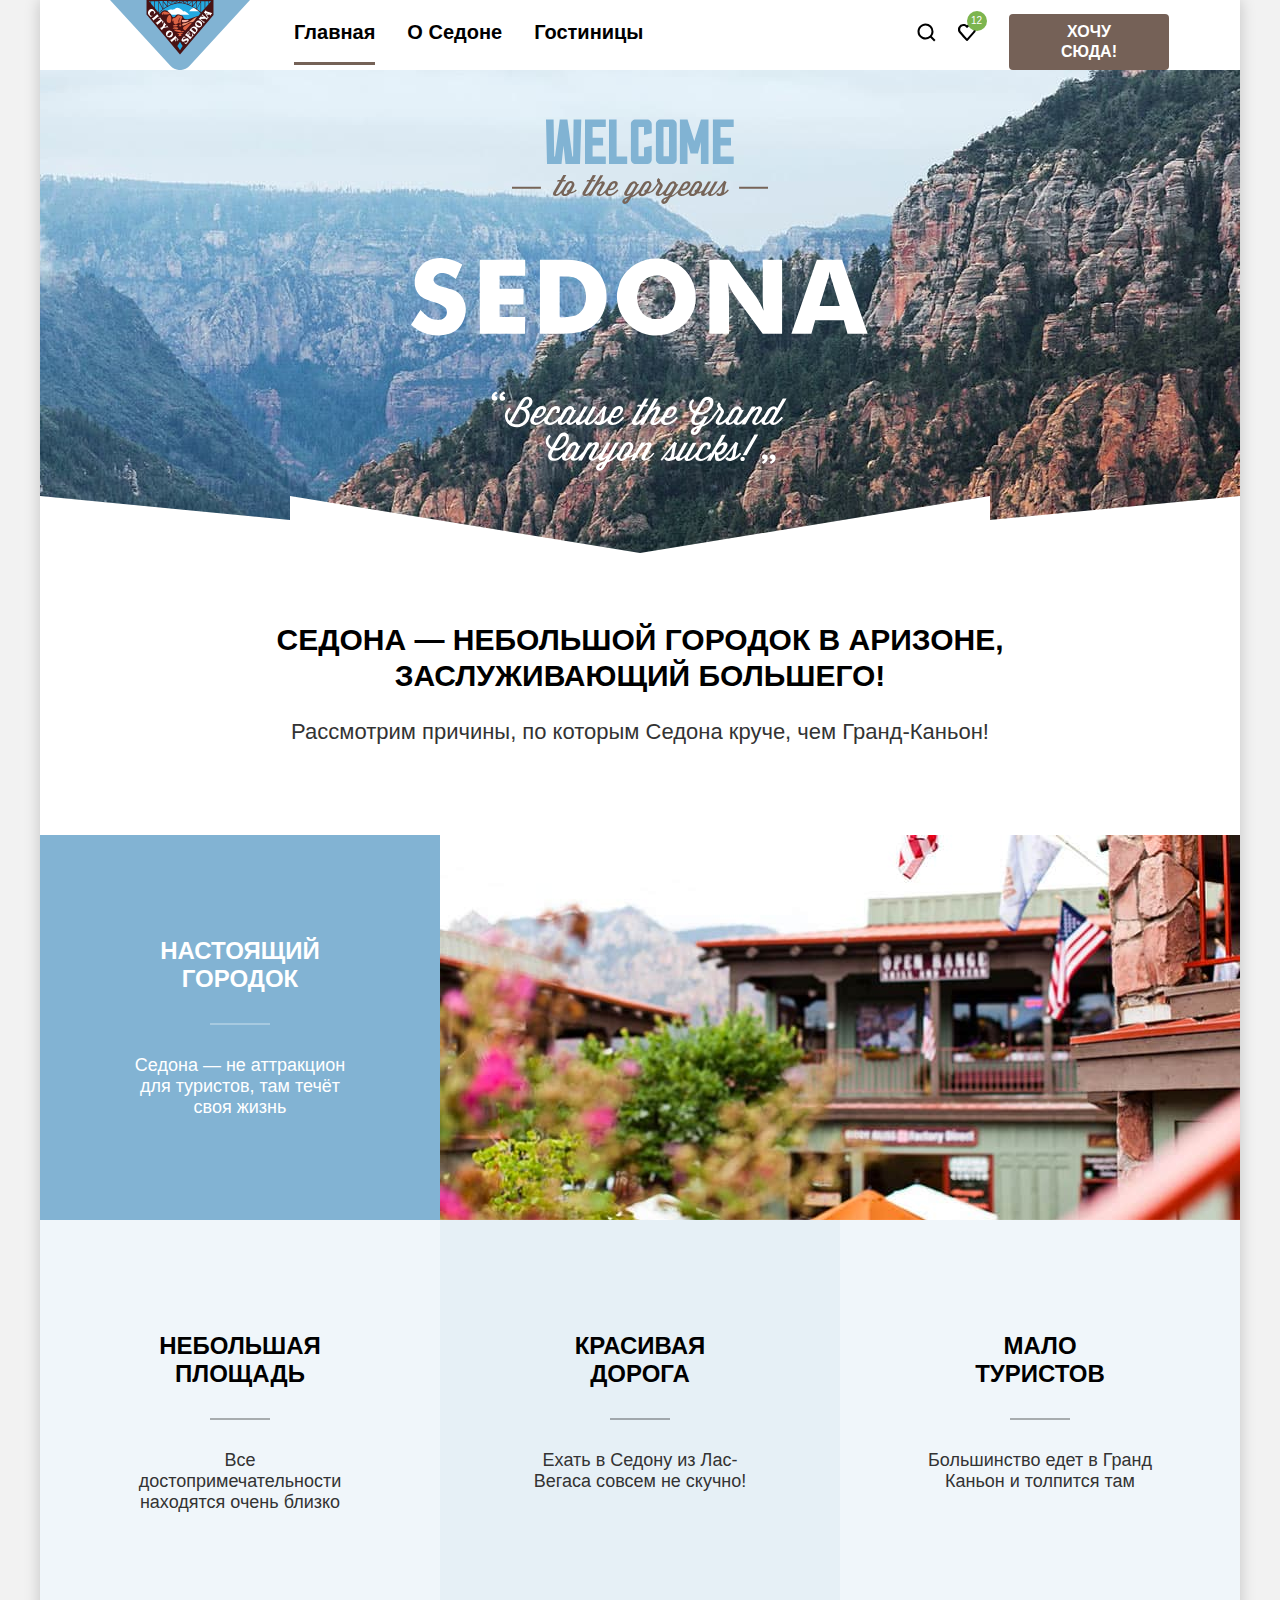
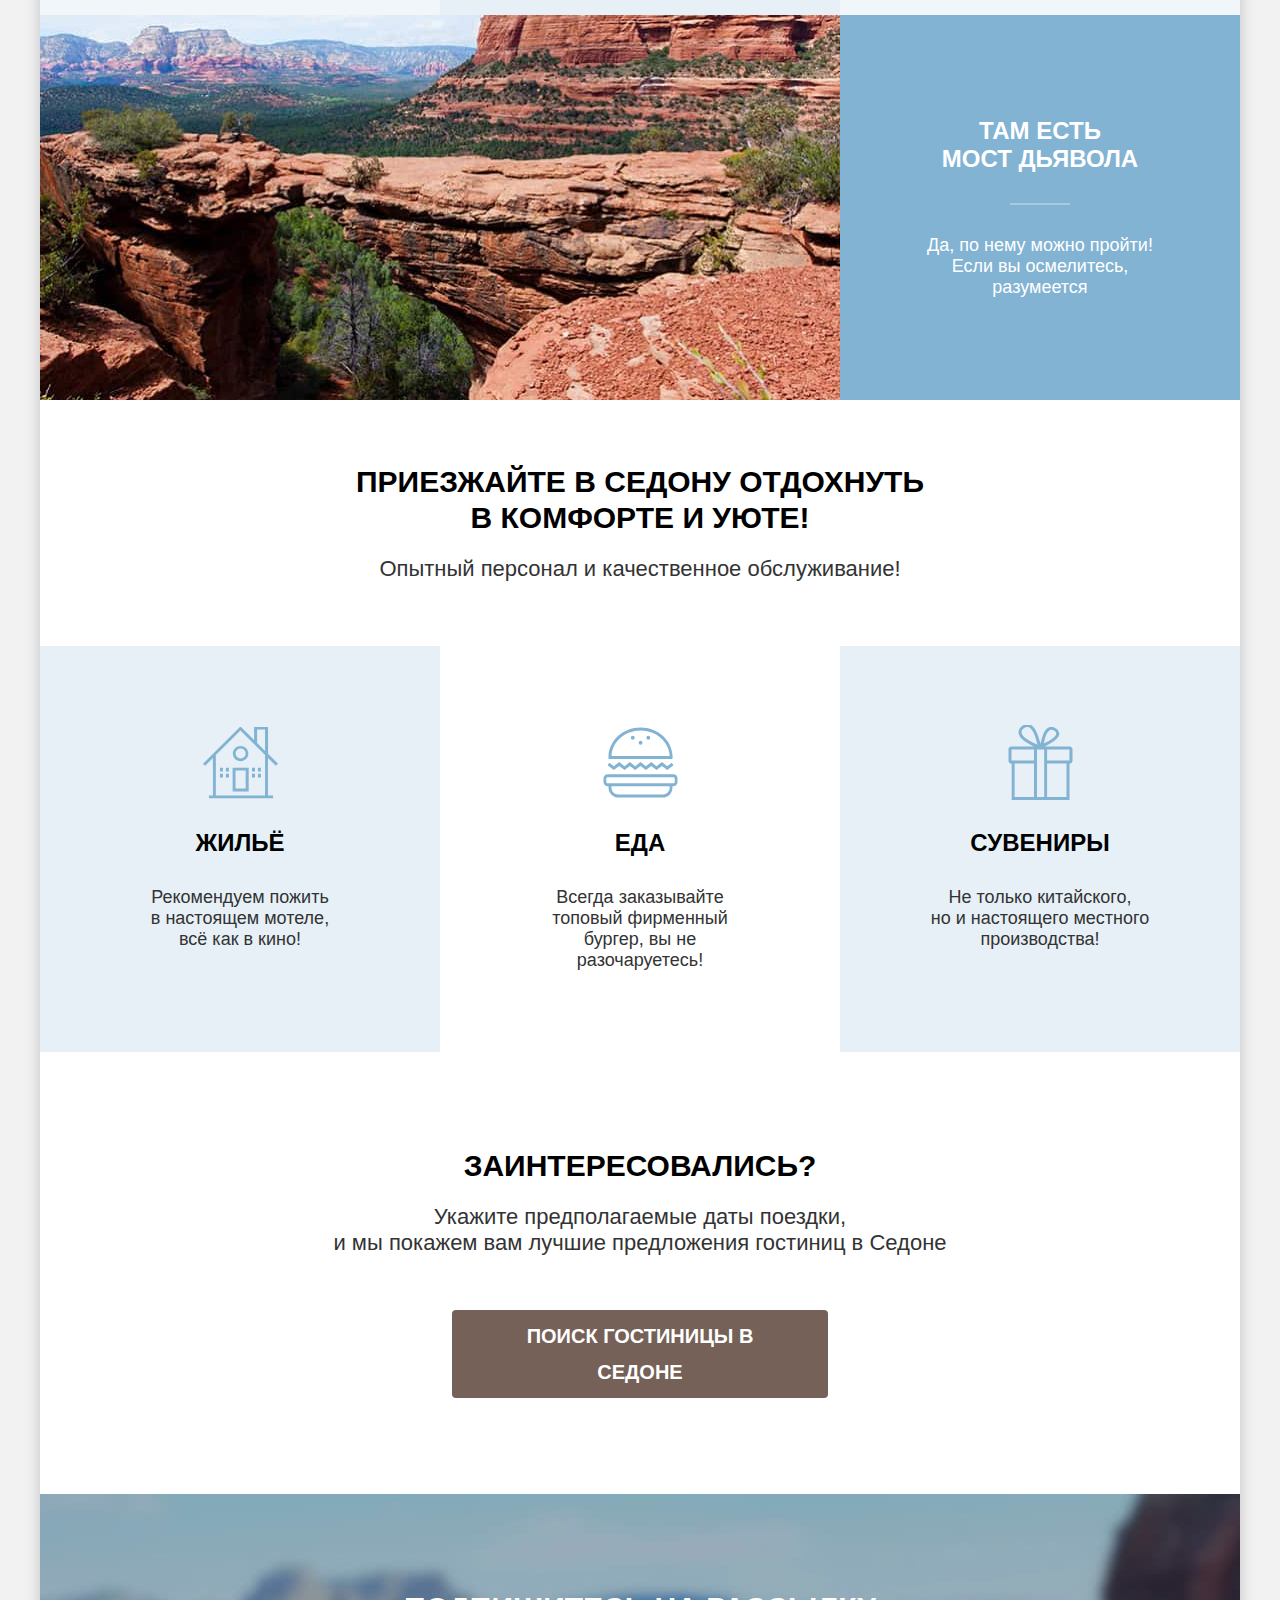
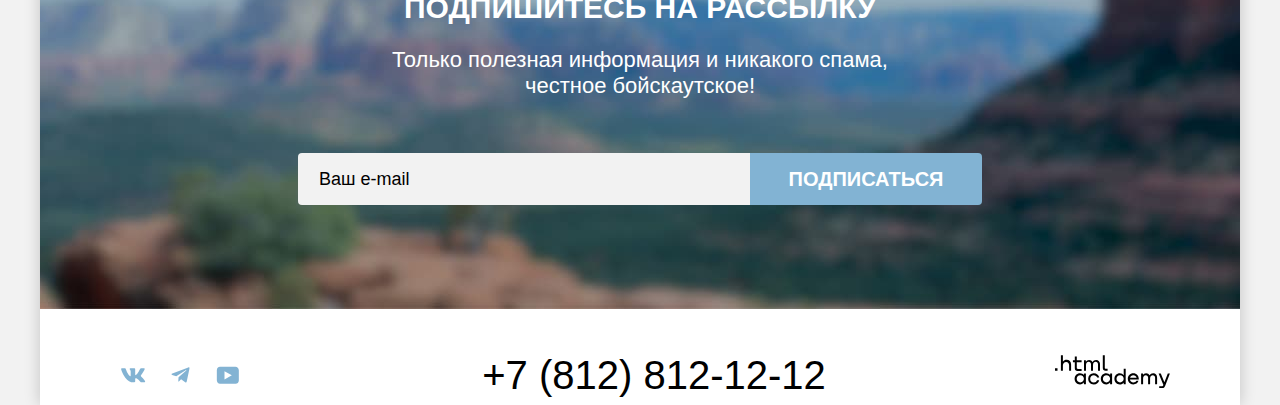
==== commit a39f3d2b: "Доработала некоторые правки  ( ссылку на логотип, тени, input number)" ====
--- a/index.html
+++ b/index.html
@@ -15,7 +15,7 @@
         <a class="link-logo" aria-current="page" href="index.html" autofocus><img class="logo"
             src="images/logo/logo-sedona.svg" width="140" height="70" alt="Логотип города Седона"></a>
         <ul class="navigation-list">
-          <li class="navigation-item">
+          <li class="navigation-item navigation-link-index">
             <a class="navigation-link navigation-link-index link" href="index.html">Главная</a>
           </li>
           <li class="navigation-item">
@@ -173,7 +173,7 @@
         </a>
       </section>
     </footer>
-    <div class="modal-container visually-hidden">
+    <div class="modal-container visually-hidden ">
       <div class="modal">
         <button class="modal-close-button" type="button">
           <span class="visually-hidden">Закрыть</span>
@@ -211,7 +211,7 @@
                     <path d="M3.393 9v2h14V9h-14Z" fill="#000" />
                   </svg>
                 </button>
-                <input class="field" type="number" id="reservation-adults" name="reservation-adults" value="2" min="0"
+                <input class="field quantity-adults" type="number" id="reservation-adults" name="reservation-adults" value="2" min="0"
                   max="10" required>
                 <button class="button-plus button" type="button">
                   <span class="visually-hidden">Увеличить количество</span>
@@ -244,7 +244,7 @@
                     <path d="M3.393 9v2h14V9h-14Z" fill="#000" />
                   </svg>
                 </button>
-                <input class="field" type="number" id="reservation-children" name="reservation-children" value="2"
+                <input class="field quantity-children" type="number" id="reservation-children" name="reservation-children" value="2"
                   min="0" max="10" required>
                 <button class="button-plus button" type="button">
                   <span class="visually-hidden">Увеличить количество</span>
--- a/styles/styles.css
+++ b/styles/styles.css
@@ -582,15 +582,16 @@
 }
 
 .logo {
-  /*! margin-bottom: 21px; */
   position: absolute;
   z-index: 100;
-  /*! top: 0px; */
 }
 
 .link-logo {
   align-self: start;
   grid-area: 1/1/1/2;
+  width: 138px;
+  height: 64px;
+  outline: none;
 }
 
 .navigation-item .navigation-link {
@@ -673,17 +674,6 @@
   border: 0;
 }
 
-img.logo {
-  text-decoration: none;
-  /* Убирает подчеркивание */
-  outline: none;
-  /* Убирает обводку */
-  border: none;
-  /* Убирает границу */
-  pointer-events: auto;
-  /* Делает элемент активным для взаимодействия */
-}
-
 .navigation-link:not(.button):focus,
 .navigation-link:not(.button):hover,
 .navigation-link:not(.navigation-link):hover,
@@ -705,13 +695,8 @@
   border-bottom: #756257;
 }
 
-.body-inner .navigation-link-index {
-  border-bottom-color: transparent;
-  pointer-events: all;
-  cursor: pointer;
-}
-
-.body-inner .navigation-link-hotels {
+.body-inner .navigation-link-hotels,
+.body-index .navigation-link-index {
   border-bottom-color: #756257;
   pointer-events: none;
   cursor: default;
@@ -949,7 +934,6 @@
   justify-content: center;
 }
 
-
 .catalog-hotels {
   width: 1060px;
   min-height: 160px;
@@ -992,7 +976,6 @@
   margin: 0;
 }
 
-
 .filtration-result {
   min-height: 1235px;
   display: flex;
@@ -1016,7 +999,6 @@
   border: solid #e5e5e5 2px;
   border-radius: 4px;
 }
-
 
 .hotel-card {
   min-height: 438px;
@@ -1145,6 +1127,11 @@
   content: "";
 }
 
+.control-input:focus + .control-mark,
+.control-input:hover + .control-mark {
+  filter: brightness(0.8);
+}
+
 .choice-rental-price {
   display: flex;
   flex-direction: column;
@@ -1278,13 +1265,17 @@
 .range-toggle:focus {
   outline: none;
   outline: 3px solid #83b3d3;
-  box-shadow: 0 7px 15px 0 rgba(0, 0, 0, 0.4);
+  box-shadow: 0 7px 15px 5px #00000066;
+
+
 }
 
 .range-toggle:active {
   outline: none;
   outline: 2px solid #83b3d3;
-  box-shadow: 0 7px 15px 0 rgba(0, 0, 0, 0.4);
+  box-shadow: 0 7px 15px 5px #00000066;
+
+
 }
 
 .toggle-min {
@@ -1395,7 +1386,7 @@
 
 .modal {
   position: relative;
-  top: 25%;
+  top: 15%;
   margin: 0 auto;
   background-color: #ffffff;
   width: 717px;
@@ -1418,7 +1409,6 @@
   background-color: #f2f2f2;
   z-index: 200;
 }
-
 
 .field-group {
   min-height: 48px;
@@ -1457,7 +1447,6 @@
   filter: brightness(0.9);
 }
 
-
 .reservation-start-label::after,
 .reservation-end-label::after {
   position: absolute;
@@ -1486,18 +1475,20 @@
 }
 
 input.min-price,
-input.max-price {
+input.max-price,
+input.quantity-adults,
+input.quantity-children {
   -moz-appearance: textfield;
 }
 
 input.max-price::-webkit-outer-spin-button,
-input.max-price::-webkit-inner-spin-button {
-  -webkit-appearance: none;
-  margin: 0;
-}
-
+input.max-price::-webkit-inner-spin-button,
 input.min-price::-webkit-outer-spin-button,
-input.min-price::-webkit-inner-spin-button {
+input.min-price::-webkit-inner-spin-button,
+input.quantity-adults::-webkit-inner-spin-button,
+input.quantity-adults::-webkit-outer-spin-button,
+input.quantity-children::-webkit-inner-spin-button,
+input.quantity-children::-webkit-outer-spin-button, {
   -webkit-appearance: none;
   margin: 0;
 }
@@ -1511,13 +1502,11 @@
 }
 
 .reservation-form-children input {
-
   width: 110px;
   padding: 0 10px;
   text-align: center;
   border-radius: 4px;
 }
-
 
 .reservation-form {
   width: 577px;
@@ -1569,7 +1558,6 @@
 .reservation-form-children + div {
   grid-area: 6/ 1/ 7/ 6;
 }
-
 
 .reservation-submit {
   grid-area: 7 / 1 / 8 / 6;
@@ -1708,10 +1696,3 @@
   border: transparent;
   border-color: rgba(131, 179, 211, 0.2);
 }
-
-
-a.navigation-link-index {
-  border-bottom-color: #756257;
-  pointer-events: none;
-  cursor: default;
-}
